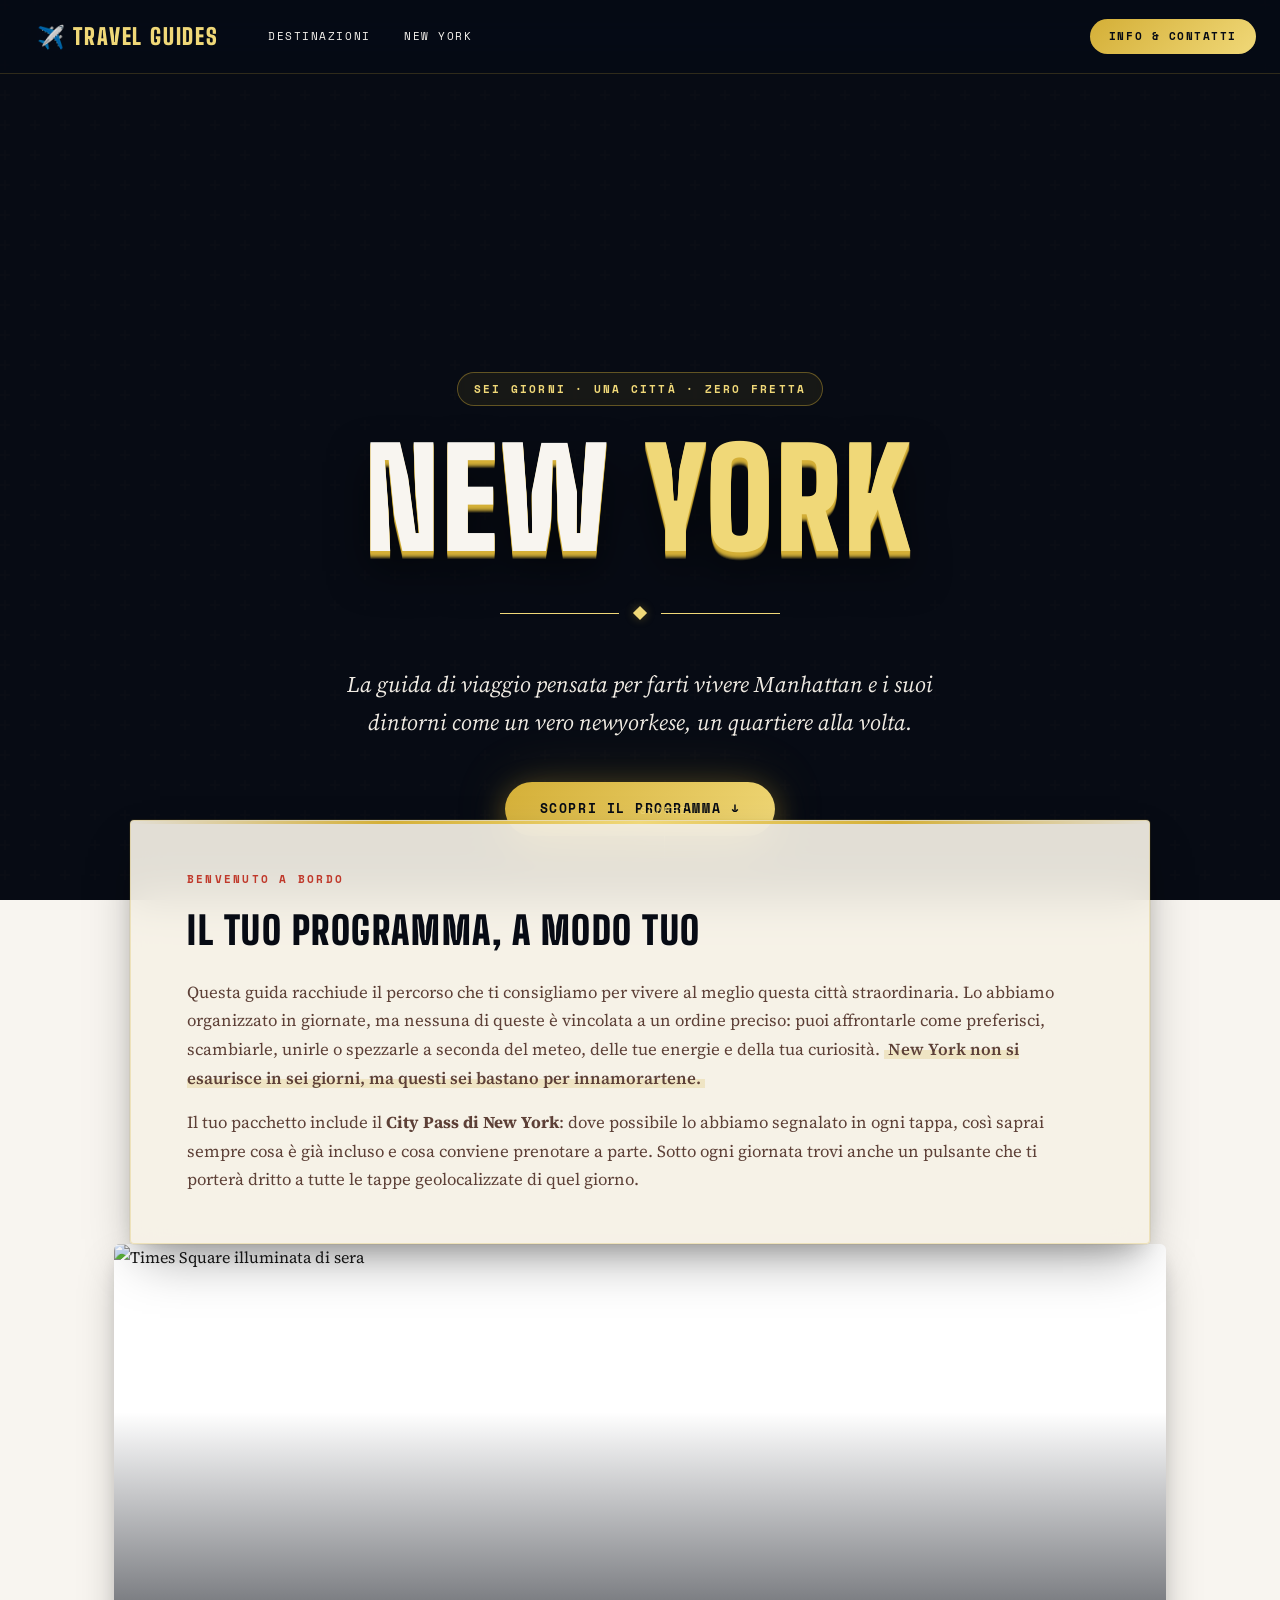
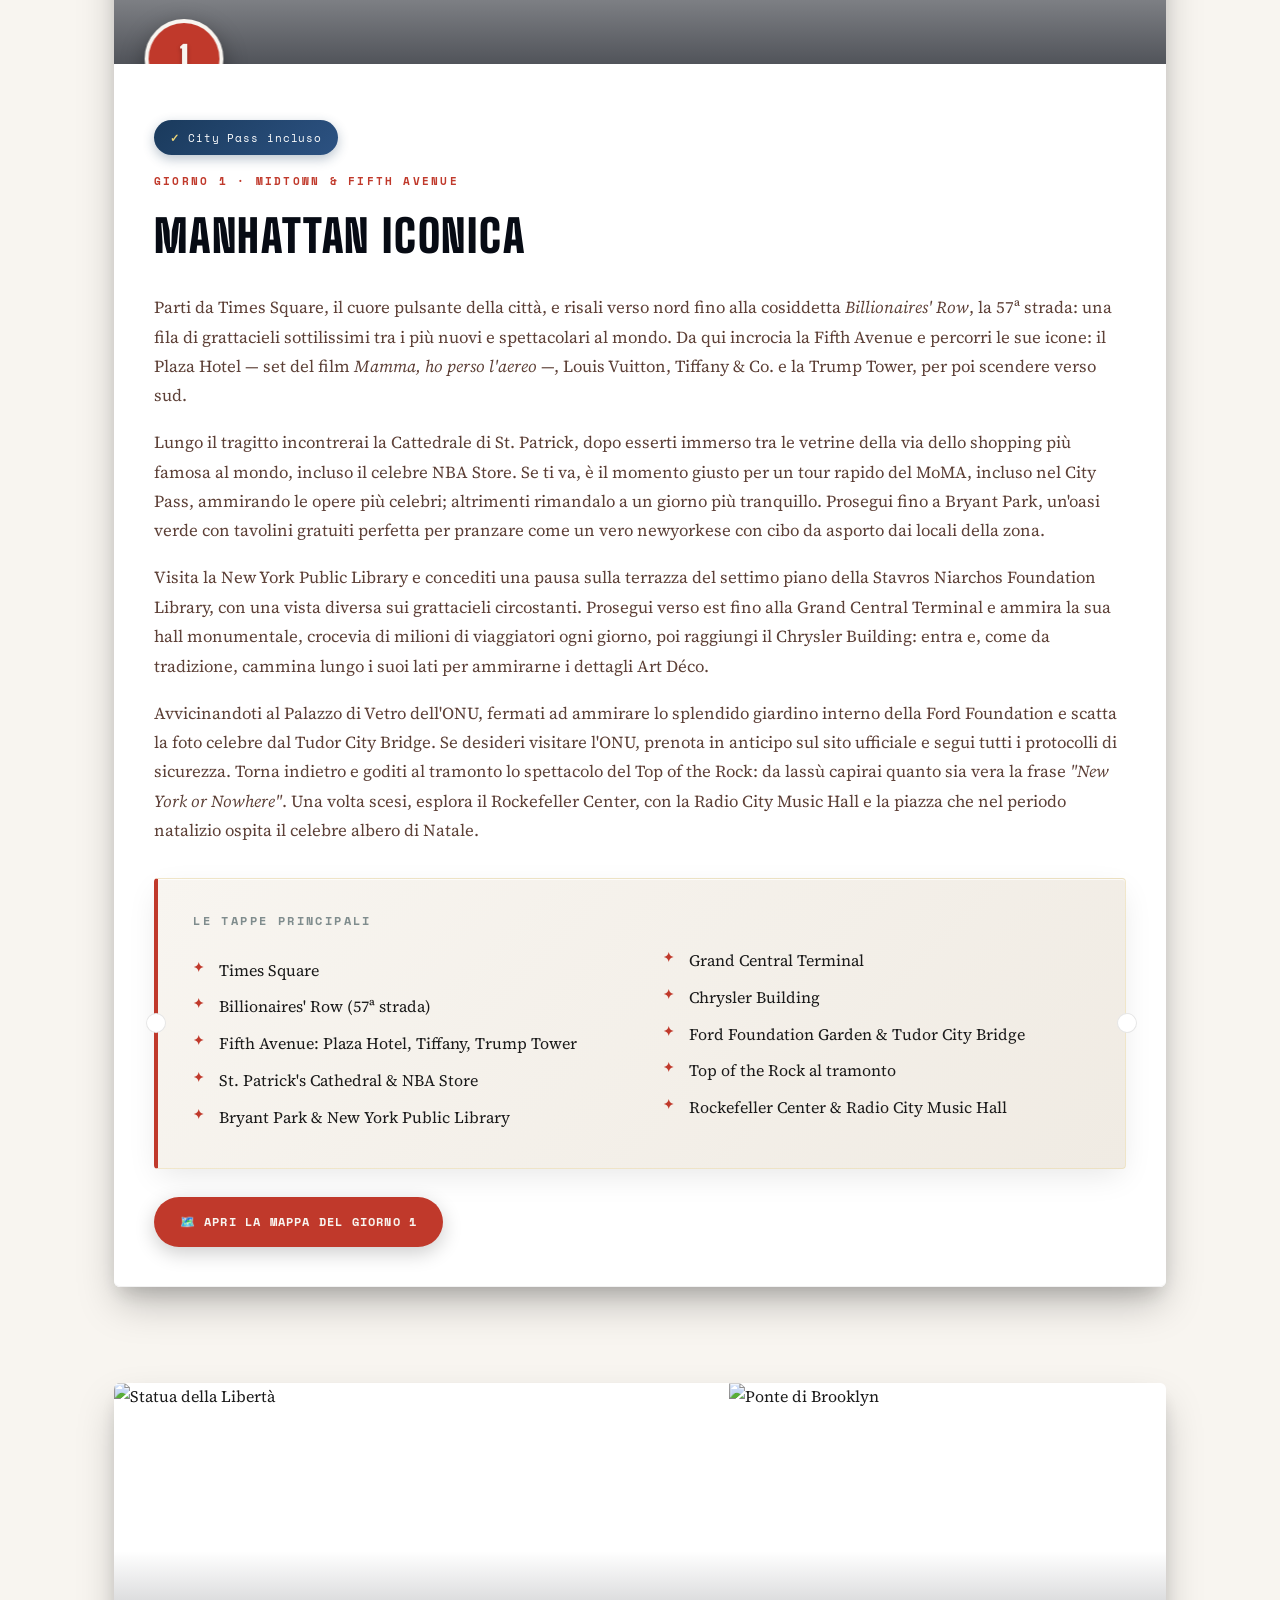
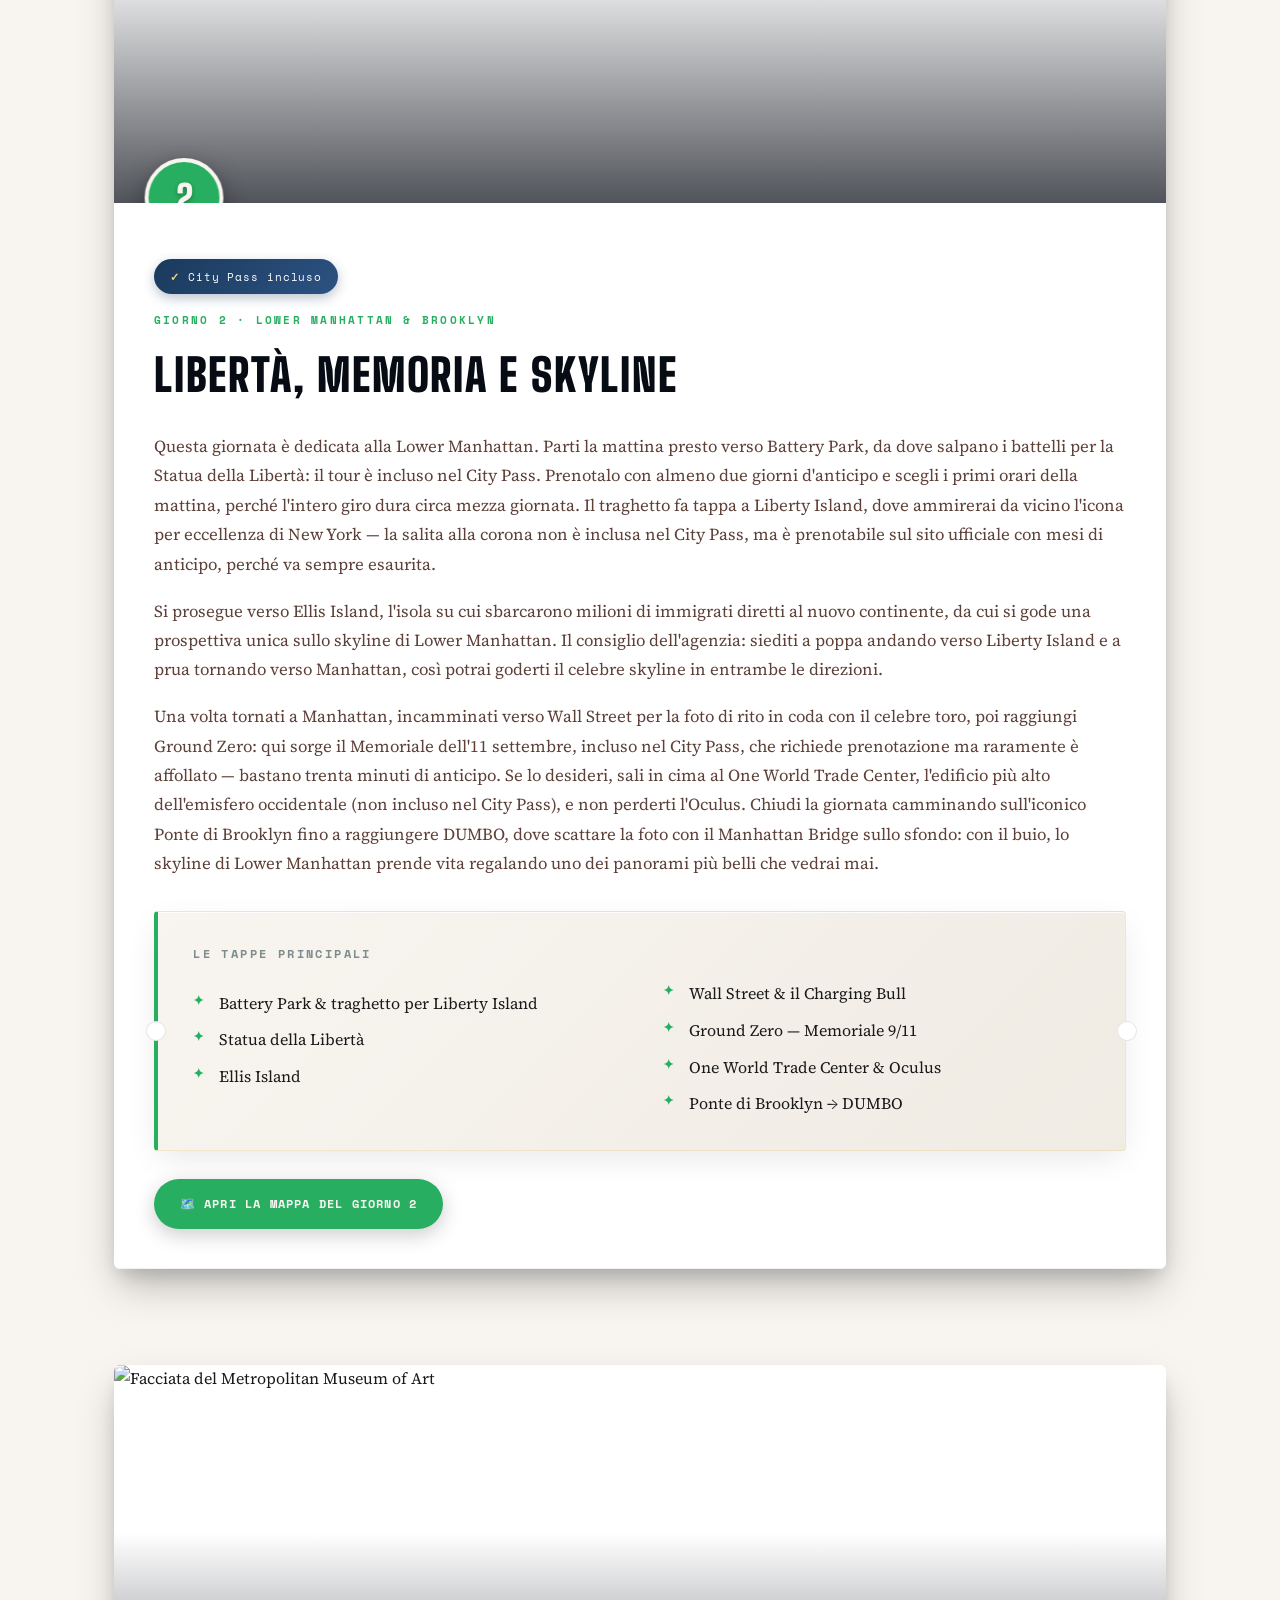
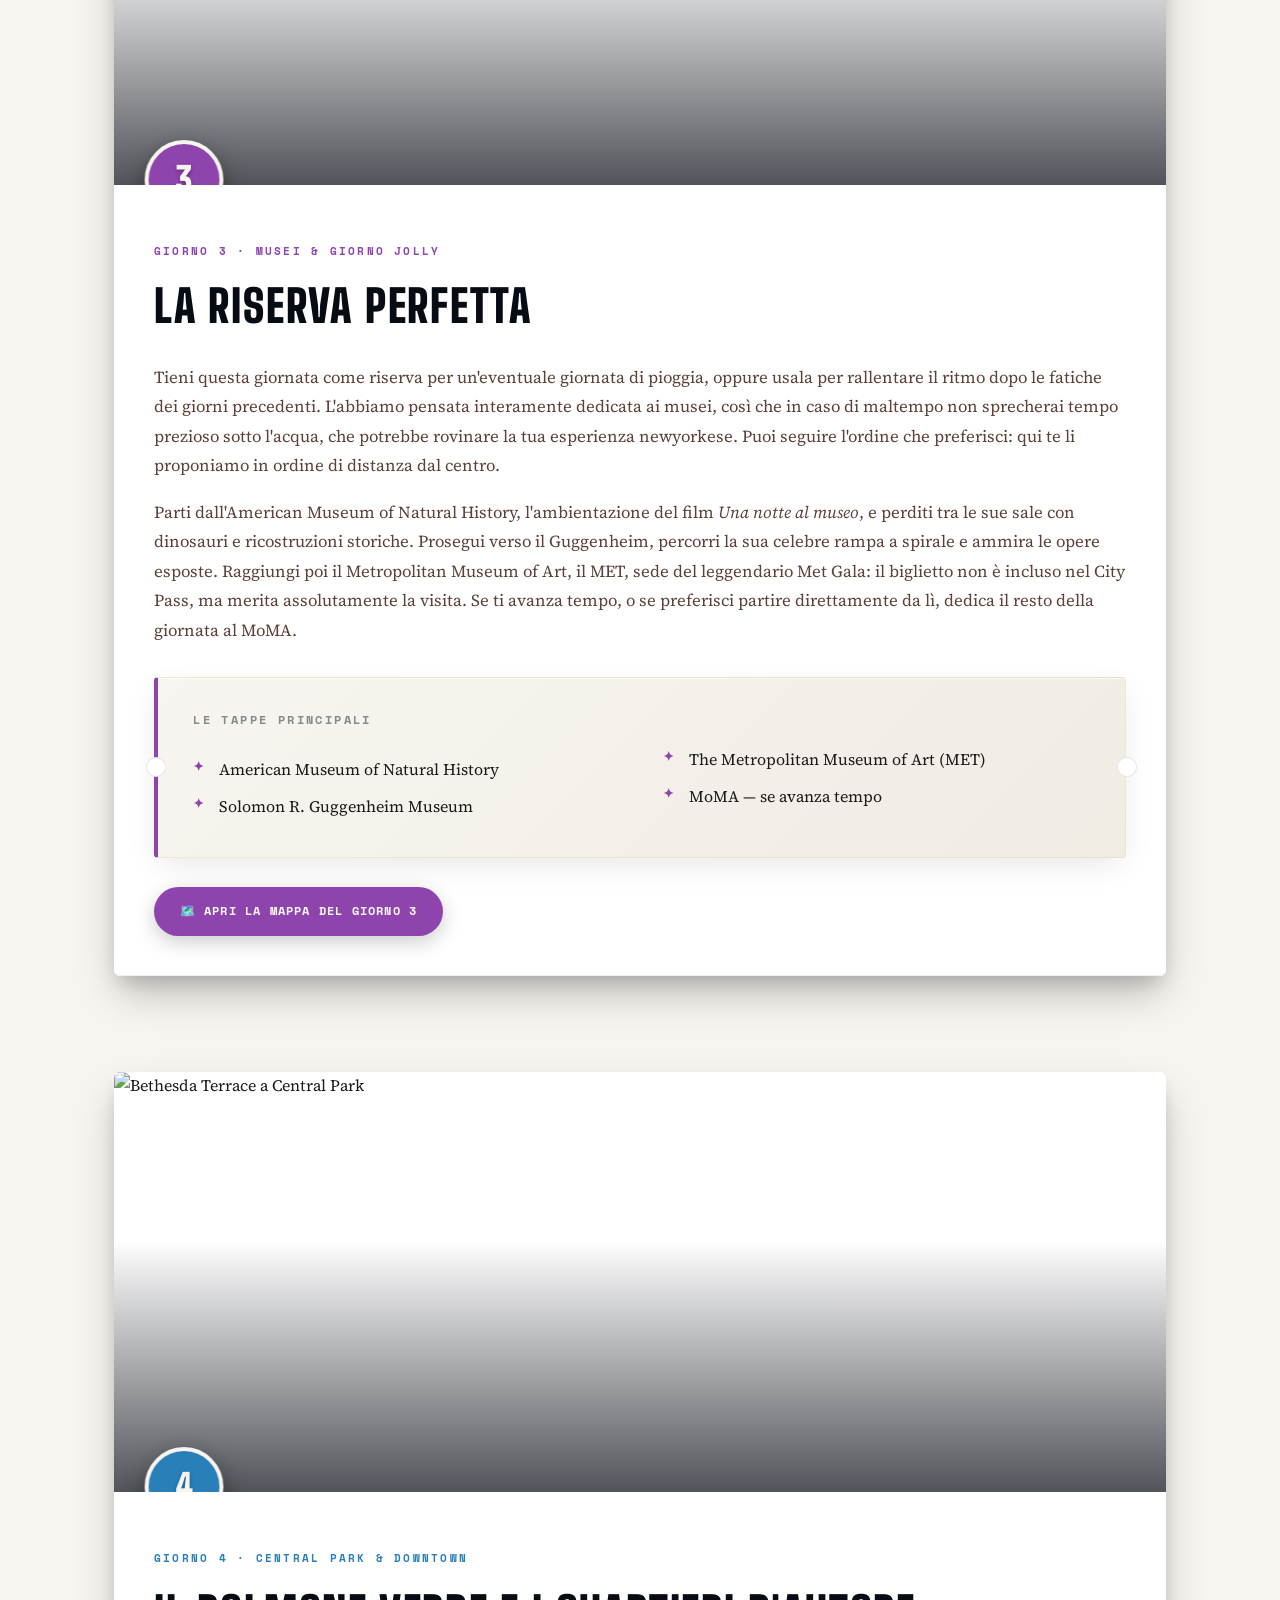
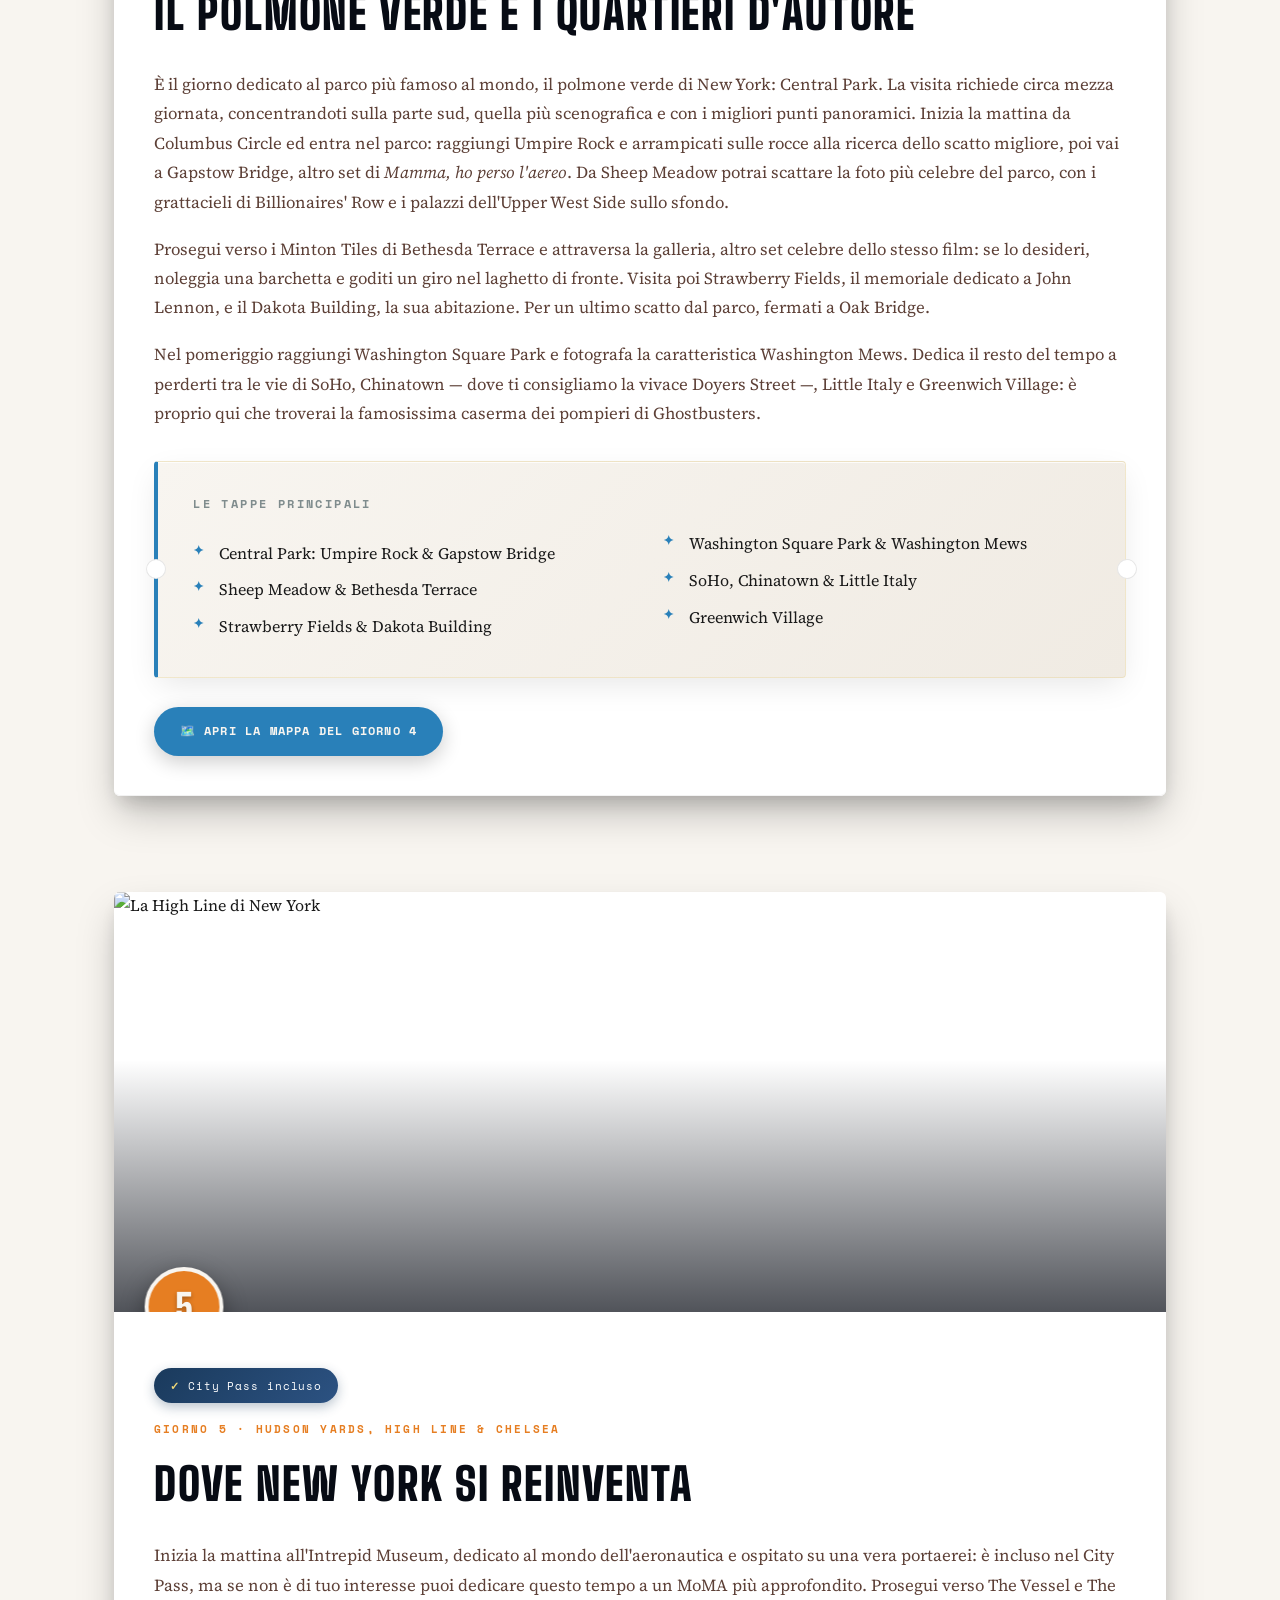
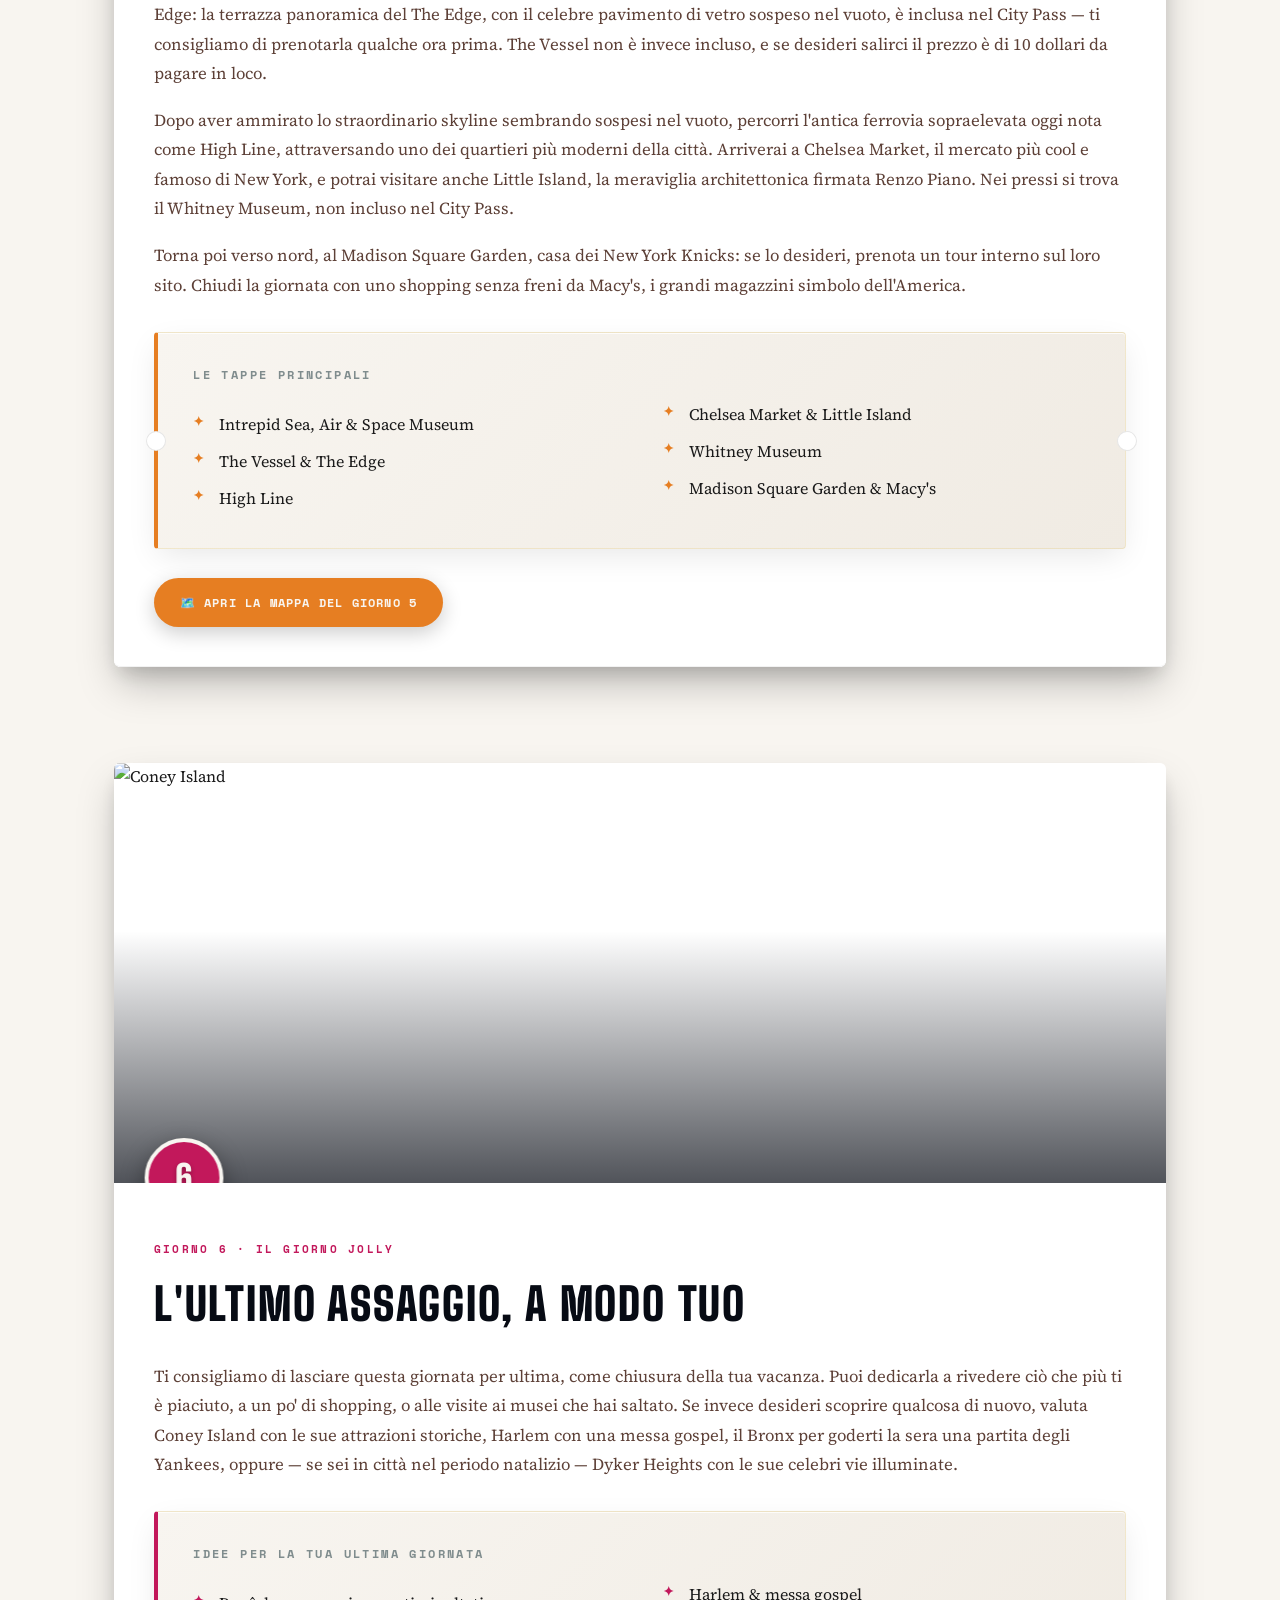
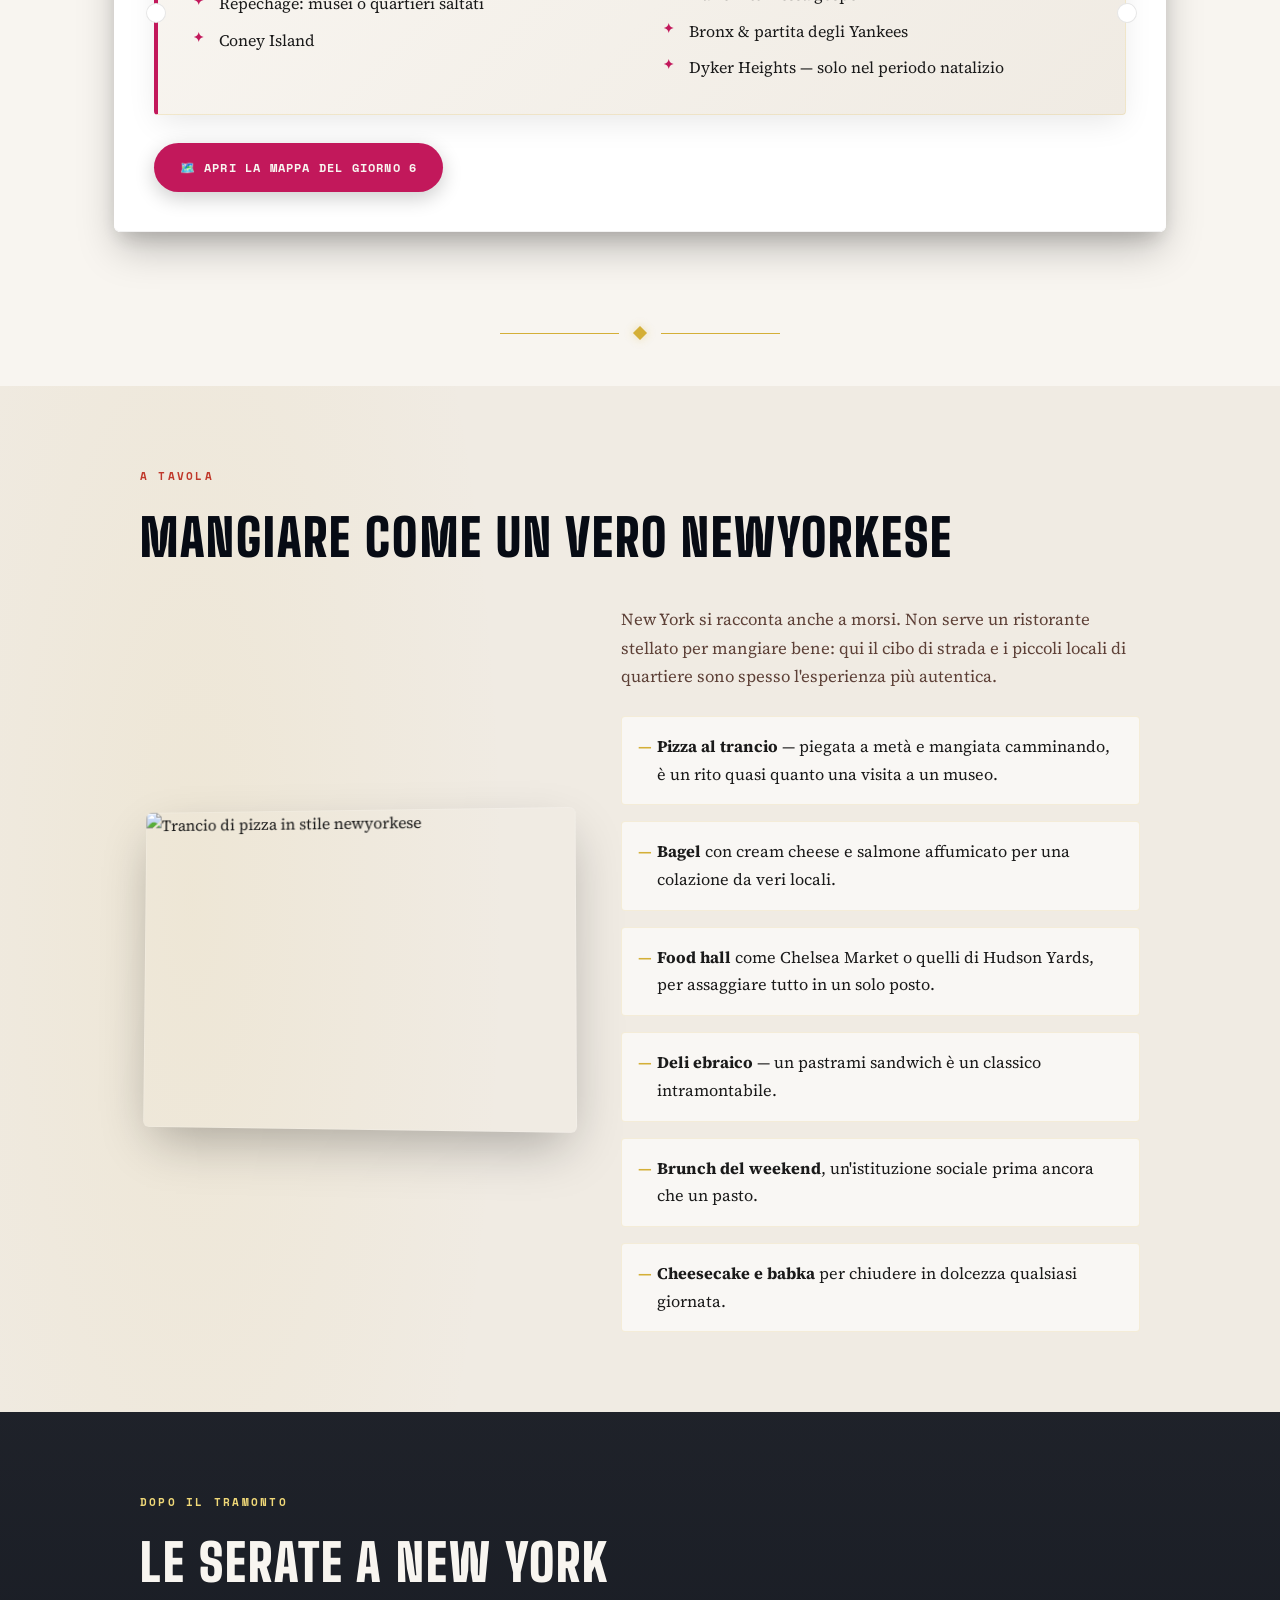
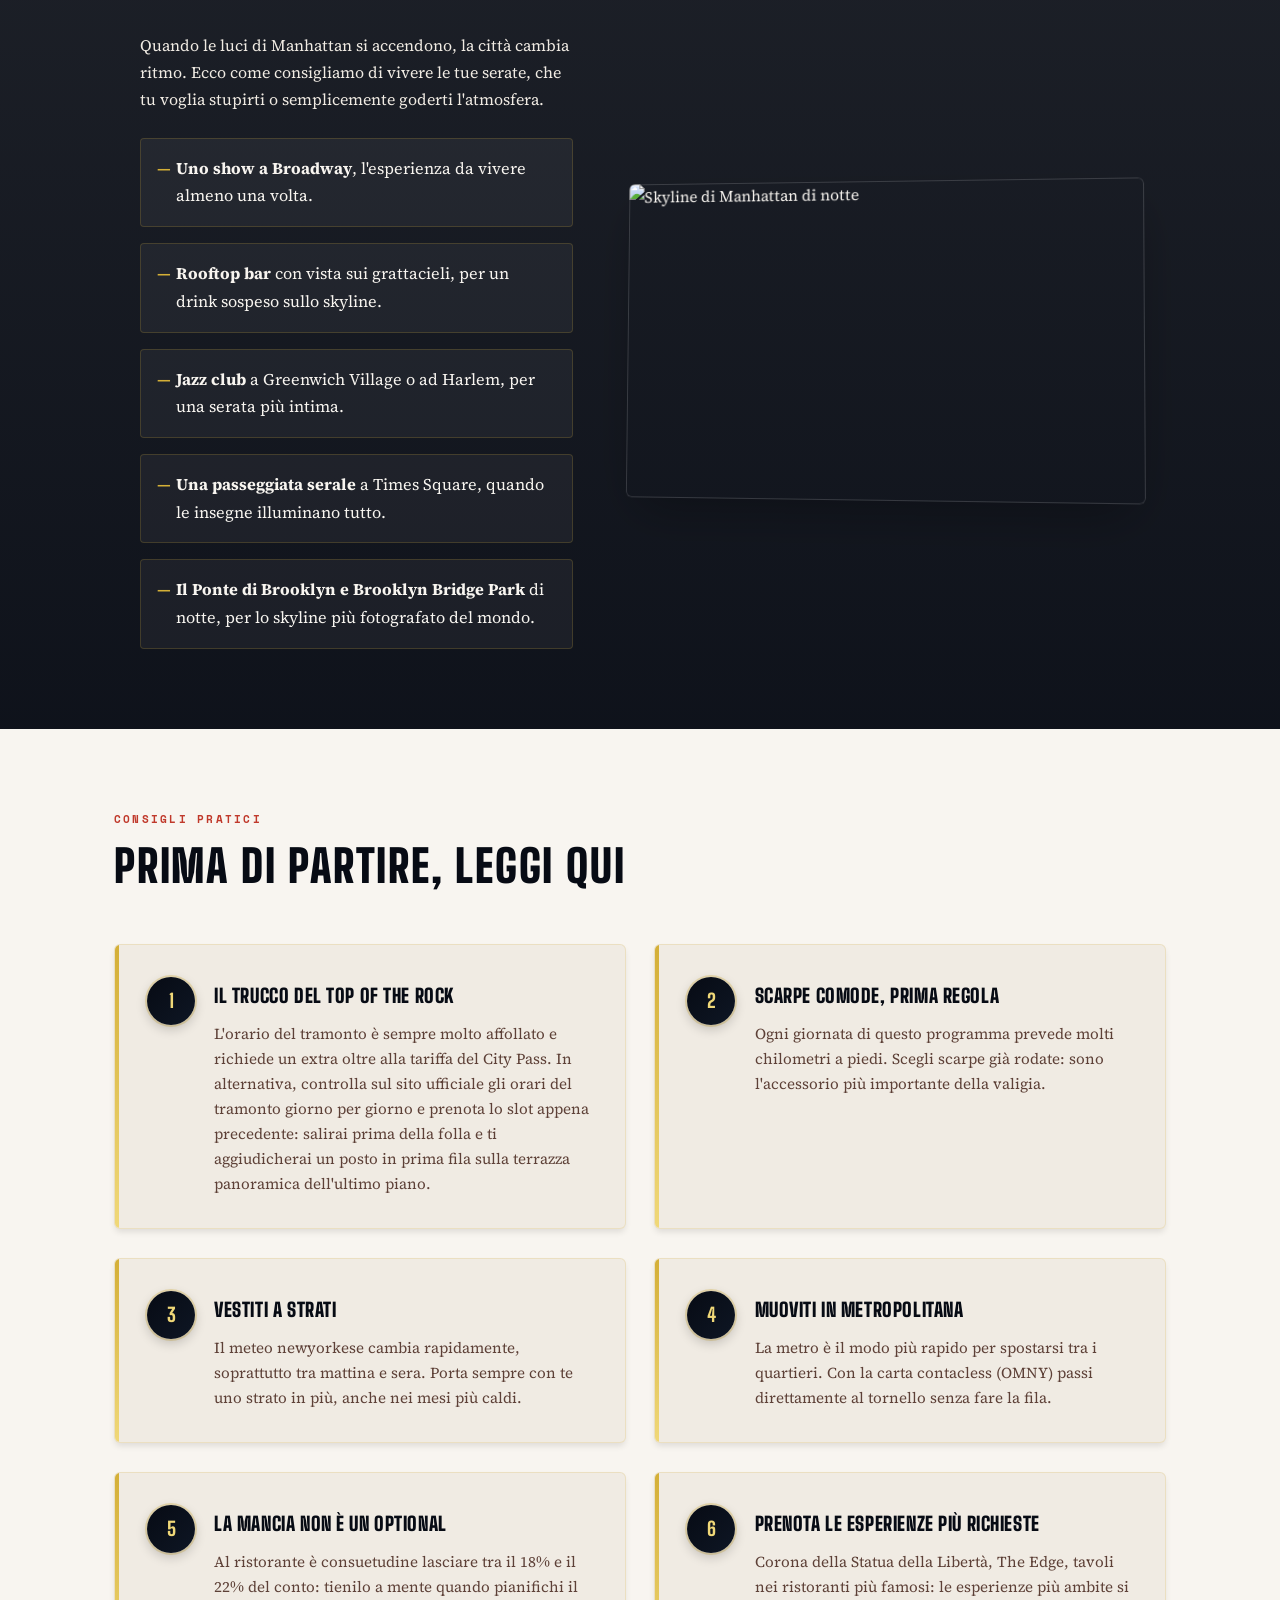
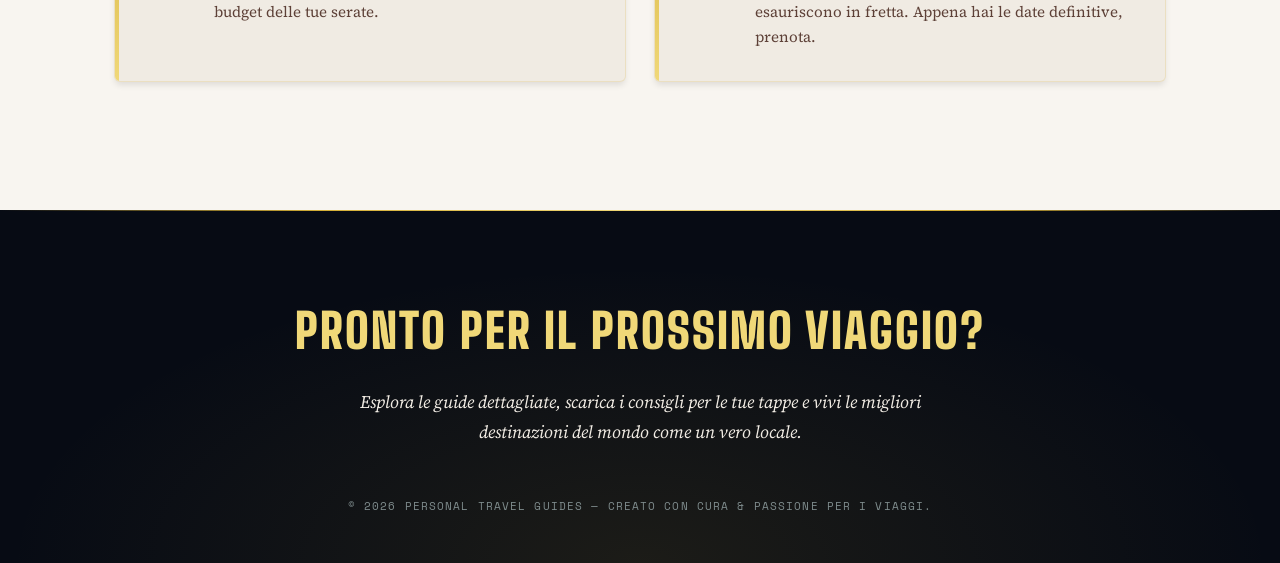
==== destinations/new-york/index.html @ 1209a273 "deploy: b35ab02e012159e35205c6f241eb476dadf1c8b4" ====
<!DOCTYPE html>
<html lang="it">
<head>
  <meta charset="UTF-8">
  <meta name="viewport" content="width=device-width, initial-scale=1.0">
  <title>New York — La tua guida di viaggio esclusiva</title>
  <link rel="stylesheet" href="../../styles/global.css">
  <link rel="stylesheet" href="../../styles/destination.css">
  <link rel="stylesheet" href="./new-york.css">
</head>
<body>

<div id="preloader">
  <div class="preloader-logo">NEW YORK</div>
  <div class="preloader-bar"></div>
</div>

<div id="progress-bar"></div>

<div id="nav-placeholder"></div>

<header class="hero" id="top" style="background-image: url('https://upload.wikimedia.org/wikipedia/commons/thumb/0/05/New_York_City_skyline.jpg/1600px-New_York_City_skyline.jpg');">
  <div class="hero-inner">
    <div class="eyebrow">Sei giorni · una città · zero fretta</div>
    <h1>NEW <span>YORK</span></h1>
    <div class="divider on-dark"><span class="diamond"></span></div>
    <p class="sub">La guida di viaggio pensata per farti vivere Manhattan e i suoi dintorni come un vero newyorkese, un quartiere alla volta.</p>
    <a href="#intro" class="hero-cta">Scopri il programma ↓</a>
  </div>
  <div class="scroll-indicator">SCORRI</div>
</header>

<main>
  <section class="intro-section" id="intro">
    <div class="intro reveal">
      <div class="eyebrow" style="color:var(--brick)">Benvenuto a bordo</div>
      <h2>Il tuo programma, a modo tuo</h2>
      <p>Questa guida racchiude il percorso che ti consigliamo per vivere al meglio questa città straordinaria. Lo abbiamo organizzato in giornate, ma nessuna di queste è vincolata a un ordine preciso: puoi affrontarle come preferisci, scambiarle, unirle o spezzarle a seconda del meteo, delle tue energie e della tua curiosità. <span class="highlight">New York non si esaurisce in sei giorni, ma questi sei bastano per innamorartene.</span></p>
      <p>Il tuo pacchetto include il <strong>City Pass di New York</strong>: dove possibile lo abbiamo segnalato in ogni tappa, così saprai sempre cosa è già incluso e cosa conviene prenotare a parte. Sotto ogni giornata trovi anche un pulsante che ti porterà dritto a tutte le tappe geolocalizzate di quel giorno.</p>
    </div>
  </section>

  <section class="day" id="giorno-1" style="--accent:var(--d1)">
    <div class="day-card reveal">
      <div class="day-banner">
        <img src="https://upload.wikimedia.org/wikipedia/commons/thumb/0/0e/Times_Square_at_Night_%287823232238%29.jpg/1400px-Times_Square_at_Night_%287823232238%29.jpg" alt="Times Square illuminata di sera" loading="lazy">
        <div class="overlay"></div>
        <div class="day-badge">1</div>
      </div>
      <div class="day-body">
        <div class="citypass-badge">City Pass incluso</div>
        <div class="eyebrow">Giorno 1 · Midtown &amp; Fifth Avenue</div>
        <h3>Manhattan iconica</h3>
        <p>Parti da Times Square, il cuore pulsante della città, e risali verso nord fino alla cosiddetta <em>Billionaires' Row</em>, la 57ª strada: una fila di grattacieli sottilissimi tra i più nuovi e spettacolari al mondo. Da qui incrocia la Fifth Avenue e percorri le sue icone: il Plaza Hotel — set del film <em>Mamma, ho perso l'aereo</em> —, Louis Vuitton, Tiffany &amp; Co. e la Trump Tower, per poi scendere verso sud.</p>
        <p>Lungo il tragitto incontrerai la Cattedrale di St. Patrick, dopo esserti immerso tra le vetrine della via dello shopping più famosa al mondo, incluso il celebre NBA Store. Se ti va, è il momento giusto per un tour rapido del MoMA, incluso nel City Pass, ammirando le opere più celebri; altrimenti rimandalo a un giorno più tranquillo. Prosegui fino a Bryant Park, un'oasi verde con tavolini gratuiti perfetta per pranzare come un vero newyorkese con cibo da asporto dai locali della zona.</p>
        <p>Visita la New York Public Library e concediti una pausa sulla terrazza del settimo piano della Stavros Niarchos Foundation Library, con una vista diversa sui grattacieli circostanti. Prosegui verso est fino alla Grand Central Terminal e ammira la sua hall monumentale, crocevia di milioni di viaggiatori ogni giorno, poi raggiungi il Chrysler Building: entra e, come da tradizione, cammina lungo i suoi lati per ammirarne i dettagli Art Déco.</p>
        <p>Avvicinandoti al Palazzo di Vetro dell'ONU, fermati ad ammirare lo splendido giardino interno della Ford Foundation e scatta la foto celebre dal Tudor City Bridge. Se desideri visitare l'ONU, prenota in anticipo sul sito ufficiale e segui tutti i protocolli di sicurezza. Torna indietro e goditi al tramonto lo spettacolo del Top of the Rock: da lassù capirai quanto sia vera la frase <em>"New York or Nowhere"</em>. Una volta scesi, esplora il Rockefeller Center, con la Radio City Music Hall e la piazza che nel periodo natalizio ospita il celebre albero di Natale.</p>
        <div class="ticket">
          <span class="eyebrow">Le tappe principali</span>
          <ul>
            <li>Times Square</li>
            <li>Billionaires' Row (57ª strada)</li>
            <li>Fifth Avenue: Plaza Hotel, Tiffany, Trump Tower</li>
            <li>St. Patrick's Cathedral &amp; NBA Store</li>
            <li>Bryant Park &amp; New York Public Library</li>
            <li>Grand Central Terminal</li>
            <li>Chrysler Building</li>
            <li>Ford Foundation Garden &amp; Tudor City Bridge</li>
            <li>Top of the Rock al tramonto</li>
            <li>Rockefeller Center &amp; Radio City Music Hall</li>
          </ul>
        </div>
        <div class="map-btn-wrap">
          <a class="map-btn" href="https://maps.app.goo.gl/5F8i1NhK4m8S1Rcc9?g_st=ac" target="_blank" rel="noopener noreferrer">🗺️ Apri la mappa del Giorno 1</a>
        </div>
      </div>
    </div>
  </section>

  <section class="day" id="giorno-2" style="--accent:var(--d2)">
    <div class="day-card reveal">
      <div class="day-banner duo">
        <img src="https://upload.wikimedia.org/wikipedia/commons/thumb/7/7e/Statue_of_Liberty_7.jpg/1200px-Statue_of_Liberty_7.jpg" alt="Statua della Libertà" loading="lazy">
        <img src="https://upload.wikimedia.org/wikipedia/commons/thumb/0/00/Brooklyn_Bridge_NY.jpg/900px-Brooklyn_Bridge_NY.jpg" alt="Ponte di Brooklyn" loading="lazy">
        <div class="overlay"></div>
        <div class="day-badge">2</div>
      </div>
      <div class="day-body">
        <div class="citypass-badge">City Pass incluso</div>
        <div class="eyebrow">Giorno 2 · Lower Manhattan &amp; Brooklyn</div>
        <h3>Libertà, memoria e skyline</h3>
        <p>Questa giornata è dedicata alla Lower Manhattan. Parti la mattina presto verso Battery Park, da dove salpano i battelli per la Statua della Libertà: il tour è incluso nel City Pass. Prenotalo con almeno due giorni d'anticipo e scegli i primi orari della mattina, perché l'intero giro dura circa mezza giornata. Il traghetto fa tappa a Liberty Island, dove ammirerai da vicino l'icona per eccellenza di New York — la salita alla corona non è inclusa nel City Pass, ma è prenotabile sul sito ufficiale con mesi di anticipo, perché va sempre esaurita.</p>
        <p>Si prosegue verso Ellis Island, l'isola su cui sbarcarono milioni di immigrati diretti al nuovo continente, da cui si gode una prospettiva unica sullo skyline di Lower Manhattan. Il consiglio dell'agenzia: siediti a poppa andando verso Liberty Island e a prua tornando verso Manhattan, così potrai goderti il celebre skyline in entrambe le direzioni.</p>
        <p>Una volta tornati a Manhattan, incamminati verso Wall Street per la foto di rito in coda con il celebre toro, poi raggiungi Ground Zero: qui sorge il Memoriale dell'11 settembre, incluso nel City Pass, che richiede prenotazione ma raramente è affollato — bastano trenta minuti di anticipo. Se lo desideri, sali in cima al One World Trade Center, l'edificio più alto dell'emisfero occidentale (non incluso nel City Pass), e non perderti l'Oculus. Chiudi la giornata camminando sull'iconico Ponte di Brooklyn fino a raggiungere DUMBO, dove scattare la foto con il Manhattan Bridge sullo sfondo: con il buio, lo skyline di Lower Manhattan prende vita regalando uno dei panorami più belli che vedrai mai.</p>
        <div class="ticket">
          <span class="eyebrow">Le tappe principali</span>
          <ul>
            <li>Battery Park &amp; traghetto per Liberty Island</li>
            <li>Statua della Libertà</li>
            <li>Ellis Island</li>
            <li>Wall Street &amp; il Charging Bull</li>
            <li>Ground Zero — Memoriale 9/11</li>
            <li>One World Trade Center &amp; Oculus</li>
            <li>Ponte di Brooklyn → DUMBO</li>
          </ul>
        </div>
        <div class="map-btn-wrap">
          <a class="map-btn" href="https://maps.app.goo.gl/RGLw5dBqruQaKkF7A?g_st=ac" target="_blank" rel="noopener noreferrer">🗺️ Apri la mappa del Giorno 2</a>
        </div>
      </div>
    </div>
  </section>

  <section class="day" id="giorno-3" style="--accent:var(--d3)">
    <div class="day-card reveal">
      <div class="day-banner">
        <img src="https://upload.wikimedia.org/wikipedia/commons/thumb/7/7e/The_MET.jpg/1400px-The_MET.jpg" alt="Facciata del Metropolitan Museum of Art" loading="lazy">
        <div class="overlay"></div>
        <div class="day-badge">3</div>
      </div>
      <div class="day-body">
        <div class="eyebrow">Giorno 3 · Musei &amp; giorno jolly</div>
        <h3>La riserva perfetta</h3>
        <p>Tieni questa giornata come riserva per un'eventuale giornata di pioggia, oppure usala per rallentare il ritmo dopo le fatiche dei giorni precedenti. L'abbiamo pensata interamente dedicata ai musei, così che in caso di maltempo non sprecherai tempo prezioso sotto l'acqua, che potrebbe rovinare la tua esperienza newyorkese. Puoi seguire l'ordine che preferisci: qui te li proponiamo in ordine di distanza dal centro.</p>
        <p>Parti dall'American Museum of Natural History, l'ambientazione del film <em>Una notte al museo</em>, e perditi tra le sue sale con dinosauri e ricostruzioni storiche. Prosegui verso il Guggenheim, percorri la sua celebre rampa a spirale e ammira le opere esposte. Raggiungi poi il Metropolitan Museum of Art, il MET, sede del leggendario Met Gala: il biglietto non è incluso nel City Pass, ma merita assolutamente la visita. Se ti avanza tempo, o se preferisci partire direttamente da lì, dedica il resto della giornata al MoMA.</p>
        <div class="ticket">
          <span class="eyebrow">Le tappe principali</span>
          <ul>
            <li>American Museum of Natural History</li>
            <li>Solomon R. Guggenheim Museum</li>
            <li>The Metropolitan Museum of Art (MET)</li>
            <li>MoMA — se avanza tempo</li>
          </ul>
        </div>
        <div class="map-btn-wrap">
          <a class="map-btn" href="https://maps.app.goo.gl/7NZ9ZXjbSTgQSUA39" target="_blank" rel="noopener noreferrer">🗺️ Apri la mappa del Giorno 3</a>
        </div>
      </div>
    </div>
  </section>

  <section class="day" id="giorno-4" style="--accent:var(--d4)">
    <div class="day-card reveal">
      <div class="day-banner">
        <img src="https://upload.wikimedia.org/wikipedia/commons/thumb/8/8f/Angel_of_the_Waters_Fountain_and_Bethesda_Terrace%2C_Central_Park.jpg/1400px-Angel_of_the_Waters_Fountain_and_Bethesda_Terrace%2C_Central_Park.jpg" alt="Bethesda Terrace a Central Park" loading="lazy">
        <div class="overlay"></div>
        <div class="day-badge">4</div>
      </div>
      <div class="day-body">
        <div class="eyebrow">Giorno 4 · Central Park &amp; Downtown</div>
        <h3>Il polmone verde e i quartieri d'autore</h3>
        <p>È il giorno dedicato al parco più famoso al mondo, il polmone verde di New York: Central Park. La visita richiede circa mezza giornata, concentrandoti sulla parte sud, quella più scenografica e con i migliori punti panoramici. Inizia la mattina da Columbus Circle ed entra nel parco: raggiungi Umpire Rock e arrampicati sulle rocce alla ricerca dello scatto migliore, poi vai a Gapstow Bridge, altro set di <em>Mamma, ho perso l'aereo</em>. Da Sheep Meadow potrai scattare la foto più celebre del parco, con i grattacieli di Billionaires' Row e i palazzi dell'Upper West Side sullo sfondo.</p>
        <p>Prosegui verso i Minton Tiles di Bethesda Terrace e attraversa la galleria, altro set celebre dello stesso film: se lo desideri, noleggia una barchetta e goditi un giro nel laghetto di fronte. Visita poi Strawberry Fields, il memoriale dedicato a John Lennon, e il Dakota Building, la sua abitazione. Per un ultimo scatto dal parco, fermati a Oak Bridge.</p>
        <p>Nel pomeriggio raggiungi Washington Square Park e fotografa la caratteristica Washington Mews. Dedica il resto del tempo a perderti tra le vie di SoHo, Chinatown — dove ti consigliamo la vivace Doyers Street —, Little Italy e Greenwich Village: è proprio qui che troverai la famosissima caserma dei pompieri di Ghostbusters.</p>
        <div class="ticket">
          <span class="eyebrow">Le tappe principali</span>
          <ul>
            <li>Central Park: Umpire Rock &amp; Gapstow Bridge</li>
            <li>Sheep Meadow &amp; Bethesda Terrace</li>
            <li>Strawberry Fields &amp; Dakota Building</li>
            <li>Washington Square Park &amp; Washington Mews</li>
            <li>SoHo, Chinatown &amp; Little Italy</li>
            <li>Greenwich Village</li>
          </ul>
        </div>
        <div class="map-btn-wrap">
          <a class="map-btn" href="https://maps.app.goo.gl/MPg5o2oZNNFfmggK9?g_st=aw" target="_blank" rel="noopener noreferrer">🗺️ Apri la mappa del Giorno 4</a>
        </div>
      </div>
    </div>
  </section>

  <section class="day" id="giorno-5" style="--accent:var(--d5)">
    <div class="day-card reveal">
      <div class="day-banner">
        <img src="https://upload.wikimedia.org/wikipedia/commons/thumb/2/2a/The_High_Line_New_York_%2811600722744%29.jpg/1400px-The_High_Line_New_York_%2811600722744%29.jpg" alt="La High Line di New York" loading="lazy">
        <div class="overlay"></div>
        <div class="day-badge">5</div>
      </div>
      <div class="day-body">
        <div class="citypass-badge">City Pass incluso</div>
        <div class="eyebrow">Giorno 5 · Hudson Yards, High Line &amp; Chelsea</div>
        <h3>Dove New York si reinventa</h3>
        <p>Inizia la mattina all'Intrepid Museum, dedicato al mondo dell'aeronautica e ospitato su una vera portaerei: è incluso nel City Pass, ma se non è di tuo interesse puoi dedicare questo tempo a un MoMA più approfondito. Prosegui verso The Vessel e The Edge: la terrazza panoramica del The Edge, con il celebre pavimento di vetro sospeso nel vuoto, è inclusa nel City Pass — ti consigliamo di prenotarla qualche ora prima. The Vessel non è invece incluso, e se desideri salirci il prezzo è di 10 dollari da pagare in loco.</p>
        <p>Dopo aver ammirato lo straordinario skyline sembrando sospesi nel vuoto, percorri l'antica ferrovia sopraelevata oggi nota come High Line, attraversando uno dei quartieri più moderni della città. Arriverai a Chelsea Market, il mercato più cool e famoso di New York, e potrai visitare anche Little Island, la meraviglia architettonica firmata Renzo Piano. Nei pressi si trova il Whitney Museum, non incluso nel City Pass.</p>
        <p>Torna poi verso nord, al Madison Square Garden, casa dei New York Knicks: se lo desideri, prenota un tour interno sul loro sito. Chiudi la giornata con uno shopping senza freni da Macy's, i grandi magazzini simbolo dell'America.</p>
        <div class="ticket">
          <span class="eyebrow">Le tappe principali</span>
          <ul>
            <li>Intrepid Sea, Air &amp; Space Museum</li>
            <li>The Vessel &amp; The Edge</li>
            <li>High Line</li>
            <li>Chelsea Market &amp; Little Island</li>
            <li>Whitney Museum</li>
            <li>Madison Square Garden &amp; Macy's</li>
          </ul>
        </div>
        <div class="map-btn-wrap">
          <a class="map-btn" href="https://maps.app.goo.gl/m78WcBeErQ2DQpq86?g_st=aw" target="_blank" rel="noopener noreferrer">🗺️ Apri la mappa del Giorno 5</a>
        </div>
      </div>
    </div>
  </section>

  <section class="day" id="giorno-6" style="--accent:var(--d6)">
    <div class="day-card reveal">
      <div class="day-banner">
        <img src="https://upload.wikimedia.org/wikipedia/commons/thumb/8/8a/Coney_Island_beach_and_amusement_parks_%28June_2016%29.jpg/1400px-Coney_Island_beach_and_amusement_parks_%28June_2016%29.jpg" alt="Coney Island" loading="lazy">
        <div class="overlay"></div>
        <div class="day-badge">6</div>
      </div>
      <div class="day-body">
        <div class="eyebrow">Giorno 6 · Il giorno jolly</div>
        <h3>L'ultimo assaggio, a modo tuo</h3>
        <p>Ti consigliamo di lasciare questa giornata per ultima, come chiusura della tua vacanza. Puoi dedicarla a rivedere ciò che più ti è piaciuto, a un po' di shopping, o alle visite ai musei che hai saltato. Se invece desideri scoprire qualcosa di nuovo, valuta Coney Island con le sue attrazioni storiche, Harlem con una messa gospel, il Bronx per goderti la sera una partita degli Yankees, oppure — se sei in città nel periodo natalizio — Dyker Heights con le sue celebri vie illuminate.</p>
        <div class="ticket">
          <span class="eyebrow">Idee per la tua ultima giornata</span>
          <ul>
            <li>Repêchage: musei o quartieri saltati</li>
            <li>Coney Island</li>
            <li>Harlem &amp; messa gospel</li>
            <li>Bronx &amp; partita degli Yankees</li>
            <li>Dyker Heights — solo nel periodo natalizio</li>
          </ul>
        </div>
        <div class="map-btn-wrap">
          <a class="map-btn" href="https://maps.app.goo.gl/UrP3dkYVsajHdjmN7?g_st=aw" target="_blank" rel="noopener noreferrer">🗺️ Apri la mappa del Giorno 6</a>
        </div>
      </div>
    </div>
  </section>

  <div class="divider"><span class="diamond"></span></div>
</main>

<section class="feature light" id="cibo">
  <div class="feature-inner">
    <div class="eyebrow" style="color:var(--brick)">A tavola</div>
    <h2 class="reveal">Mangiare come un vero newyorkese</h2>
    <div class="feature-grid">
      <div class="img-wrap reveal">
        <img src="https://upload.wikimedia.org/wikipedia/commons/thumb/9/9e/Prince_Street_Pizza_Sicilian_slice.jpg/1000px-Prince_Street_Pizza_Sicilian_slice.jpg" alt="Trancio di pizza in stile newyorkese" loading="lazy">
      </div>
      <div class="reveal reveal-delay-1">
        <p style="color:var(--text-soft);margin:0 0 1.2rem;font-size:1.05rem">New York si racconta anche a morsi. Non serve un ristorante stellato per mangiare bene: qui il cibo di strada e i piccoli locali di quartiere sono spesso l'esperienza più autentica.</p>
        <ul class="chip-list">
          <li><b>Pizza al trancio</b> — piegata a metà e mangiata camminando, è un rito quasi quanto una visita a un museo.</li>
          <li><b>Bagel</b> con cream cheese e salmone affumicato per una colazione da veri locali.</li>
          <li><b>Food hall</b> come Chelsea Market o quelli di Hudson Yards, per assaggiare tutto in un solo posto.</li>
          <li><b>Deli ebraico</b> — un pastrami sandwich è un classico intramontabile.</li>
          <li><b>Brunch del weekend</b>, un'istituzione sociale prima ancora che un pasto.</li>
          <li><b>Cheesecake e babka</b> per chiudere in dolcezza qualsiasi giornata.</li>
        </ul>
      </div>
    </div>
  </div>
</section>

<section class="feature dark" id="serate">
  <div class="feature-inner">
    <div class="eyebrow">Dopo il tramonto</div>
    <h2 class="reveal">Le serate a New York</h2>
    <div class="feature-grid">
      <div class="reveal">
        <p>Quando le luci di Manhattan si accendono, la città cambia ritmo. Ecco come consigliamo di vivere le tue serate, che tu voglia stupirti o semplicemente goderti l'atmosfera.</p>
        <ul class="chip-list">
          <li><b>Uno show a Broadway</b>, l'esperienza da vivere almeno una volta.</li>
          <li><b>Rooftop bar</b> con vista sui grattacieli, per un drink sospeso sullo skyline.</li>
          <li><b>Jazz club</b> a Greenwich Village o ad Harlem, per una serata più intima.</li>
          <li><b>Una passeggiata serale</b> a Times Square, quando le insegne illuminano tutto.</li>
          <li><b>Il Ponte di Brooklyn e Brooklyn Bridge Park</b> di notte, per lo skyline più fotografato del mondo.</li>
        </ul>
      </div>
      <div class="img-wrap reveal reveal-delay-1">
        <img src="https://upload.wikimedia.org/wikipedia/commons/thumb/3/39/New_York_Midtown_Skyline_at_night_-_Jan_2006_edit1.jpg/1200px-New_York_Midtown_Skyline_at_night_-_Jan_2006_edit1.jpg" alt="Skyline di Manhattan di notte" loading="lazy">
      </div>
    </div>
  </div>
</section>

<div class="wrap">
  <section class="tips" id="consigli">
    <div class="eyebrow" style="color:var(--brick)">Consigli pratici</div>
    <h2 style="font-size:clamp(2rem,5vw,2.8rem)" class="reveal">Prima di partire, leggi qui</h2>
    <div class="tip-grid">
      <div class="tip-card reveal">
        <div class="tip-num">1</div>
        <div>
          <h4>Il trucco del Top of the Rock</h4>
          <p>L'orario del tramonto è sempre molto affollato e richiede un extra oltre alla tariffa del City Pass. In alternativa, controlla sul sito ufficiale gli orari del tramonto giorno per giorno e prenota lo slot appena precedente: salirai prima della folla e ti aggiudicherai un posto in prima fila sulla terrazza panoramica dell'ultimo piano.</p>
        </div>
      </div>
      <div class="tip-card reveal reveal-delay-1">
        <div class="tip-num">2</div>
        <div>
          <h4>Scarpe comode, prima regola</h4>
          <p>Ogni giornata di questo programma prevede molti chilometri a piedi. Scegli scarpe già rodate: sono l'accessorio più importante della valigia.</p>
        </div>
      </div>
      <div class="tip-card reveal">
        <div class="tip-num">3</div>
        <div>
          <h4>Vestiti a strati</h4>
          <p>Il meteo newyorkese cambia rapidamente, soprattutto tra mattina e sera. Porta sempre con te uno strato in più, anche nei mesi più caldi.</p>
        </div>
      </div>
      <div class="tip-card reveal reveal-delay-1">
        <div class="tip-num">4</div>
        <div>
          <h4>Muoviti in metropolitana</h4>
          <p>La metro è il modo più rapido per spostarsi tra i quartieri. Con la carta contacless (OMNY) passi direttamente al tornello senza fare la fila.</p>
        </div>
      </div>
      <div class="tip-card reveal">
        <div class="tip-num">5</div>
        <div>
          <h4>La mancia non è un optional</h4>
          <p>Al ristorante è consuetudine lasciare tra il 18% e il 22% del conto: tienilo a mente quando pianifichi il budget delle tue serate.</p>
        </div>
      </div>
      <div class="tip-card reveal reveal-delay-1">
        <div class="tip-num">6</div>
        <div>
          <h4>Prenota le esperienze più richieste</h4>
          <p>Corona della Statua della Libertà, The Edge, tavoli nei ristoranti più famosi: le esperienze più ambite si esauriscono in fretta. Appena hai le date definitive, prenota.</p>
        </div>
      </div>
    </div>
  </section>
</div>

<div id="footer-placeholder"></div>

<button id="back-to-top" onclick="window.scrollTo({top:0,behavior:'smooth'})">↑</button>

<script src="../../js/components.js"></script>
<script src="../../js/scroll-animations.js"></script>

<script>
  // 3D Tilt Effect on Day Cards
  document.querySelectorAll('.day-card').forEach(card => {
    card.addEventListener('mousemove', e => {
      const r = card.getBoundingClientRect();
      const x = e.clientX - r.left;
      const y = e.clientY - r.top;
      const cx = r.width / 2;
      const cy = r.height / 2;
      const rx = ((y - cy) / cy) * -3;
      const ry = ((x - cx) / cx) * 3;
      card.style.transform = `perspective(1500px) rotateX(${rx}deg) rotateY(${ry}deg) translateZ(10px)`;
    });
    card.addEventListener('mouseleave', () => {
      card.style.transform = 'perspective(1500px) rotateX(0) rotateY(0) translateZ(0)';
    });
  });
</script>
</body>
</html>
---- styles/global.css ----
@import url('https://fonts.googleapis.com/css2?family=Big+Shoulders+Display:wght@500;700;800;900&family=Source+Serif+4:ital,wght@0,400;0,500;0,600;1,400&family=Space+Mono:wght@400;700&display=swap');

:root {
  --ink: #070b14;
  --ink-2: #0e1624;
  --brass: #d4af37;
  --brass-light: #f0d878;
  --brass-glow: rgba(212, 175, 55, .35);
  --brick: #c0392b;
  --cream: #f8f5f0;
  --cream-2: #f0ebe3;
  --steel: #7f8c8d;
  --text: #1a1a1a;
  --text-soft: #5d4037;
  --white: #fff;

  --shadow-sm: 0 4px 6px -1px rgba(0,0,0,.1);
  --shadow-md: 0 10px 15px -3px rgba(0,0,0,.15), 0 4px 6px -2px rgba(0,0,0,.1);
  --shadow-lg: 0 20px 40px -5px rgba(0,0,0,.25), 0 10px 20px -5px rgba(0,0,0,.15);
  --shadow-3d: 0 25px 50px -12px rgba(0,0,0,.35), 0 12px 24px -8px rgba(0,0,0,.2);

  --ease-out-expo: cubic-bezier(.16,1,.3,1);
  --ease-spring: cubic-bezier(.34,1.56,.64,1);
}

* {
  box-sizing: border-box;
  margin: 0;
  padding: 0;
}

html {
  scroll-behavior: smooth;
}

@media (prefers-reduced-motion: reduce) {
  html { scroll-behavior: auto; }
  * { transition: none !important; animation: none !important; }
}

body {
  margin: 0;
  background: var(--cream);
  color: var(--text);
  font-family: 'Source Serif 4', Georgia, serif;
  line-height: 1.7;
  -webkit-font-smoothing: antialiased;
  overflow-x: hidden;
}

h1, h2, h3, h4, .display {
  font-family: 'Big Shoulders Display', sans-serif;
  text-transform: uppercase;
  letter-spacing: .04em;
  color: var(--ink);
  font-weight: 900;
  margin: 0;
}

a {
  color: inherit;
  text-decoration: none;
}

img {
  max-width: 100%;
  display: block;
}

.eyebrow {
  font-family: 'Space Mono', monospace;
  text-transform: uppercase;
  letter-spacing: .2em;
  font-size: .7rem;
  font-weight: 700;
}

:focus-visible {
  outline: 3px solid var(--brass);
  outline-offset: 4px;
}

/* Nav Bar */
.topnav {
  position: fixed;
  top: 0;
  left: 0;
  right: 0;
  z-index: 50;
  background: rgba(7,11,20,.85);
  backdrop-filter: blur(20px) saturate(1.8);
  -webkit-backdrop-filter: blur(20px) saturate(1.8);
  border-bottom: 1px solid rgba(212,175,55,.2);
  display: flex;
  align-items: center;
  gap: .5rem;
  overflow-x: auto;
  padding: 0 1.5rem;
  transition: transform .4s var(--ease-out-expo), background .4s, box-shadow .4s;
}

.topnav .brand-link {
  font-family: 'Big Shoulders Display', sans-serif;
  font-size: 1.4rem;
  font-weight: 900;
  color: var(--brass-light);
  letter-spacing: .08em;
  margin-right: 1rem;
}

.topnav a {
  display: inline-block;
  white-space: nowrap;
  color: var(--cream);
  font-family: 'Space Mono', monospace;
  font-size: .68rem;
  letter-spacing: .14em;
  text-transform: uppercase;
  padding: 1.1rem .8rem;
  position: relative;
  transition: color .3s, transform .3s var(--ease-spring);
}

.topnav a::after {
  content: '';
  position: absolute;
  bottom: 0;
  left: 50%;
  width: 0;
  height: 2px;
  background: var(--brass);
  transition: width .3s var(--ease-out-expo), left .3s var(--ease-out-expo);
}

.topnav a:hover {
  color: var(--brass-light);
  transform: translateY(-2px);
}

.topnav a:hover::after {
  width: 100%;
  left: 0;
}

.topnav .nav-right {
  margin-left: auto;
  display: flex;
  align-items: center;
  gap: .5rem;
}

/* Footer */
footer {
  background: var(--ink);
  color: var(--cream-2);
  margin-top: 4rem;
  padding: 5rem 1.5rem 3rem;
  text-align: center;
  position: relative;
  overflow: hidden;
}

footer::before {
  content: '';
  position: absolute;
  top: 0;
  left: 0;
  right: 0;
  height: 1px;
  background: linear-gradient(90deg, transparent, var(--brass), var(--brass-light), var(--brass), transparent);
}

footer::after {
  content: '';
  position: absolute;
  bottom: 0;
  left: 0;
  right: 0;
  height: 300px;
  background: radial-gradient(ellipse at center bottom, rgba(212,175,55,.1) 0%, transparent 70%);
  pointer-events: none;
}

footer .display {
  color: var(--brass-light);
  font-size: clamp(2rem,5vw,3rem);
  margin-bottom: 1rem;
  position: relative;
  z-index: 2;
}

footer p {
  max-width: 600px;
  margin: 0 auto;
  font-family: 'Source Serif 4', serif;
  font-style: italic;
  color: var(--cream-2);
  font-size: 1.1rem;
  position: relative;
  z-index: 2;
}

footer .fine {
  margin-top: 3rem;
  font-family: 'Space Mono', monospace;
  font-size: .7rem;
  letter-spacing: .1em;
  color: var(--steel);
  text-transform: uppercase;
  position: relative;
  z-index: 2;
}

/* Section Dividers */
.divider {
  display: flex;
  align-items: center;
  justify-content: center;
  gap: 16px;
  width: 100%;
  max-width: 280px;
  margin: 3rem auto;
  opacity: 0;
  transform: scale(.8);
  transition: opacity .8s var(--ease-out-expo), transform .8s var(--ease-out-expo);
}

.divider.visible {
  opacity: 1;
  transform: scale(1);
}

.divider::before, .divider::after {
  content: "";
  height: 1px;
  flex: 1;
  background: var(--brass);
}

.divider .diamond {
  width: 10px;
  height: 10px;
  background: var(--brass);
  transform: rotate(45deg);
  flex: none;
  box-shadow: 0 0 10px var(--brass-glow);
  animation: diamondPulse 3s ease-in-out infinite;
}

@keyframes diamondPulse {
  0%, 100% { box-shadow: 0 0 10px var(--brass-glow); }
  50% { box-shadow: 0 0 20px var(--brass-glow), 0 0 40px rgba(212,175,55,.2); }
}

.divider.on-dark::before, .divider.on-dark::after, .divider.on-dark .diamond {
  background: var(--brass-light);
}

/* Animations */
.reveal {
  opacity: 0;
  transform: translateY(50px) rotateX(10deg);
  transition: opacity .9s var(--ease-out-expo), transform .9s var(--ease-out-expo);
}

.reveal.visible {
  opacity: 1;
  transform: translateY(0) rotateX(0);
}

.reveal-delay-1 { transition-delay: .1s; }
.reveal-delay-2 { transition-delay: .2s; }

/* Scrollbar */
::-webkit-scrollbar { width: 8px; }
::-webkit-scrollbar-track { background: var(--cream); }
::-webkit-scrollbar-thumb { background: var(--brass); border-radius: 4px; }
::-webkit-scrollbar-thumb:hover { background: var(--brass-light); }
---- styles/destination.css ----
/* Destination Pages Layout & Components */

/* Preloader */
#preloader {
  position: fixed;
  inset: 0;
  z-index: 9999;
  background: var(--ink);
  display: flex;
  align-items: center;
  justify-content: center;
  flex-direction: column;
  gap: 2rem;
  transition: opacity .8s var(--ease-out-expo), visibility .8s;
}

#preloader.hidden {
  opacity: 0;
  visibility: hidden;
  pointer-events: none;
}

.preloader-logo {
  font-family: 'Big Shoulders Display', sans-serif;
  font-size: 4rem;
  font-weight: 900;
  color: var(--cream);
  letter-spacing: .1em;
  text-transform: uppercase;
  transform: perspective(500px) rotateX(15deg);
  text-shadow: 0 1px 0 rgba(212,175,55,.8), 0 2px 0 rgba(212,175,55,.7), 0 3px 0 rgba(212,175,55,.6), 0 4px 0 rgba(212,175,55,.5), 0 5px 0 rgba(212,175,55,.4), 0 6px 0 rgba(212,175,55,.3), 0 12px 20px rgba(0,0,0,.4);
  animation: preloaderPulse 2s ease-in-out infinite;
}

@keyframes preloaderPulse {
  0%, 100% { transform: perspective(500px) rotateX(15deg) scale(1); }
  50% { transform: perspective(500px) rotateX(15deg) scale(1.05); }
}

.preloader-bar {
  width: 200px;
  height: 2px;
  background: rgba(255,255,255,.1);
  border-radius: 2px;
  overflow: hidden;
}

.preloader-bar::after {
  content: '';
  display: block;
  width: 0%;
  height: 100%;
  background: var(--brass);
  animation: preloaderLoad 1.5s var(--ease-out-expo) forwards;
}

@keyframes preloaderLoad { to { width: 100%; } }

/* Progress bar */
#progress-bar {
  position: fixed;
  top: 0;
  left: 0;
  height: 3px;
  width: 0%;
  z-index: 10000;
  background: linear-gradient(90deg, var(--brass), var(--brass-light), var(--brass));
  box-shadow: 0 0 10px var(--brass-glow);
  transition: width .1s linear;
}

/* Hero */
.hero {
  position: relative;
  min-height: 100vh;
  display: flex;
  align-items: flex-end;
  background-color: var(--ink);
  background-position: center 62%;
  background-size: cover;
  background-repeat: no-repeat;
  perspective: 1000px;
  overflow: hidden;
}

.hero::before {
  content: "";
  position: absolute;
  inset: 0;
  background: linear-gradient(180deg, rgba(7,11,20,.3) 0%, rgba(7,11,20,.6) 50%, var(--ink) 100%), radial-gradient(ellipse at center top, transparent 0%, rgba(7,11,20,.4) 100%);
  z-index: 1;
}

.hero::after {
  content: '';
  position: absolute;
  inset: 0;
  background: url("data:image/svg+xml,%3Csvg width='60' height='60' viewBox='0 0 60 60' xmlns='http://www.w3.org/2000/svg'%3E%3Cg fill='none' fill-rule='evenodd'%3E%3Cg fill='%23d4af37' fill-opacity='0.03'%3E%3Cpath d='M36 34v-4h-2v4h-4v2h4v4h2v-4h4v-2h-4zm0-30V0h-2v4h-4v2h4v4h2V6h4V4h-4zM6 34v-4H4v4H0v2h4v4h2v-4h4v-2H6zM6 4V0H4v4H0v2h4v4h2V6h4V4H6z'/%3E%3C/g%3E%3C/g%3E%3C/svg%3E");
  opacity: .5;
  z-index: 1;
  pointer-events: none;
}

.hero-inner {
  position: relative;
  z-index: 2;
  padding: 5rem 1.5rem 4rem;
  width: 100%;
  max-width: 1000px;
  margin: 0 auto;
  text-align: center;
  color: var(--cream);
  transform-style: preserve-3d;
}

.hero .eyebrow {
  color: var(--brass-light);
  display: inline-block;
  padding: .4rem 1rem;
  border: 1px solid rgba(212,175,55,.4);
  border-radius: 999px;
  background: rgba(212,175,55,.08);
  backdrop-filter: blur(4px);
  margin-bottom: 1.5rem;
  opacity: 0;
  animation: fadeUp 1s var(--ease-out-expo) .5s forwards;
}

.hero h1 {
  color: var(--cream);
  font-size: clamp(3.5rem, 12vw, 8.5rem);
  font-weight: 900;
  line-height: .9;
  margin: .5rem 0 0;
  letter-spacing: .02em;
  transform-style: preserve-3d;
  text-shadow: 0 1px 0 rgba(212,175,55,.9), 0 2px 0 rgba(212,175,55,.8), 0 3px 0 rgba(212,175,55,.7), 0 4px 0 rgba(212,175,55,.6), 0 5px 0 rgba(212,175,55,.5), 0 6px 0 rgba(212,175,55,.4), 0 7px 0 rgba(212,175,55,.3), 0 8px 0 rgba(212,175,55,.2), 0 20px 40px rgba(0,0,0,.6);
  opacity: 0;
  animation: fadeUp 1.2s var(--ease-out-expo) .7s forwards;
}

.hero h1 span {
  color: var(--brass-light);
  display: inline-block;
  animation: float 6s ease-in-out infinite;
}

@keyframes float {
  0%, 100% { transform: translateY(0) translateZ(30px); }
  50% { transform: translateY(-10px) translateZ(50px); }
}

.hero .sub {
  font-family: 'Source Serif 4', serif;
  font-style: italic;
  color: var(--cream-2);
  font-size: clamp(1.1rem, 2.5vw, 1.4rem);
  max-width: 600px;
  margin: 1.5rem auto 0;
  opacity: 0;
  animation: fadeUp 1s var(--ease-out-expo) 1s forwards;
}

.hero-cta {
  margin-top: 2.5rem;
  display: inline-flex;
  align-items: center;
  gap: .75rem;
  background: linear-gradient(135deg, var(--brass), var(--brass-light));
  color: var(--ink);
  font-family: 'Space Mono', monospace;
  font-size: .8rem;
  letter-spacing: .12em;
  text-transform: uppercase;
  font-weight: 700;
  padding: 1rem 2.2rem;
  border-radius: 999px;
  box-shadow: 0 8px 30px rgba(212,175,55,.4), 0 0 60px rgba(212,175,55,.15);
  transform: translateZ(40px);
  opacity: 0;
  animation: fadeUp 1s var(--ease-out-expo) 1.3s forwards;
  transition: transform .3s var(--ease-spring), box-shadow .3s;
  position: relative;
  overflow: hidden;
}

.hero-cta::before {
  content: '';
  position: absolute;
  inset: 0;
  background: linear-gradient(90deg, transparent, rgba(255,255,255,.4), transparent);
  transform: translateX(-100%);
  transition: transform .6s;
}

.hero-cta:hover {
  transform: translateZ(60px) scale(1.05);
  box-shadow: 0 12px 40px rgba(212,175,55,.5), 0 0 80px rgba(212,175,55,.2);
}

.hero-cta:hover::before { transform: translateX(100%); }

@keyframes fadeUp {
  from { opacity: 0; transform: translateY(40px) translateZ(-20px); }
  to { opacity: 1; transform: translateY(0) translateZ(0); }
}

.scroll-indicator {
  position: absolute;
  bottom: 2rem;
  left: 50%;
  transform: translateX(-50%);
  z-index: 3;
  display: flex;
  flex-direction: column;
  align-items: center;
  gap: .5rem;
  color: var(--brass-light);
  font-family: 'Space Mono', monospace;
  font-size: .65rem;
  letter-spacing: .2em;
  opacity: 0;
  animation: fadeUp 1s var(--ease-out-expo) 1.8s forwards;
}

.scroll-indicator::after {
  content: '';
  width: 1px;
  height: 40px;
  background: linear-gradient(to bottom, var(--brass-light), transparent);
  animation: scrollPulse 2s ease-in-out infinite;
}

@keyframes scrollPulse {
  0%, 100% { opacity: .5; transform: scaleY(1); }
  50% { opacity: 1; transform: scaleY(1.3); }
}

/* Layout */
main, .wrap {
  max-width: 1100px;
  margin: 0 auto;
  padding: 0 1.5rem;
}

/* Intro */
.intro-section {
  position: relative;
  margin-top: -5rem;
  z-index: 10;
  padding: 0 1rem;
}

.intro {
  background: rgba(246,241,230,.92);
  backdrop-filter: blur(20px) saturate(1.5);
  -webkit-backdrop-filter: blur(20px) saturate(1.5);
  border: 1px solid rgba(212,175,55,.25);
  border-radius: 4px;
  padding: 3rem clamp(1.5rem, 5vw, 3.5rem);
  box-shadow: var(--shadow-3d), 0 0 0 1px rgba(212,175,55,.1);
  position: relative;
  overflow: hidden;
  transform: translateY(60px);
  opacity: 0;
  transition: transform 1s var(--ease-out-expo), opacity 1s var(--ease-out-expo);
}

.intro.visible {
  transform: translateY(0);
  opacity: 1;
}

.intro::before {
  content: '';
  position: absolute;
  top: 0;
  left: 0;
  right: 0;
  height: 3px;
  background: linear-gradient(90deg, transparent, var(--brass), var(--brass-light), var(--brass), transparent);
}

.intro h2 {
  font-size: clamp(1.8rem, 3.8vw, 2.4rem);
  margin-top: .6rem;
}

.intro p {
  color: var(--text-soft);
  margin: 1rem 0 0;
  font-size: 1.05rem;
}

.intro .highlight {
  background: linear-gradient(120deg, rgba(212,175,55,.2) 0%, rgba(212,175,55,.2) 100%);
  background-repeat: no-repeat;
  background-size: 100% 40%;
  background-position: 0 88%;
  padding: 0 4px;
  font-weight: 600;
}

/* Day sections */
.day {
  margin: 0 0 6rem;
  perspective: 1500px;
}

.day-card {
  background: var(--white);
  border-radius: 6px;
  overflow: hidden;
  box-shadow: var(--shadow-lg);
  transform-style: preserve-3d;
  transition: transform .4s var(--ease-out-expo), box-shadow .4s;
  position: relative;
}

.day-card::before {
  content: '';
  position: absolute;
  inset: 0;
  z-index: 10;
  pointer-events: none;
  border-radius: 6px;
  box-shadow: inset 0 1px 0 rgba(255,255,255,.5), inset 0 -1px 0 rgba(0,0,0,.05);
}

.day-banner {
  position: relative;
  overflow: hidden;
  height: 420px;
}

.day-banner img {
  width: 100%;
  height: 100%;
  object-fit: cover;
  transition: transform 8s var(--ease-out-expo);
}

.day-card:hover .day-banner img { transform: scale(1.08); }

.day-banner .overlay {
  position: absolute;
  inset: 0;
  background: linear-gradient(to top, rgba(7,11,20,.7) 0%, transparent 60%);
  z-index: 2;
}

.day-banner.duo {
  display: grid;
  grid-template-columns: 1.4fr 1fr;
  gap: 4px;
  height: 420px;
}

.day-banner.duo img { height: 100%; }

@media (max-width: 640px) {
  .day-banner, .day-banner.duo { height: 280px; }
  .day-banner.duo { grid-template-columns: 1fr; }
}

.day-badge {
  position: absolute;
  left: 30px;
  bottom: -35px;
  z-index: 5;
  width: 80px;
  height: 80px;
  border-radius: 50%;
  background: var(--accent, var(--brick));
  border: 4px solid var(--cream);
  box-shadow: 0 8px 25px rgba(0,0,0,.4);
  display: flex;
  align-items: center;
  justify-content: center;
  font-family: 'Big Shoulders Display', sans-serif;
  font-weight: 900;
  color: var(--cream);
  font-size: 2.2rem;
  transform: translateZ(60px) rotateY(-10deg);
  transition: transform .5s var(--ease-spring), box-shadow .5s;
  text-shadow: 0 2px 4px rgba(0,0,0,.3);
}

.day-card:hover .day-badge {
  transform: translateZ(80px) rotateY(0deg) scale(1.1);
  box-shadow: 0 12px 35px rgba(0,0,0,.5), 0 0 0 4px rgba(255,255,255,.1);
}

.day-body {
  padding: 3.5rem 2.5rem 2.5rem;
  position: relative;
  z-index: 3;
  background: var(--white);
}

.day-body .eyebrow {
  color: var(--accent, var(--brick));
  margin-bottom: .5rem;
}

.day-body h3 {
  font-size: clamp(1.9rem, 4.5vw, 2.8rem);
  margin: .5rem 0 1.2rem;
  color: var(--ink);
}

.day-body p {
  color: var(--text-soft);
  font-size: 1.05rem;
  margin: 0 0 1.1rem;
  line-height: 1.75;
}

/* Ticket */
.ticket {
  margin-top: 2rem;
  background: linear-gradient(135deg, var(--cream) 0%, var(--cream-2) 100%);
  border: 1px solid rgba(212,175,55,.2);
  border-left: 4px solid var(--accent, var(--brick));
  border-radius: 4px;
  padding: 2rem 2rem 2rem 2.2rem;
  position: relative;
  transform: translateZ(20px);
  box-shadow: 0 10px 30px -5px rgba(0,0,0,.1), inset 0 1px 0 rgba(255,255,255,.8);
  transition: transform .4s var(--ease-out-expo), box-shadow .4s;
}

.ticket::before {
  content: '';
  position: absolute;
  left: -12px;
  top: 50%;
  transform: translateY(-50%);
  width: 20px;
  height: 20px;
  background: var(--white);
  border-radius: 50%;
  box-shadow: inset 0 0 0 1px rgba(0,0,0,.1);
}

.ticket::after {
  content: '';
  position: absolute;
  right: -12px;
  top: 50%;
  transform: translateY(-50%);
  width: 20px;
  height: 20px;
  background: var(--white);
  border-radius: 50%;
  box-shadow: inset 0 0 0 1px rgba(0,0,0,.1);
}

.ticket:hover {
  transform: translateZ(40px) translateY(-5px);
  box-shadow: var(--shadow-lg);
}

.ticket .eyebrow {
  color: var(--steel);
  display: block;
  margin-bottom: 1rem;
  font-size: .75rem;
}

.ticket ul {
  list-style: none;
  margin: 0;
  padding: 0;
  columns: 1;
}

.ticket li {
  position: relative;
  padding-left: 1.6rem;
  margin: .6rem 0;
  font-family: 'Source Serif 4', serif;
  font-size: 1rem;
  color: var(--text);
  transition: transform .3s;
}

.ticket li:hover { transform: translateX(5px); }

.ticket li::before {
  content: "✦";
  position: absolute;
  left: 0;
  color: var(--accent, var(--brick));
  font-weight: 700;
  font-size: .8rem;
}

@media (min-width: 640px) {
  .ticket ul { columns: 2; column-gap: 2.5rem; }
  .ticket li { break-inside: avoid; }
}

/* Buttons & Badges */
.map-btn-wrap {
  margin-top: 1.8rem;
  display: flex;
  gap: 1rem;
  flex-wrap: wrap;
}

.map-btn {
  display: inline-flex;
  align-items: center;
  gap: .6rem;
  background: var(--accent, var(--brick));
  color: var(--cream);
  text-decoration: none;
  font-family: 'Space Mono', monospace;
  font-size: .75rem;
  letter-spacing: .1em;
  text-transform: uppercase;
  padding: .9rem 1.6rem;
  border-radius: 999px;
  font-weight: 700;
  box-shadow: 0 6px 20px rgba(0,0,0,.2);
  transition: transform .3s var(--ease-spring), box-shadow .3s, filter .3s;
  position: relative;
  overflow: hidden;
  border: none;
  cursor: pointer;
}

.map-btn::after {
  content: '';
  position: absolute;
  inset: 0;
  background: linear-gradient(90deg, transparent, rgba(255,255,255,.25), transparent);
  transform: translateX(-100%);
  transition: transform .5s;
}

.map-btn:hover {
  transform: translateY(-3px) scale(1.03);
  box-shadow: 0 10px 30px rgba(0,0,0,.3);
  filter: brightness(1.15);
}

.map-btn:hover::after { transform: translateX(100%); }

.citypass-badge {
  display: inline-flex;
  align-items: center;
  gap: .5rem;
  background: linear-gradient(135deg, #1a3a5c, #2c5282);
  color: #fff;
  font-family: 'Space Mono', monospace;
  font-size: .7rem;
  letter-spacing: .08em;
  padding: .5rem 1rem;
  border-radius: 999px;
  box-shadow: 0 4px 12px rgba(26,58,92,.3);
  margin-bottom: 1rem;
}

.citypass-badge::before {
  content: '✓';
  color: var(--brass-light);
  font-weight: 700;
}

/* Features */
.feature {
  margin: 0;
  padding: 5rem 1.5rem;
  position: relative;
  overflow: hidden;
}

.feature.light {
  background: var(--cream-2);
  position: relative;
}

.feature.light::before {
  content: '';
  position: absolute;
  top: -50%;
  left: -10%;
  width: 50%;
  height: 200%;
  background: radial-gradient(ellipse, rgba(212,175,55,.08) 0%, transparent 70%);
  pointer-events: none;
}

.feature.dark {
  background: linear-gradient(180deg, rgba(7,11,20,.9), rgba(7,11,20,.97));
  color: var(--cream);
  position: relative;
}

.feature.dark h2, .feature.dark h3 { color: var(--cream); }
.feature.dark .eyebrow { color: var(--brass-light); }
.feature.dark p { color: var(--cream-2); }

.feature-inner {
  max-width: 1000px;
  margin: 0 auto;
  position: relative;
  z-index: 2;
}

.feature h2 {
  font-size: clamp(2.2rem, 5.5vw, 3.2rem);
  margin: .5rem 0 1.6rem;
}

.feature-grid {
  display: grid;
  grid-template-columns: 1fr 1.2fr;
  gap: 3rem;
  align-items: center;
}

@media (max-width: 720px) {
  .feature-grid { grid-template-columns: 1fr; }
}

.feature-grid .img-wrap {
  position: relative;
  border-radius: 6px;
  overflow: hidden;
  box-shadow: 0 20px 50px -10px rgba(0,0,0,.3);
  transform: perspective(1000px) rotateY(-5deg) rotateX(2deg);
  transition: transform .6s var(--ease-out-expo);
}

.feature-grid .img-wrap:hover {
  transform: perspective(1000px) rotateY(0deg) rotateX(0deg) scale(1.02);
}

.feature-grid .img-wrap::after {
  content: '';
  position: absolute;
  inset: 0;
  box-shadow: inset 0 0 0 1px rgba(255,255,255,.15);
  border-radius: 6px;
  pointer-events: none;
}

.feature-grid img {
  width: 100%;
  height: 320px;
  object-fit: cover;
  transition: transform 6s var(--ease-out-expo);
}

.feature-grid .img-wrap:hover img { transform: scale(1.1); }

.chip-list {
  list-style: none;
  margin: 1.5rem 0 0;
  padding: 0;
  display: grid;
  gap: 1rem;
}

.chip-list li {
  padding: 1rem 1.2rem 1rem 2.2rem;
  position: relative;
  font-size: 1.02rem;
  background: rgba(255,255,255,.6);
  border-radius: 4px;
  border: 1px solid rgba(212,175,55,.15);
  transition: transform .3s var(--ease-spring), box-shadow .3s, background .3s;
}

.chip-list li:hover {
  transform: translateX(8px) translateZ(10px);
  box-shadow: var(--shadow-md);
  background: rgba(255,255,255,.9);
}

.feature.dark .chip-list li {
  background: rgba(255,255,255,.05);
  border-color: rgba(212,175,55,.2);
  color: var(--cream);
}

.feature.dark .chip-list li:hover { background: rgba(255,255,255,.1); }

.chip-list li::before {
  content: "—";
  position: absolute;
  left: 1rem;
  top: 1rem;
  color: var(--brass);
  font-weight: 700;
}

.chip-list b { color: inherit; }

/* Tips */
.tips { padding: 5rem 0 4rem; }

.tip-grid {
  display: grid;
  grid-template-columns: repeat(2, 1fr);
  gap: 1.8rem;
  margin-top: 2.5rem;
}

@media (max-width: 680px) {
  .tip-grid { grid-template-columns: 1fr; }
}

.tip-card {
  background: var(--cream-2);
  border: 1px solid rgba(212,175,55,.2);
  border-radius: 6px;
  padding: 2rem;
  display: flex;
  gap: 1.2rem;
  position: relative;
  overflow: hidden;
  transform-style: preserve-3d;
  transform: perspective(800px) rotateX(2deg);
  transition: transform .5s var(--ease-out-expo), box-shadow .5s;
  box-shadow: var(--shadow-sm);
}

.tip-card::before {
  content: '';
  position: absolute;
  top: 0;
  left: 0;
  width: 4px;
  height: 100%;
  background: linear-gradient(to bottom, var(--brass), var(--brass-light));
}

.tip-card:hover {
  transform: perspective(800px) rotateX(0deg) translateY(-8px) translateZ(20px);
  box-shadow: var(--shadow-lg);
}

.tip-num {
  flex: none;
  width: 48px;
  height: 48px;
  border-radius: 50%;
  background: linear-gradient(135deg, var(--ink), var(--ink-2));
  color: var(--brass-light);
  display: flex;
  align-items: center;
  justify-content: center;
  font-family: 'Big Shoulders Display';
  font-weight: 800;
  font-size: 1.2rem;
  box-shadow: 0 4px 12px rgba(0,0,0,.2), 0 0 0 2px rgba(212,175,55,.3);
  transform: translateZ(30px);
}

.tip-card h4 {
  margin: .2rem 0 .5rem;
  font-family: 'Big Shoulders Display';
  text-transform: uppercase;
  letter-spacing: .03em;
  color: var(--ink);
  font-size: 1.2rem;
}

.tip-card p {
  margin: 0;
  color: var(--text-soft);
  font-size: .95rem;
  line-height: 1.65;
}

/* Back to Top button */
#back-to-top {
  position: fixed;
  bottom: 2rem;
  right: 2rem;
  z-index: 40;
  width: 50px;
  height: 50px;
  border-radius: 50%;
  background: linear-gradient(135deg, var(--brass), var(--brass-light));
  color: var(--ink);
  border: none;
  cursor: pointer;
  display: flex;
  align-items: center;
  justify-content: center;
  font-size: 1.2rem;
  font-weight: 700;
  box-shadow: 0 6px 20px rgba(212,175,55,.4);
  transform: translateY(100px);
  opacity: 0;
  transition: transform .4s var(--ease-spring), opacity .4s, box-shadow .3s;
}

#back-to-top.visible {
  transform: translateY(0);
  opacity: 1;
}

#back-to-top:hover {
  transform: translateY(-4px);
  box-shadow: 0 10px 30px rgba(212,175,55,.5);
}

/* Print */
@media print {
  .topnav, #preloader, #progress-bar, #back-to-top, .scroll-indicator { display: none !important; }
  .hero { min-height: 60vh; }
  .intro { box-shadow: none; margin-top: -3rem; background: var(--cream); }
  .day { page-break-inside: avoid; break-inside: avoid; margin-bottom: 3rem; }
  .feature { margin: 0; }
  * { -webkit-print-color-adjust: exact; print-color-adjust: exact; }
  @page { margin: 14mm; }
}
---- destinations/new-york/new-york.css ----
/* New York Specific Accent Colors */
:root {
  --d1: #c0392b;
  --d2: #27ae60;
  --d3: #8e44ad;
  --d4: #2980b9;
  --d5: #e67e22;
  --d6: #c2185b;
}
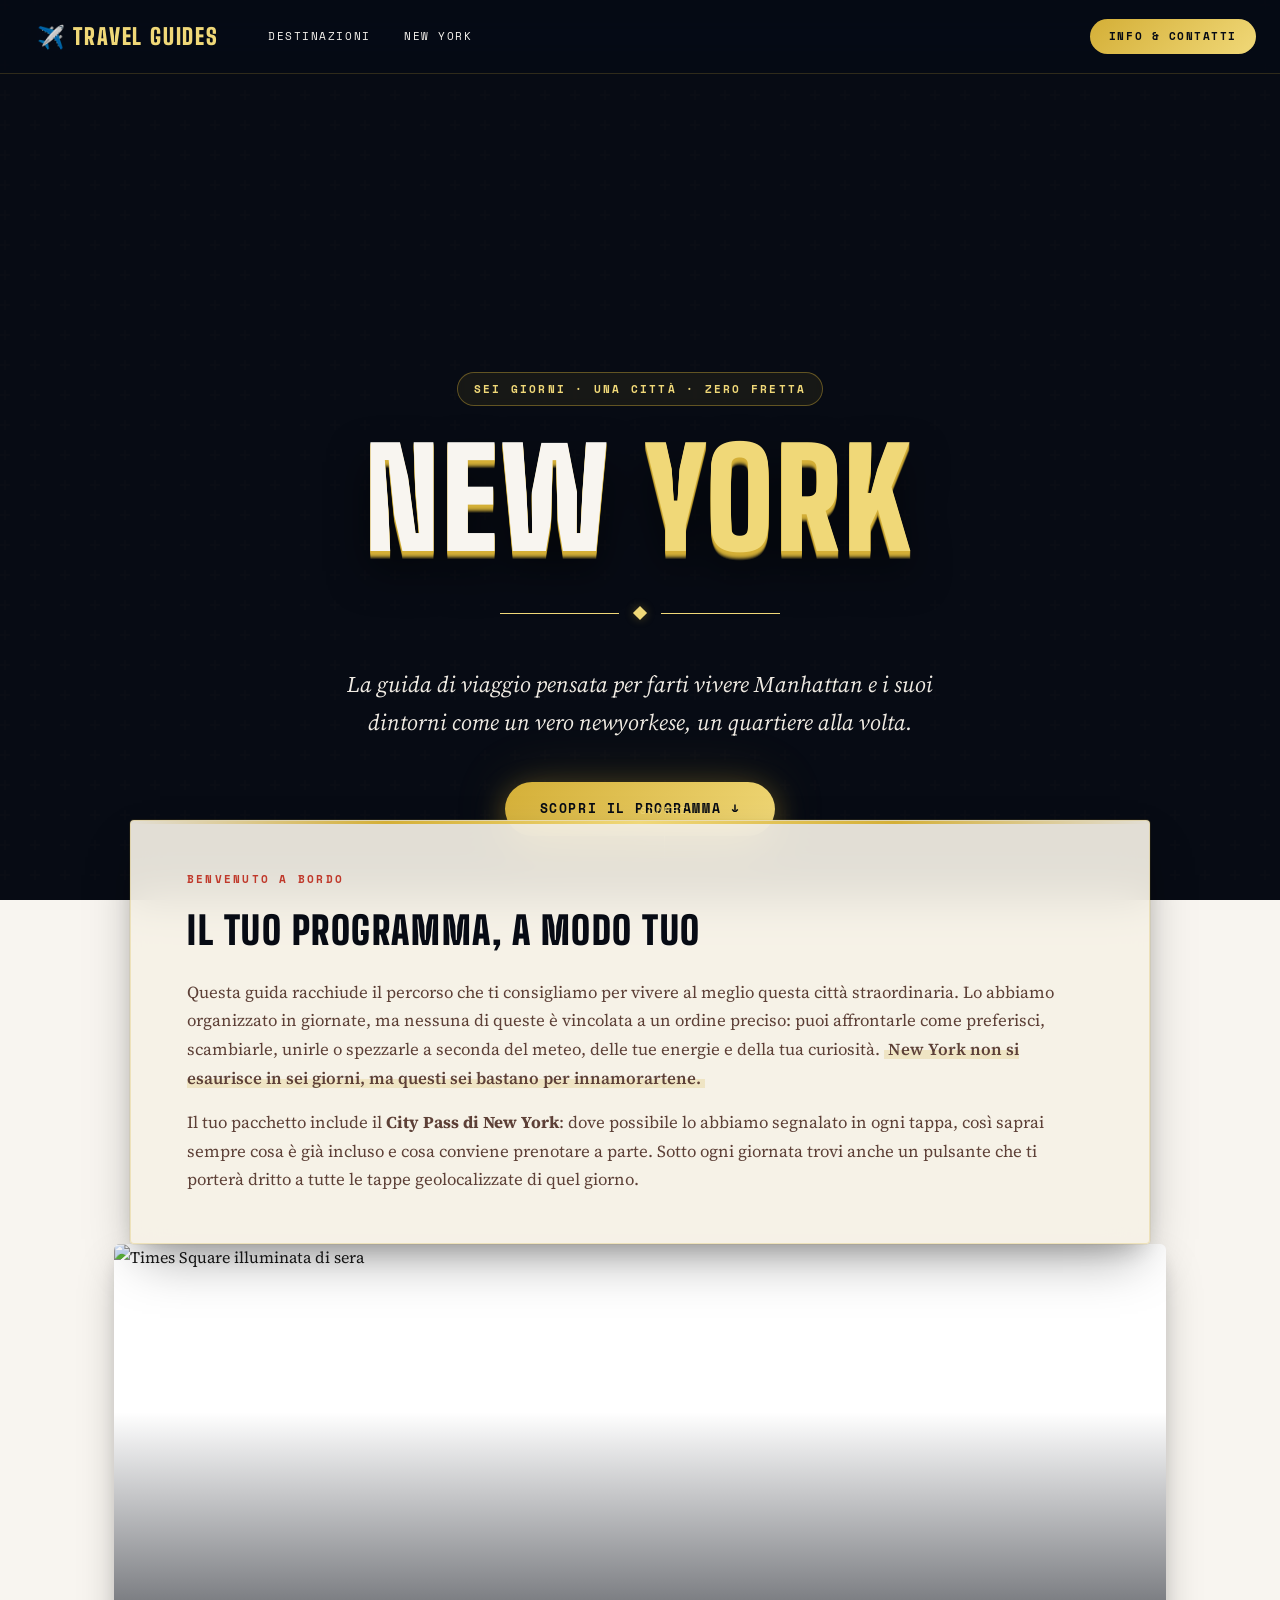
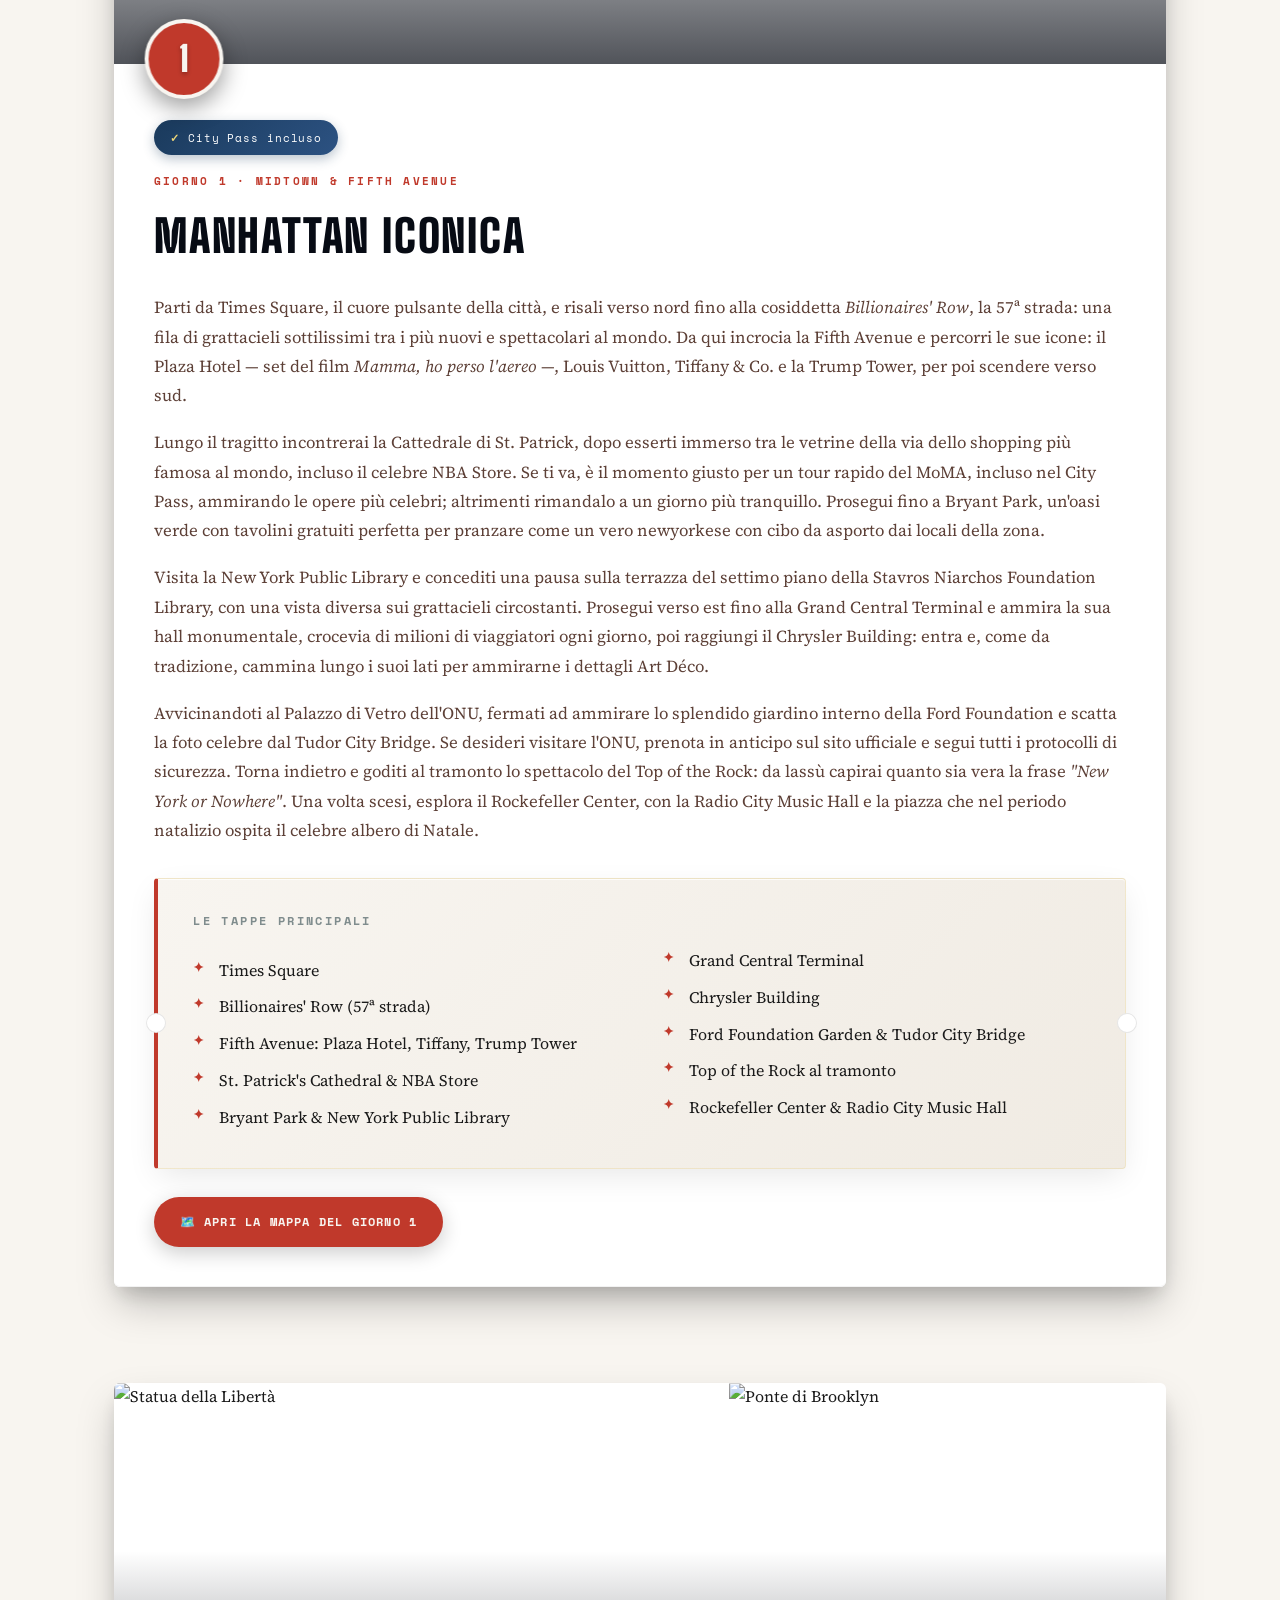
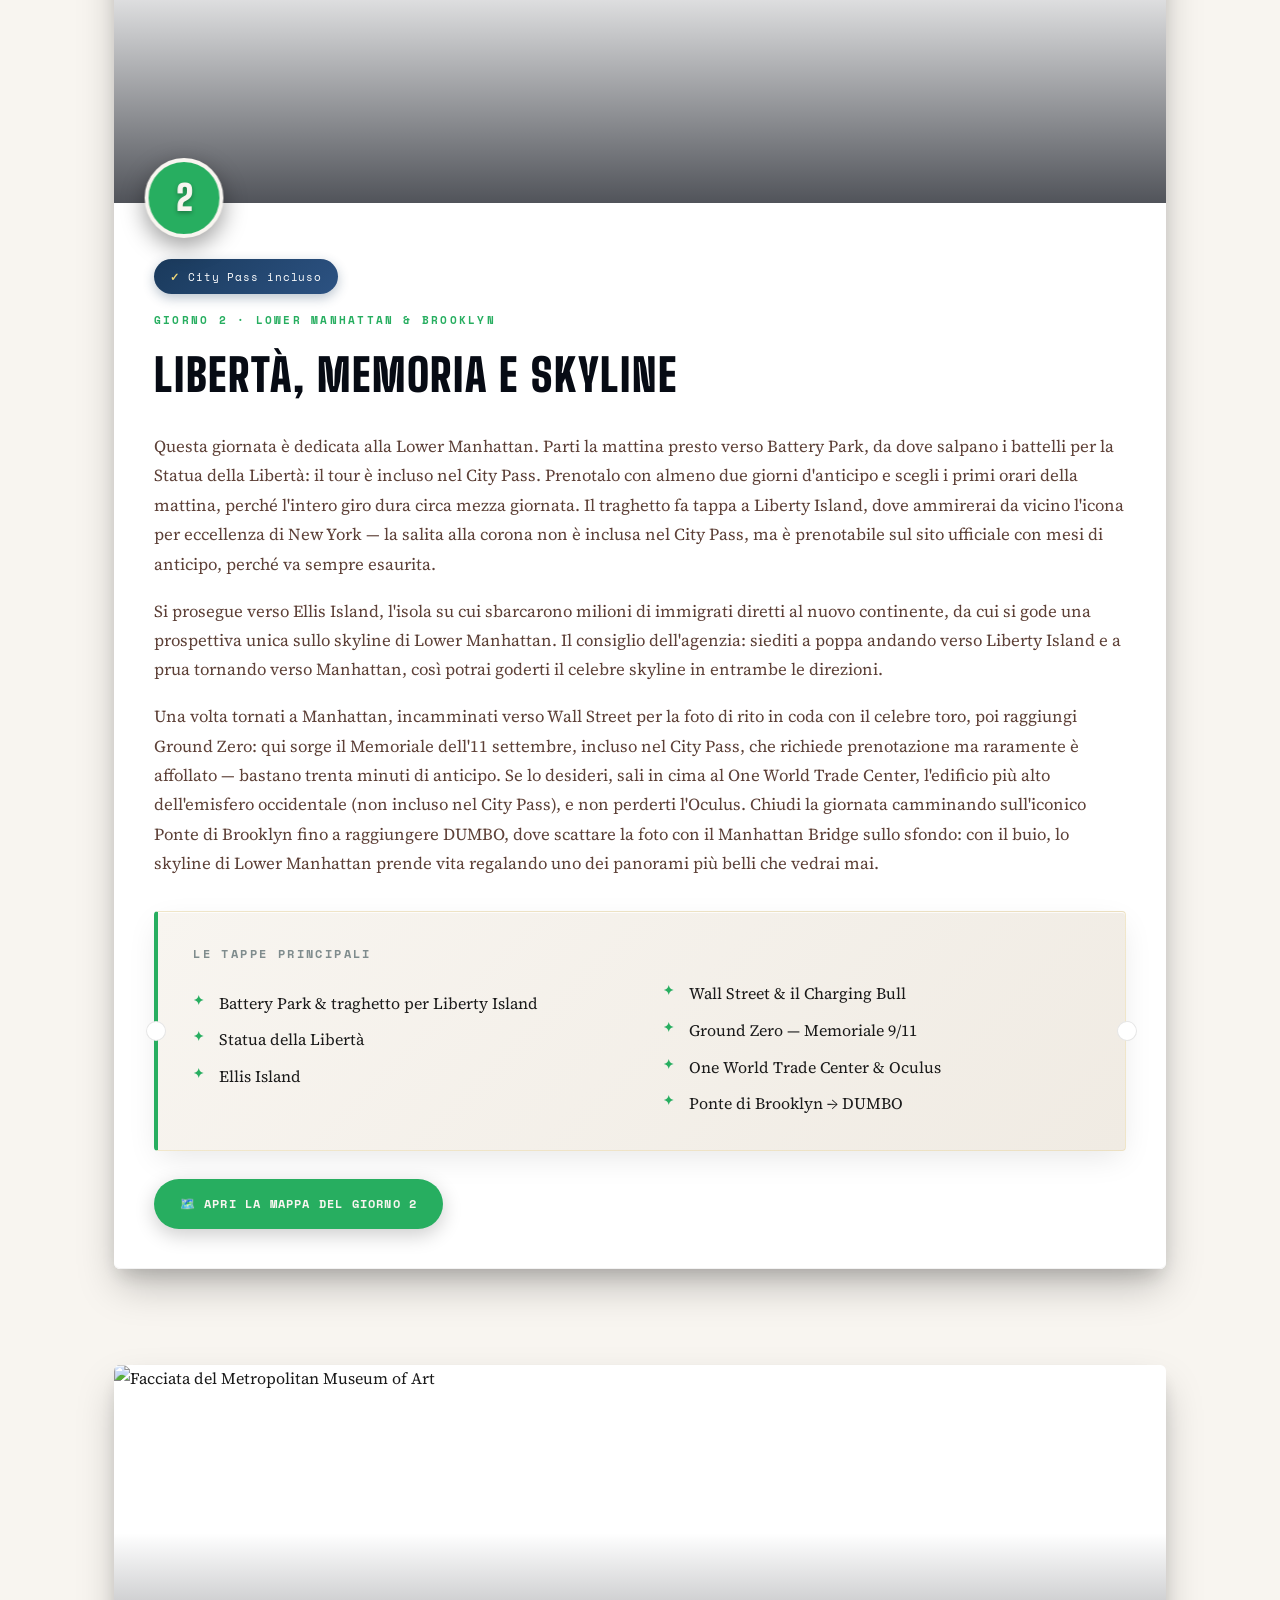
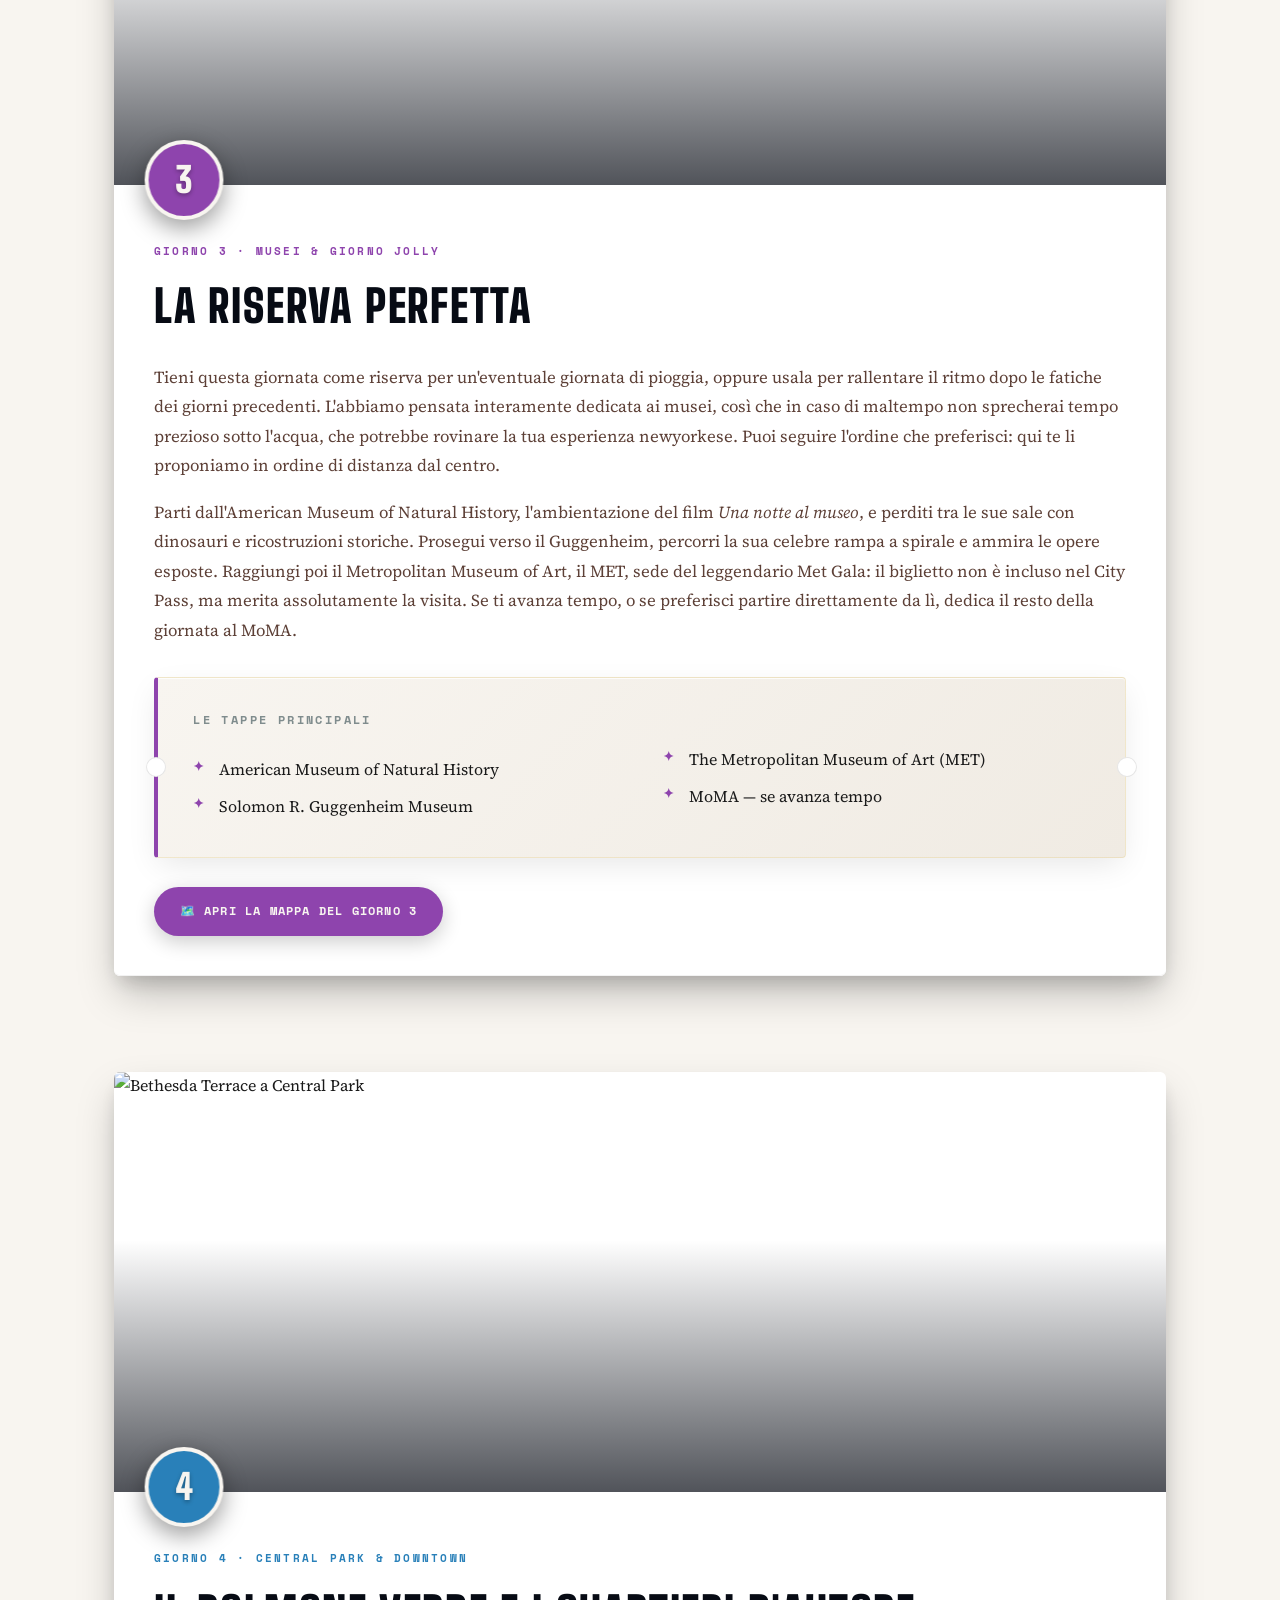
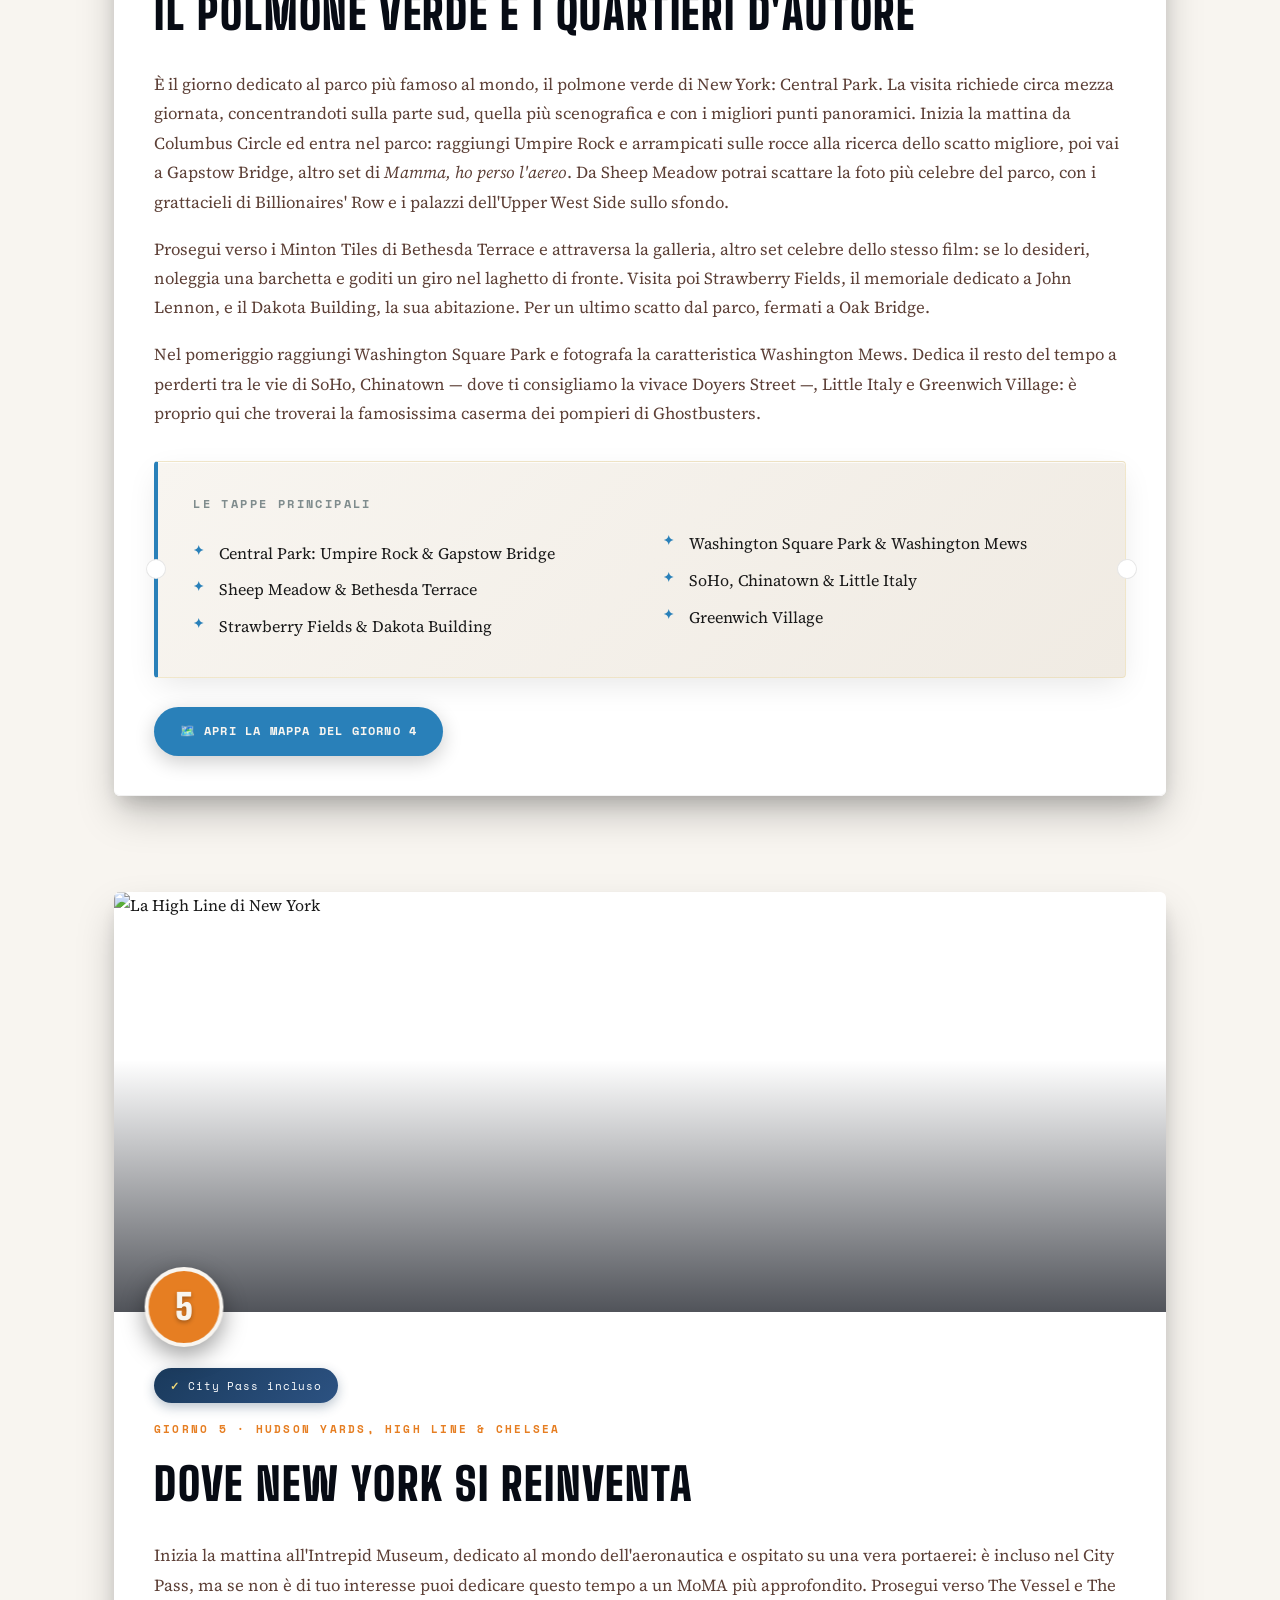
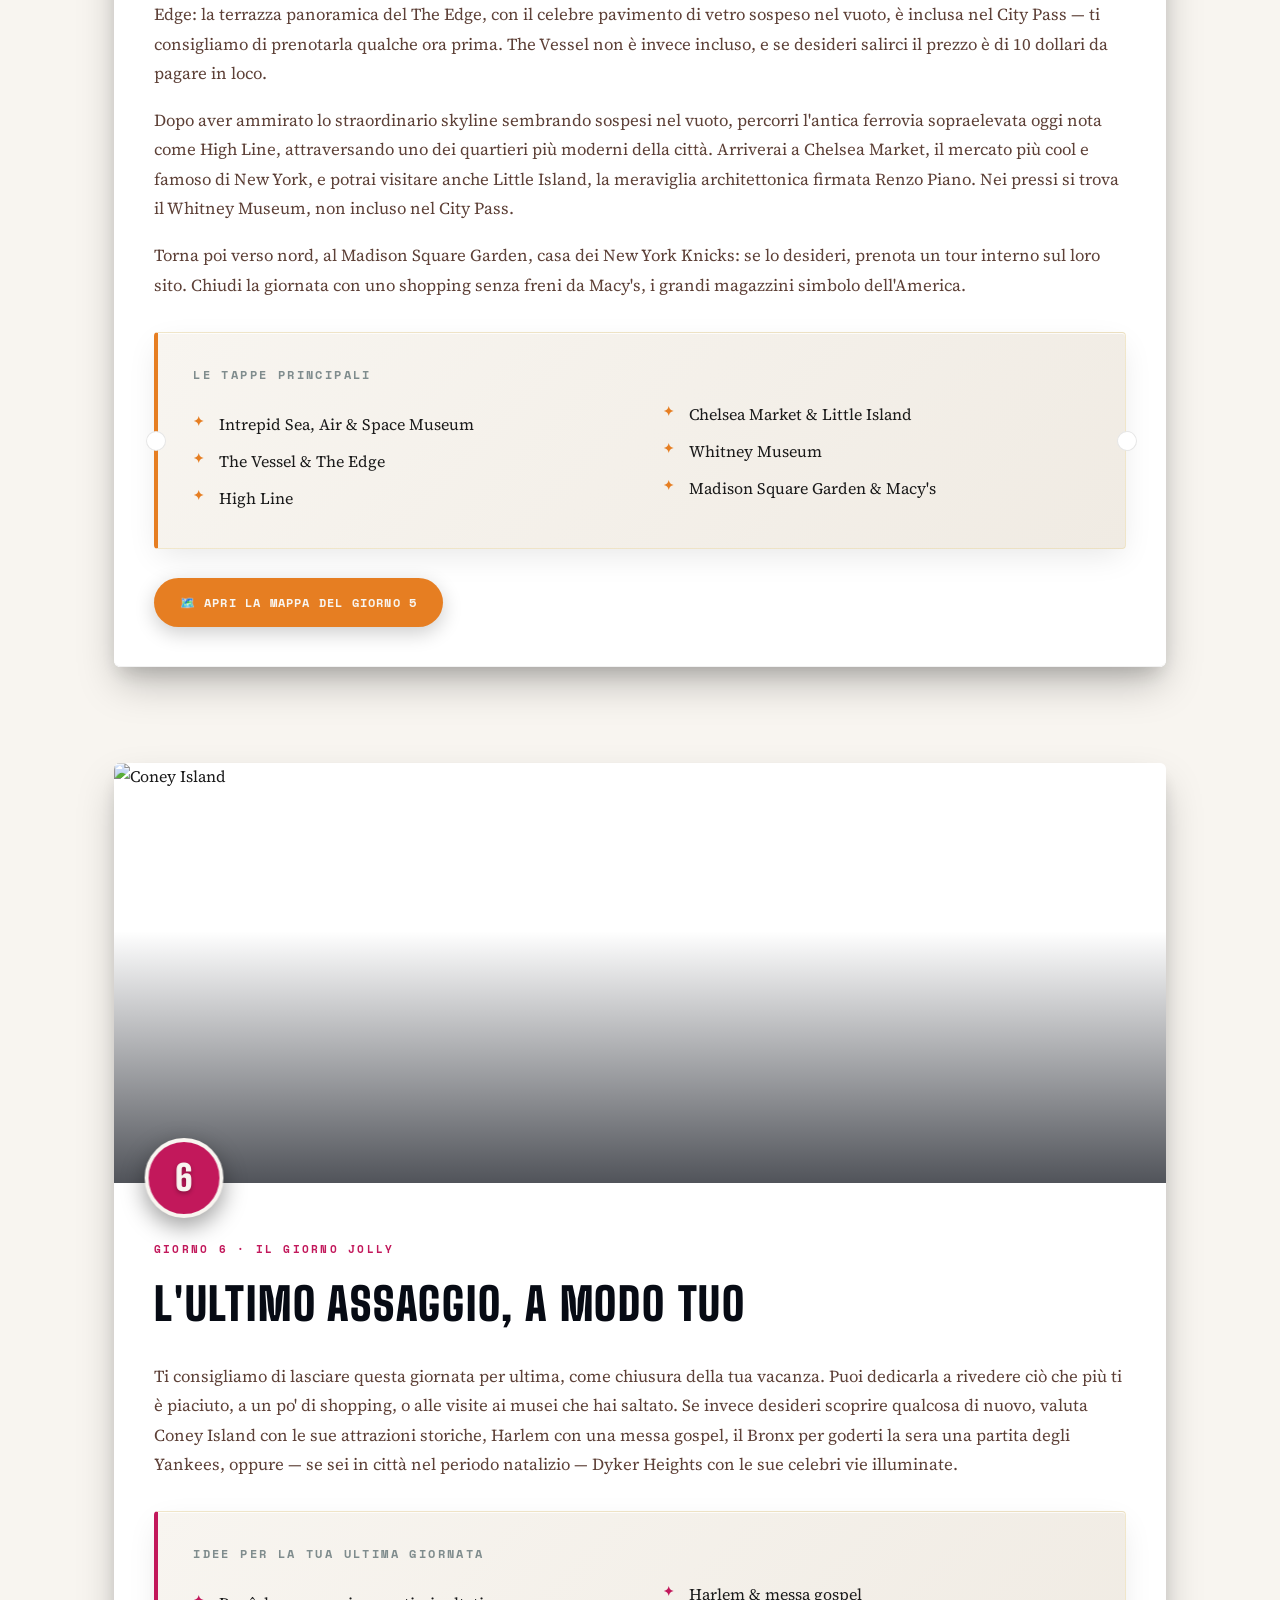
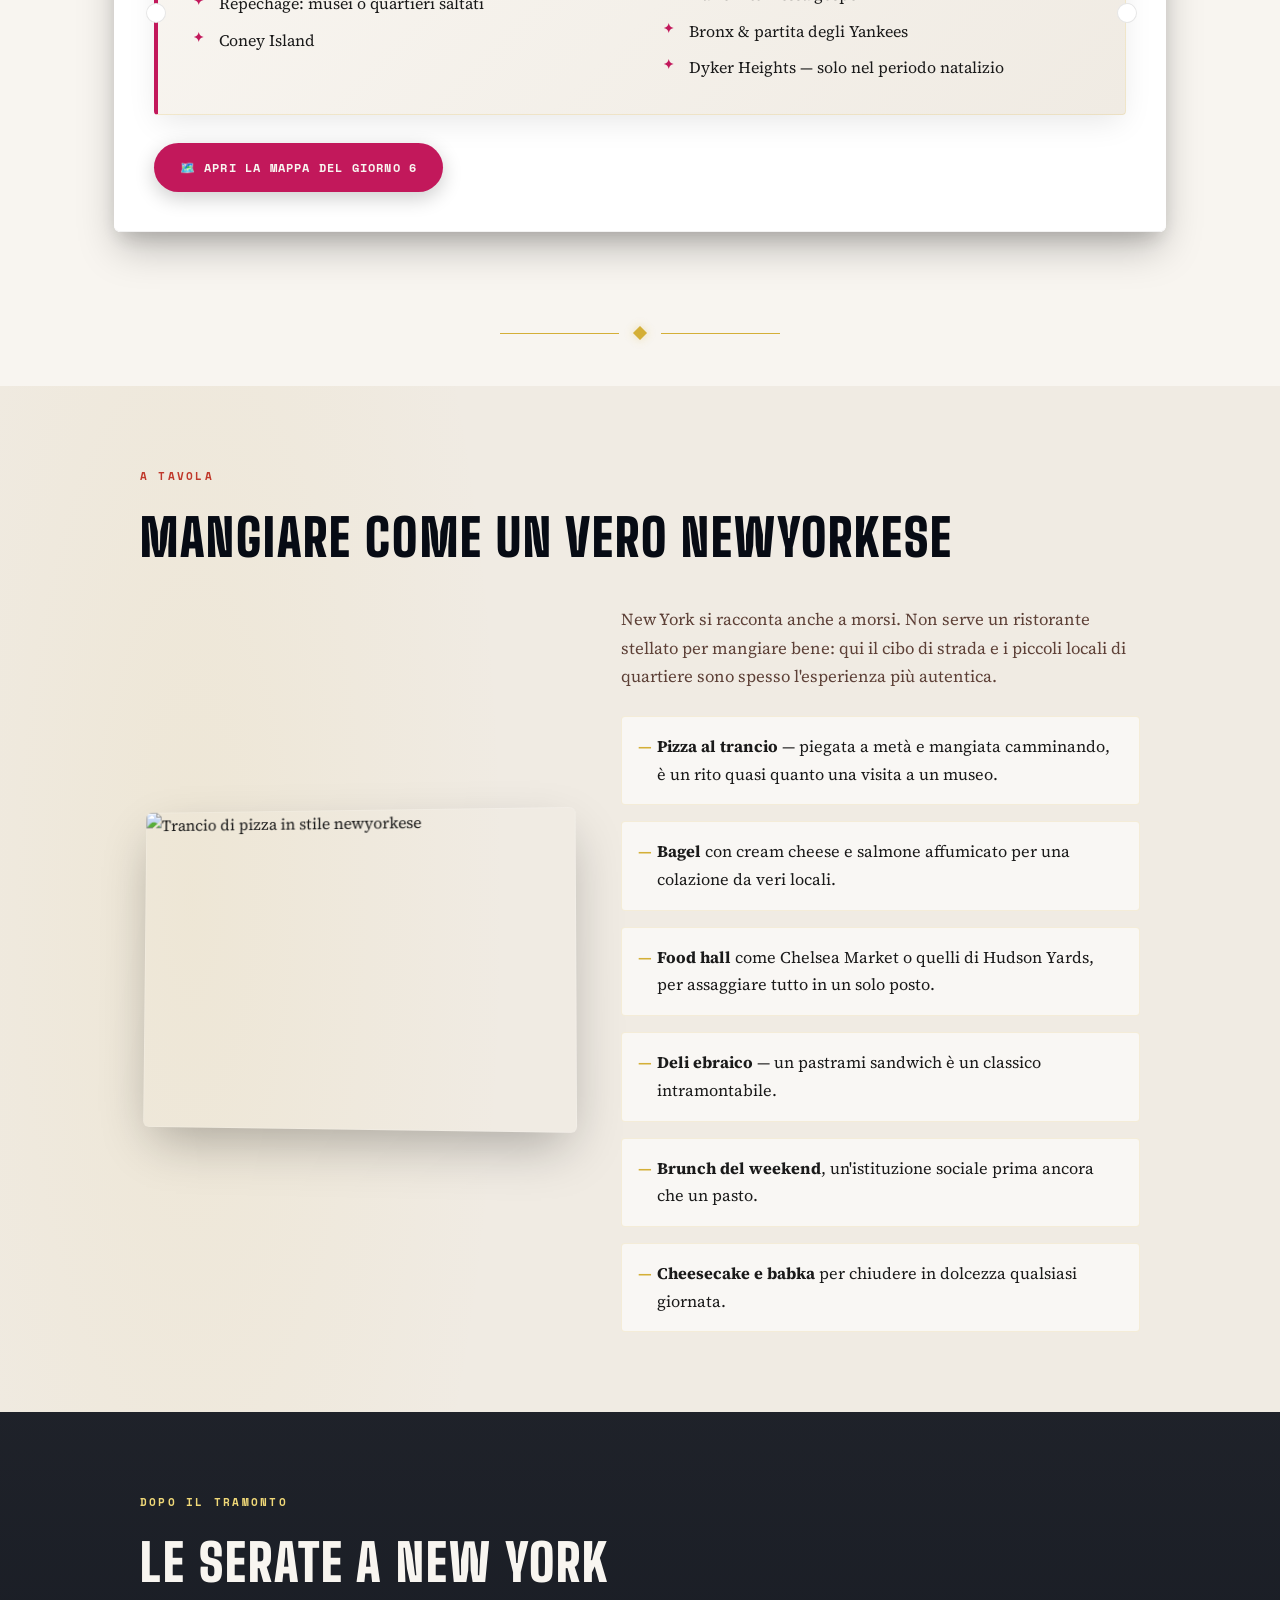
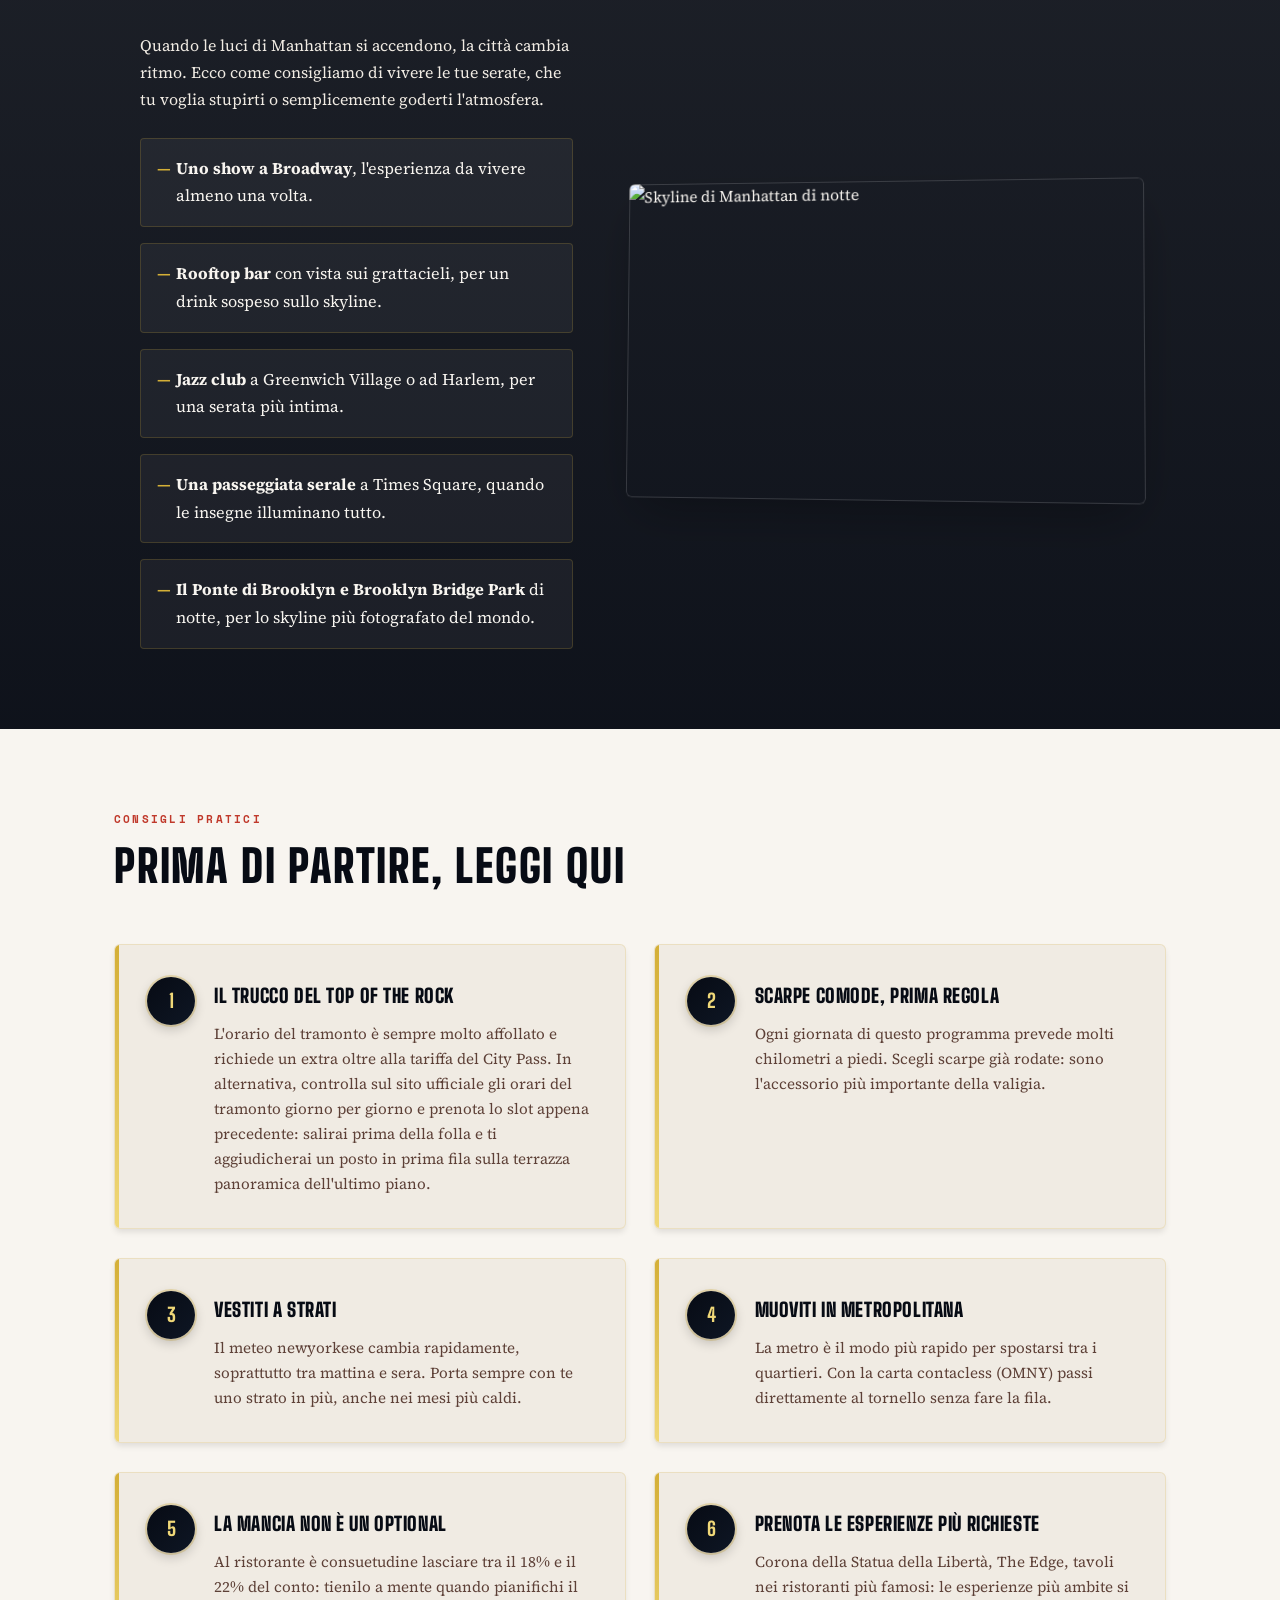
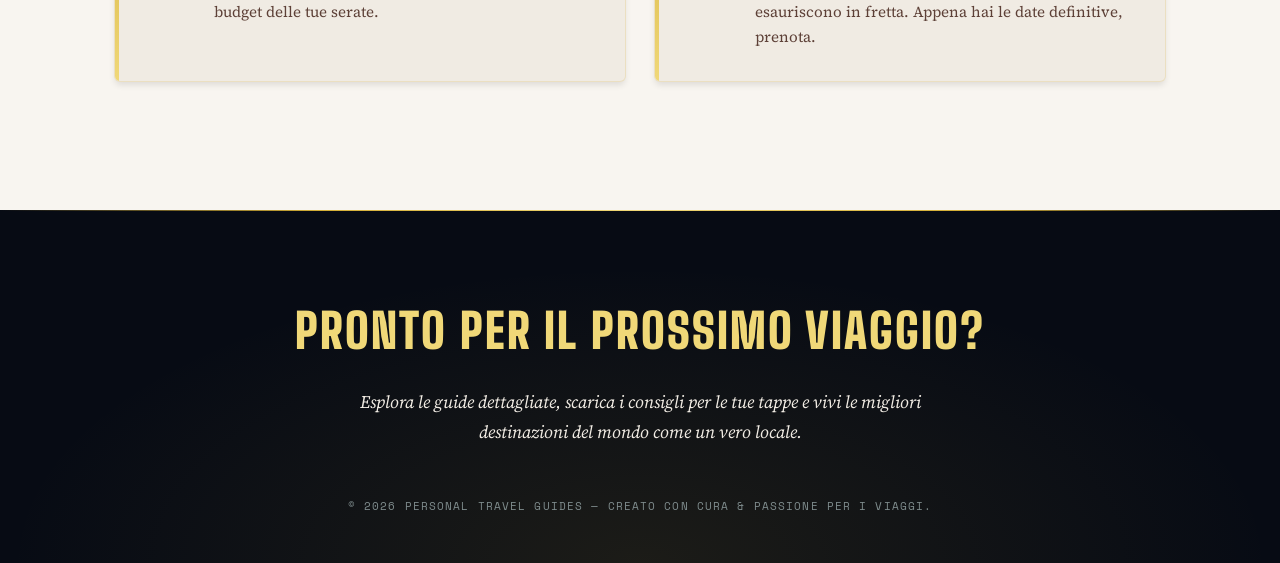
==== commit 5c995d1c: "deploy: 413a3dfb5f8ead9e6c97db30fccfaf90de213ce8" ====
--- a/destinations/new-york/index.html
+++ b/destinations/new-york/index.html
@@ -19,7 +19,7 @@
 
 <div id="nav-placeholder"></div>
 
-<header class="hero" id="top" style="background-image: url('https://upload.wikimedia.org/wikipedia/commons/thumb/0/05/New_York_City_skyline.jpg/1600px-New_York_City_skyline.jpg');">
+<header class="hero" id="top" style="background-image: url('https://upload.wikimedia.org/wikipedia/commons/thumb/0/05/New_York_City_skyline.jpg/1920px-New_York_City_skyline.jpg');">
   <div class="hero-inner">
     <div class="eyebrow">Sei giorni · una città · zero fretta</div>
     <h1>NEW <span>YORK</span></h1>
@@ -43,8 +43,10 @@
   <section class="day" id="giorno-1" style="--accent:var(--d1)">
     <div class="day-card reveal">
       <div class="day-banner">
-        <img src="https://upload.wikimedia.org/wikipedia/commons/thumb/0/0e/Times_Square_at_Night_%287823232238%29.jpg/1400px-Times_Square_at_Night_%287823232238%29.jpg" alt="Times Square illuminata di sera" loading="lazy">
-        <div class="overlay"></div>
+        <div class="banner-img-clip">
+          <img src="https://upload.wikimedia.org/wikipedia/commons/thumb/0/0e/Times_Square_at_Night_%287823232238%29.jpg/1280px-Times_Square_at_Night_%287823232238%29.jpg" alt="Times Square illuminata di sera" loading="lazy">
+          <div class="overlay"></div>
+        </div>
         <div class="day-badge">1</div>
       </div>
       <div class="day-body">
@@ -80,8 +82,12 @@
   <section class="day" id="giorno-2" style="--accent:var(--d2)">
     <div class="day-card reveal">
       <div class="day-banner duo">
-        <img src="https://upload.wikimedia.org/wikipedia/commons/thumb/7/7e/Statue_of_Liberty_7.jpg/1200px-Statue_of_Liberty_7.jpg" alt="Statua della Libertà" loading="lazy">
-        <img src="https://upload.wikimedia.org/wikipedia/commons/thumb/0/00/Brooklyn_Bridge_NY.jpg/900px-Brooklyn_Bridge_NY.jpg" alt="Ponte di Brooklyn" loading="lazy">
+        <div class="banner-img-clip">
+          <img src="https://upload.wikimedia.org/wikipedia/commons/thumb/7/7e/Statue_of_Liberty_7.jpg/1024px-Statue_of_Liberty_7.jpg" alt="Statua della Libertà" loading="lazy">
+        </div>
+        <div class="banner-img-clip">
+          <img src="https://upload.wikimedia.org/wikipedia/commons/thumb/0/00/Brooklyn_Bridge_NY.jpg/800px-Brooklyn_Bridge_NY.jpg" alt="Ponte di Brooklyn" loading="lazy">
+        </div>
         <div class="overlay"></div>
         <div class="day-badge">2</div>
       </div>
@@ -114,8 +120,10 @@
   <section class="day" id="giorno-3" style="--accent:var(--d3)">
     <div class="day-card reveal">
       <div class="day-banner">
-        <img src="https://upload.wikimedia.org/wikipedia/commons/thumb/7/7e/The_MET.jpg/1400px-The_MET.jpg" alt="Facciata del Metropolitan Museum of Art" loading="lazy">
-        <div class="overlay"></div>
+        <div class="banner-img-clip">
+          <img src="https://upload.wikimedia.org/wikipedia/commons/thumb/7/7e/The_MET.jpg/1280px-The_MET.jpg" alt="Facciata del Metropolitan Museum of Art" loading="lazy">
+          <div class="overlay"></div>
+        </div>
         <div class="day-badge">3</div>
       </div>
       <div class="day-body">
@@ -142,8 +150,10 @@
   <section class="day" id="giorno-4" style="--accent:var(--d4)">
     <div class="day-card reveal">
       <div class="day-banner">
-        <img src="https://upload.wikimedia.org/wikipedia/commons/thumb/8/8f/Angel_of_the_Waters_Fountain_and_Bethesda_Terrace%2C_Central_Park.jpg/1400px-Angel_of_the_Waters_Fountain_and_Bethesda_Terrace%2C_Central_Park.jpg" alt="Bethesda Terrace a Central Park" loading="lazy">
-        <div class="overlay"></div>
+        <div class="banner-img-clip">
+          <img src="https://upload.wikimedia.org/wikipedia/commons/thumb/8/8f/Angel_of_the_Waters_Fountain_and_Bethesda_Terrace%2C_Central_Park.jpg/1280px-Angel_of_the_Waters_Fountain_and_Bethesda_Terrace%2C_Central_Park.jpg" alt="Bethesda Terrace a Central Park" loading="lazy">
+          <div class="overlay"></div>
+        </div>
         <div class="day-badge">4</div>
       </div>
       <div class="day-body">
@@ -173,8 +183,10 @@
   <section class="day" id="giorno-5" style="--accent:var(--d5)">
     <div class="day-card reveal">
       <div class="day-banner">
-        <img src="https://upload.wikimedia.org/wikipedia/commons/thumb/2/2a/The_High_Line_New_York_%2811600722744%29.jpg/1400px-The_High_Line_New_York_%2811600722744%29.jpg" alt="La High Line di New York" loading="lazy">
-        <div class="overlay"></div>
+        <div class="banner-img-clip">
+          <img src="https://upload.wikimedia.org/wikipedia/commons/thumb/2/2a/The_High_Line_New_York_%2811600722744%29.jpg/1280px-The_High_Line_New_York_%2811600722744%29.jpg" alt="La High Line di New York" loading="lazy">
+          <div class="overlay"></div>
+        </div>
         <div class="day-badge">5</div>
       </div>
       <div class="day-body">
@@ -205,8 +217,10 @@
   <section class="day" id="giorno-6" style="--accent:var(--d6)">
     <div class="day-card reveal">
       <div class="day-banner">
-        <img src="https://upload.wikimedia.org/wikipedia/commons/thumb/8/8a/Coney_Island_beach_and_amusement_parks_%28June_2016%29.jpg/1400px-Coney_Island_beach_and_amusement_parks_%28June_2016%29.jpg" alt="Coney Island" loading="lazy">
-        <div class="overlay"></div>
+        <div class="banner-img-clip">
+          <img src="https://upload.wikimedia.org/wikipedia/commons/thumb/8/8a/Coney_Island_beach_and_amusement_parks_%28June_2016%29.jpg/1280px-Coney_Island_beach_and_amusement_parks_%28June_2016%29.jpg" alt="Coney Island" loading="lazy">
+          <div class="overlay"></div>
+        </div>
         <div class="day-badge">6</div>
       </div>
       <div class="day-body">
@@ -239,7 +253,7 @@
     <h2 class="reveal">Mangiare come un vero newyorkese</h2>
     <div class="feature-grid">
       <div class="img-wrap reveal">
-        <img src="https://upload.wikimedia.org/wikipedia/commons/thumb/9/9e/Prince_Street_Pizza_Sicilian_slice.jpg/1000px-Prince_Street_Pizza_Sicilian_slice.jpg" alt="Trancio di pizza in stile newyorkese" loading="lazy">
+        <img src="https://upload.wikimedia.org/wikipedia/commons/thumb/9/9e/Prince_Street_Pizza_Sicilian_slice.jpg/800px-Prince_Street_Pizza_Sicilian_slice.jpg" alt="Trancio di pizza in stile newyorkese" loading="lazy">
       </div>
       <div class="reveal reveal-delay-1">
         <p style="color:var(--text-soft);margin:0 0 1.2rem;font-size:1.05rem">New York si racconta anche a morsi. Non serve un ristorante stellato per mangiare bene: qui il cibo di strada e i piccoli locali di quartiere sono spesso l'esperienza più autentica.</p>
@@ -272,7 +286,7 @@
         </ul>
       </div>
       <div class="img-wrap reveal reveal-delay-1">
-        <img src="https://upload.wikimedia.org/wikipedia/commons/thumb/3/39/New_York_Midtown_Skyline_at_night_-_Jan_2006_edit1.jpg/1200px-New_York_Midtown_Skyline_at_night_-_Jan_2006_edit1.jpg" alt="Skyline di Manhattan di notte" loading="lazy">
+        <img src="https://upload.wikimedia.org/wikipedia/commons/thumb/3/39/New_York_Midtown_Skyline_at_night_-_Jan_2006_edit1.jpg/1024px-New_York_Midtown_Skyline_at_night_-_Jan_2006_edit1.jpg" alt="Skyline di Manhattan di notte" loading="lazy">
       </div>
     </div>
   </div>
@@ -336,23 +350,6 @@
 <script src="../../js/components.js"></script>
 <script src="../../js/scroll-animations.js"></script>
 
-<script>
-  // 3D Tilt Effect on Day Cards
-  document.querySelectorAll('.day-card').forEach(card => {
-    card.addEventListener('mousemove', e => {
-      const r = card.getBoundingClientRect();
-      const x = e.clientX - r.left;
-      const y = e.clientY - r.top;
-      const cx = r.width / 2;
-      const cy = r.height / 2;
-      const rx = ((y - cy) / cy) * -3;
-      const ry = ((x - cx) / cx) * 3;
-      card.style.transform = `perspective(1500px) rotateX(${rx}deg) rotateY(${ry}deg) translateZ(10px)`;
-    });
-    card.addEventListener('mouseleave', () => {
-      card.style.transform = 'perspective(1500px) rotateX(0) rotateY(0) translateZ(0)';
-    });
-  });
-</script>
+
 </body>
 </html>
--- a/styles/destination.css
+++ b/styles/destination.css
@@ -329,8 +329,15 @@
 
 .day-banner {
   position: relative;
-  overflow: hidden;
   height: 420px;
+}
+
+/* Inner clip wrapper — keeps the image zoomed within bounds
+   while allowing .day-badge to overflow below the banner */
+.banner-img-clip {
+  position: absolute;
+  inset: 0;
+  overflow: hidden;
 }
 
 .day-banner img {
@@ -354,6 +361,12 @@
   grid-template-columns: 1.4fr 1fr;
   gap: 4px;
   height: 420px;
+}
+
+/* In duo banners the clip wrappers are the grid children */
+.day-banner.duo .banner-img-clip {
+  position: relative;
+  inset: unset;
 }
 
 .day-banner.duo img { height: 100%; }
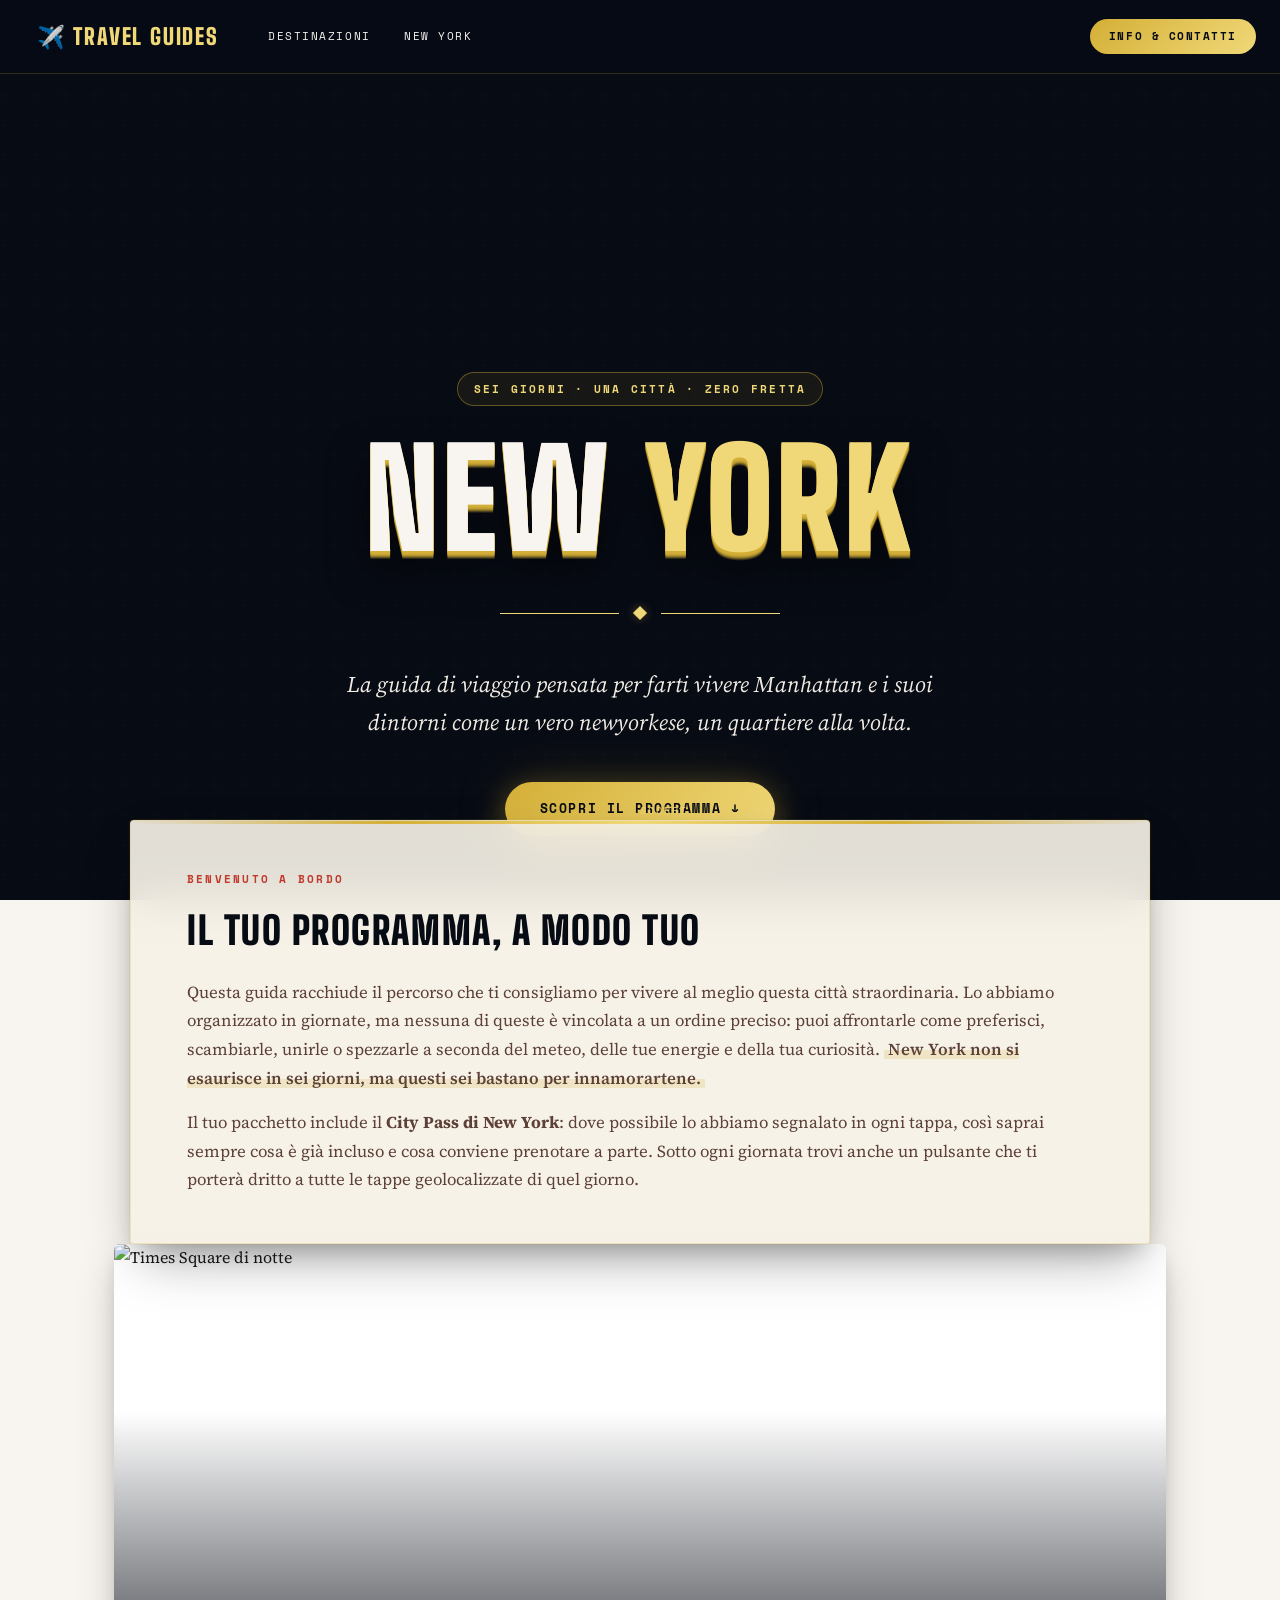
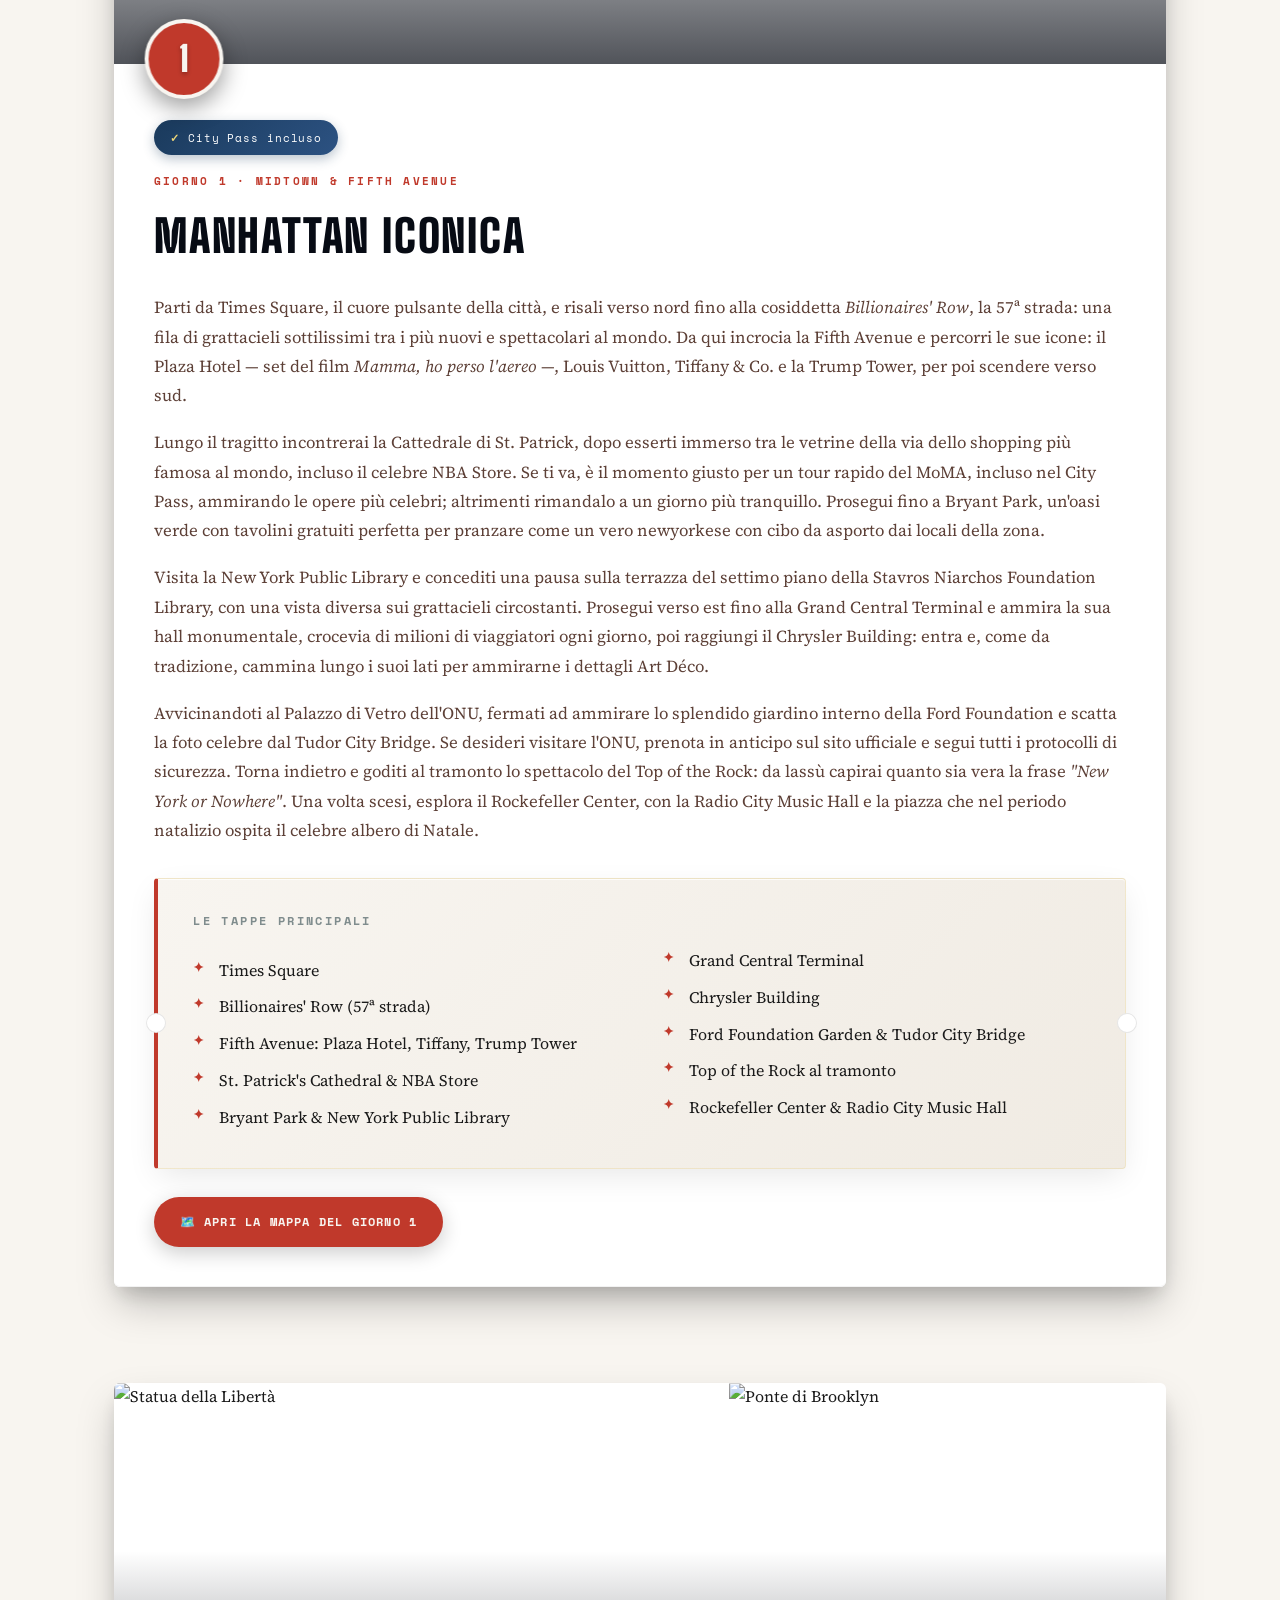
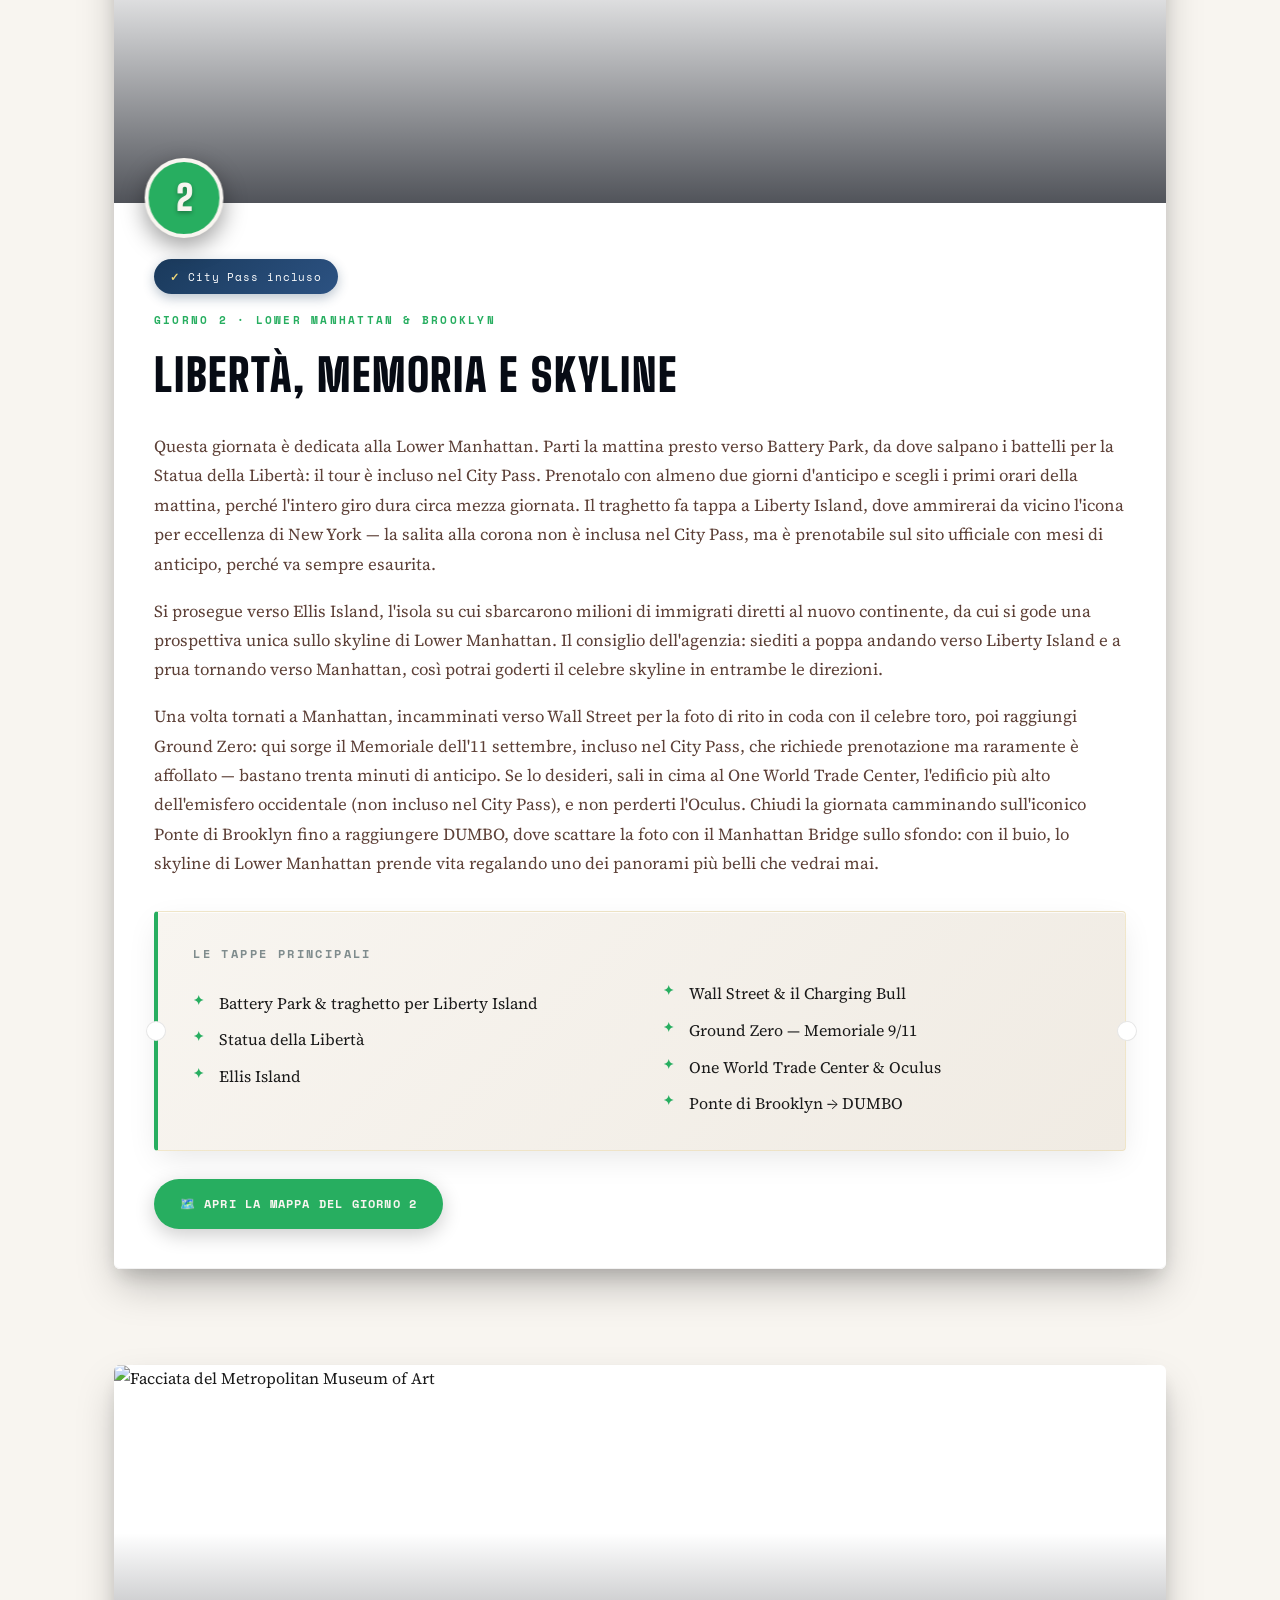
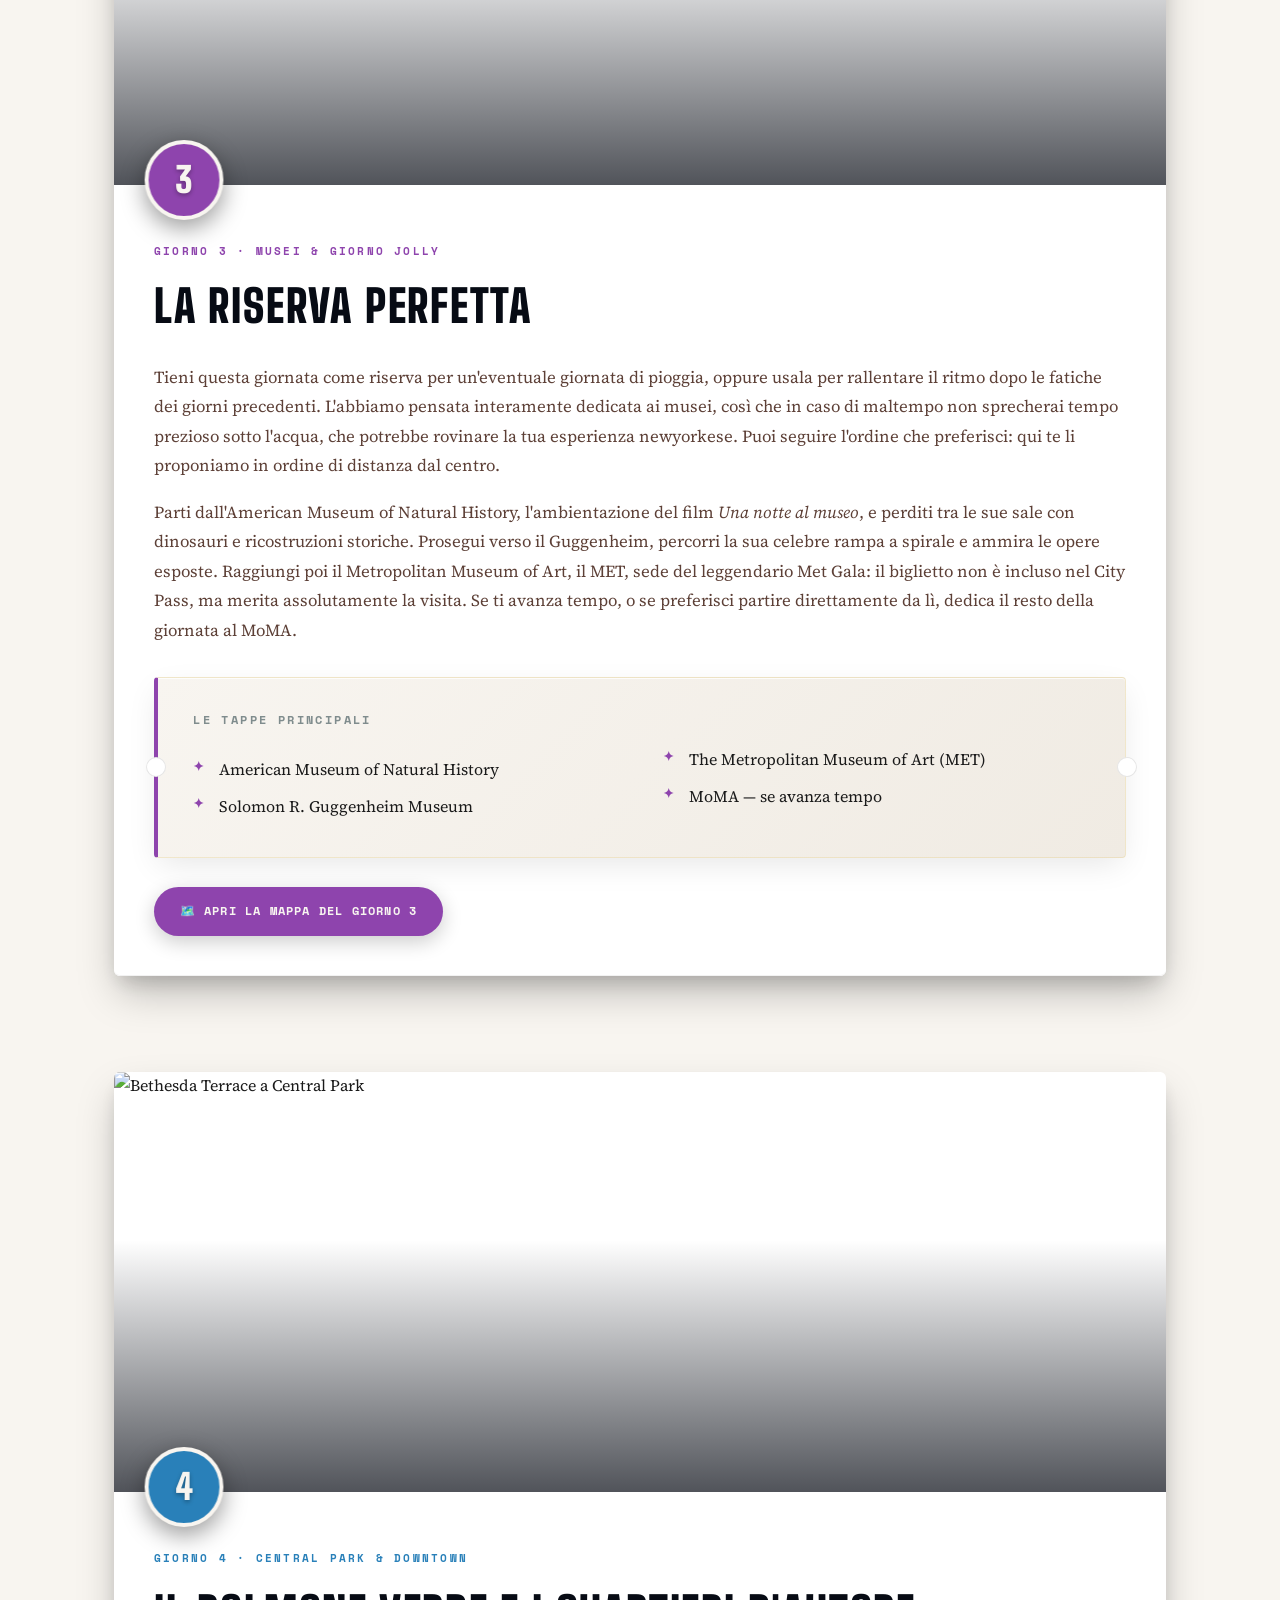
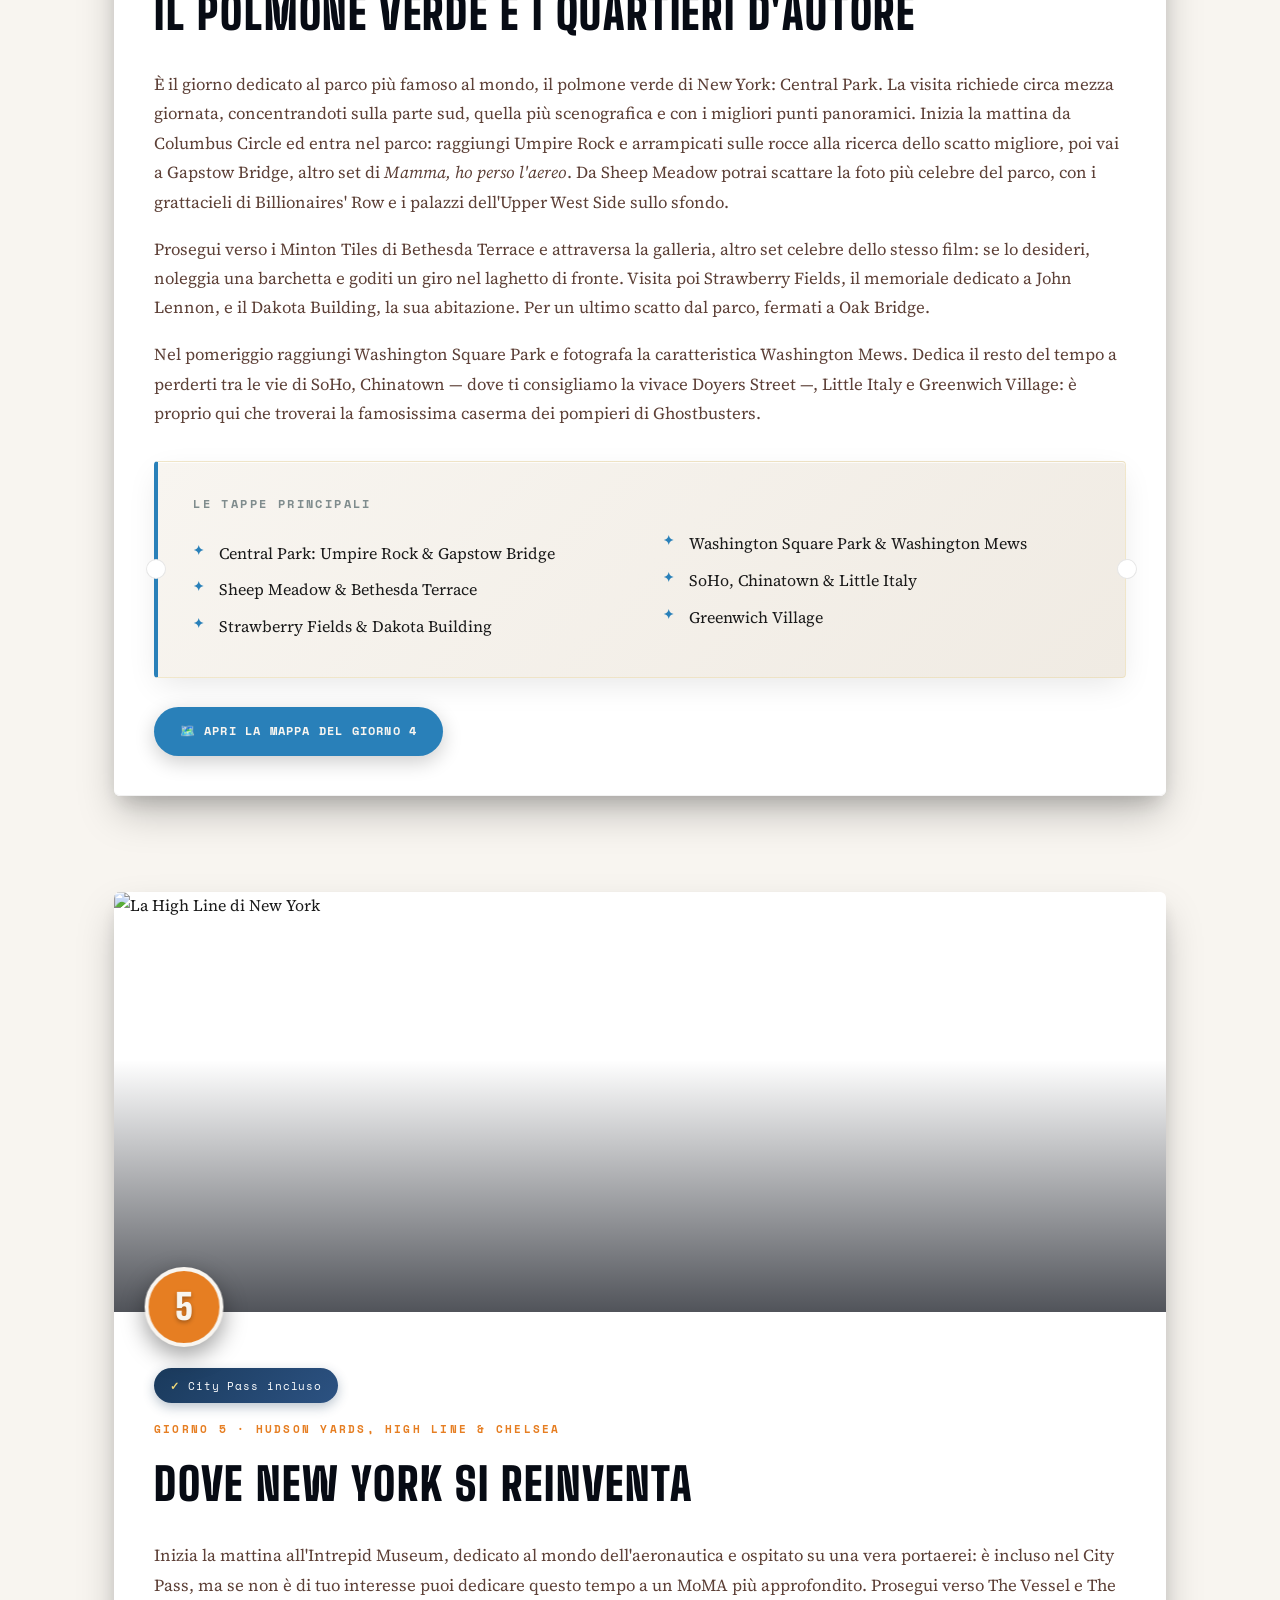
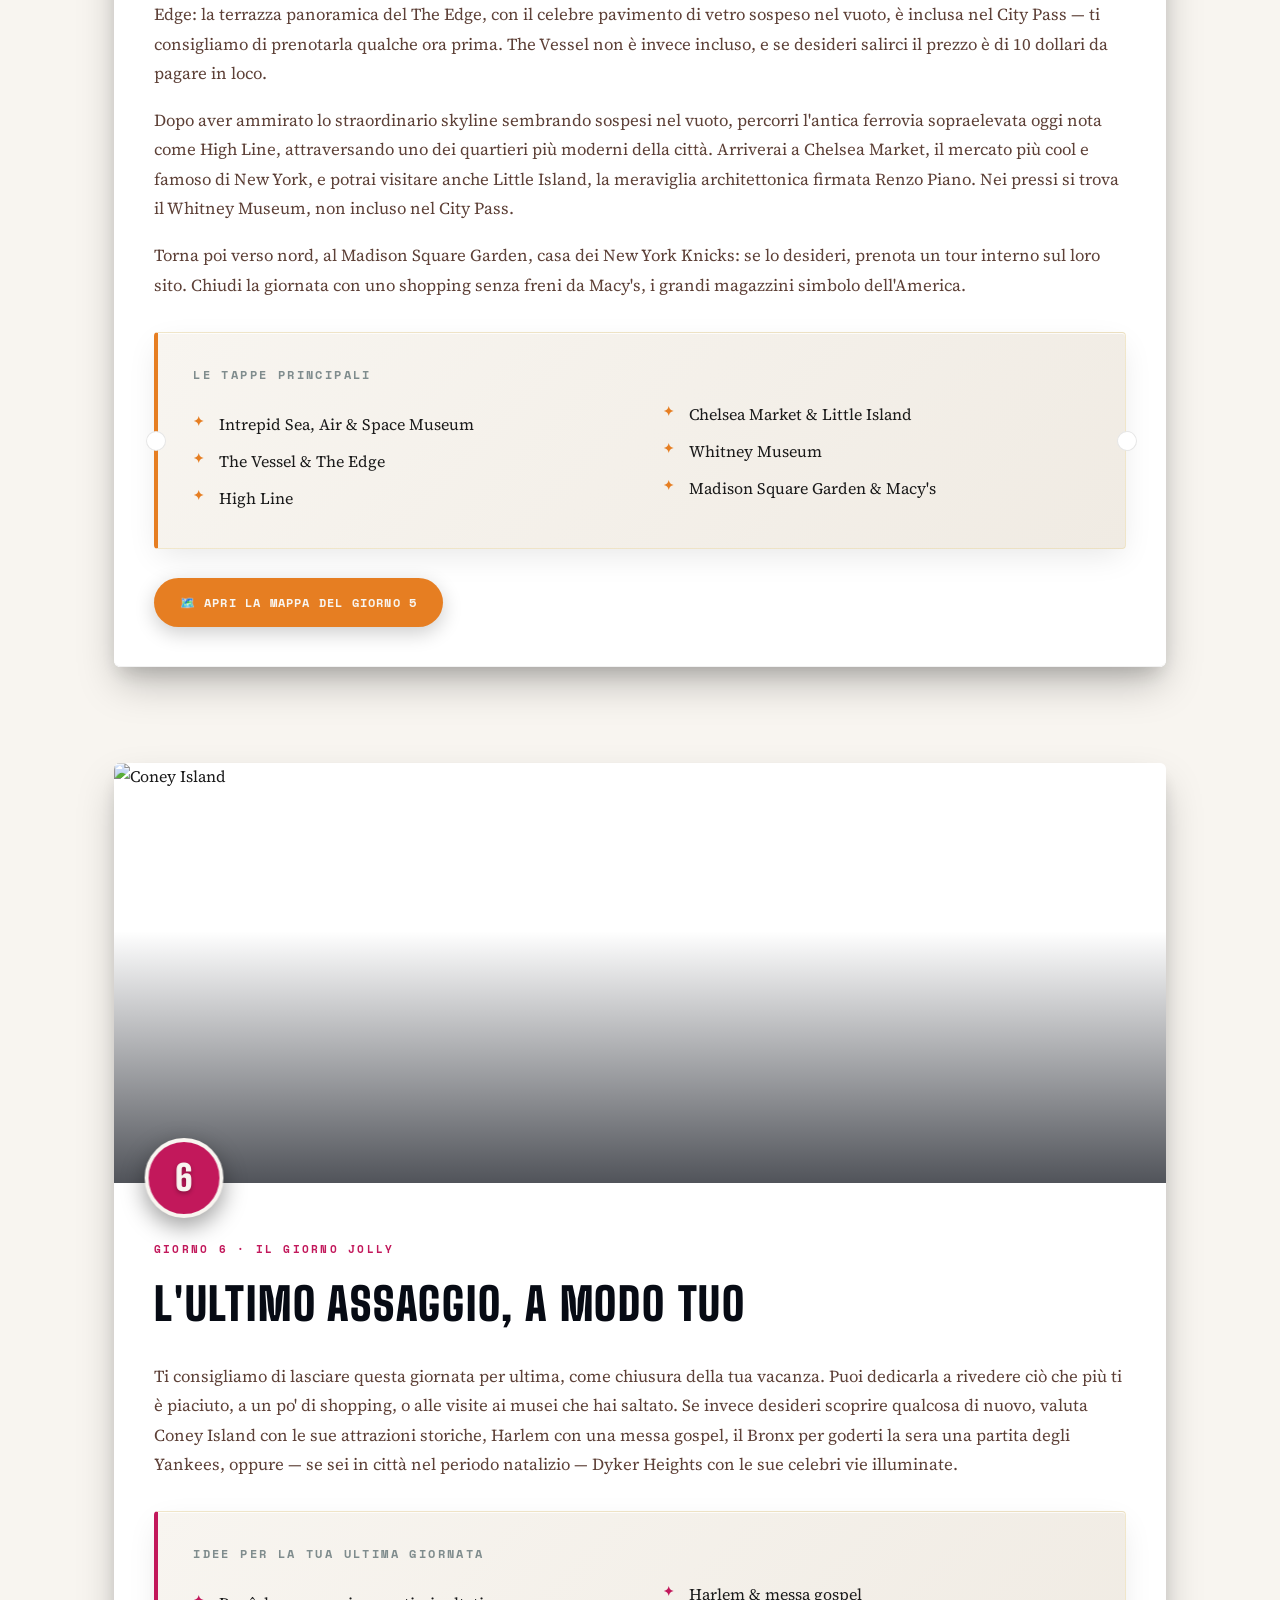
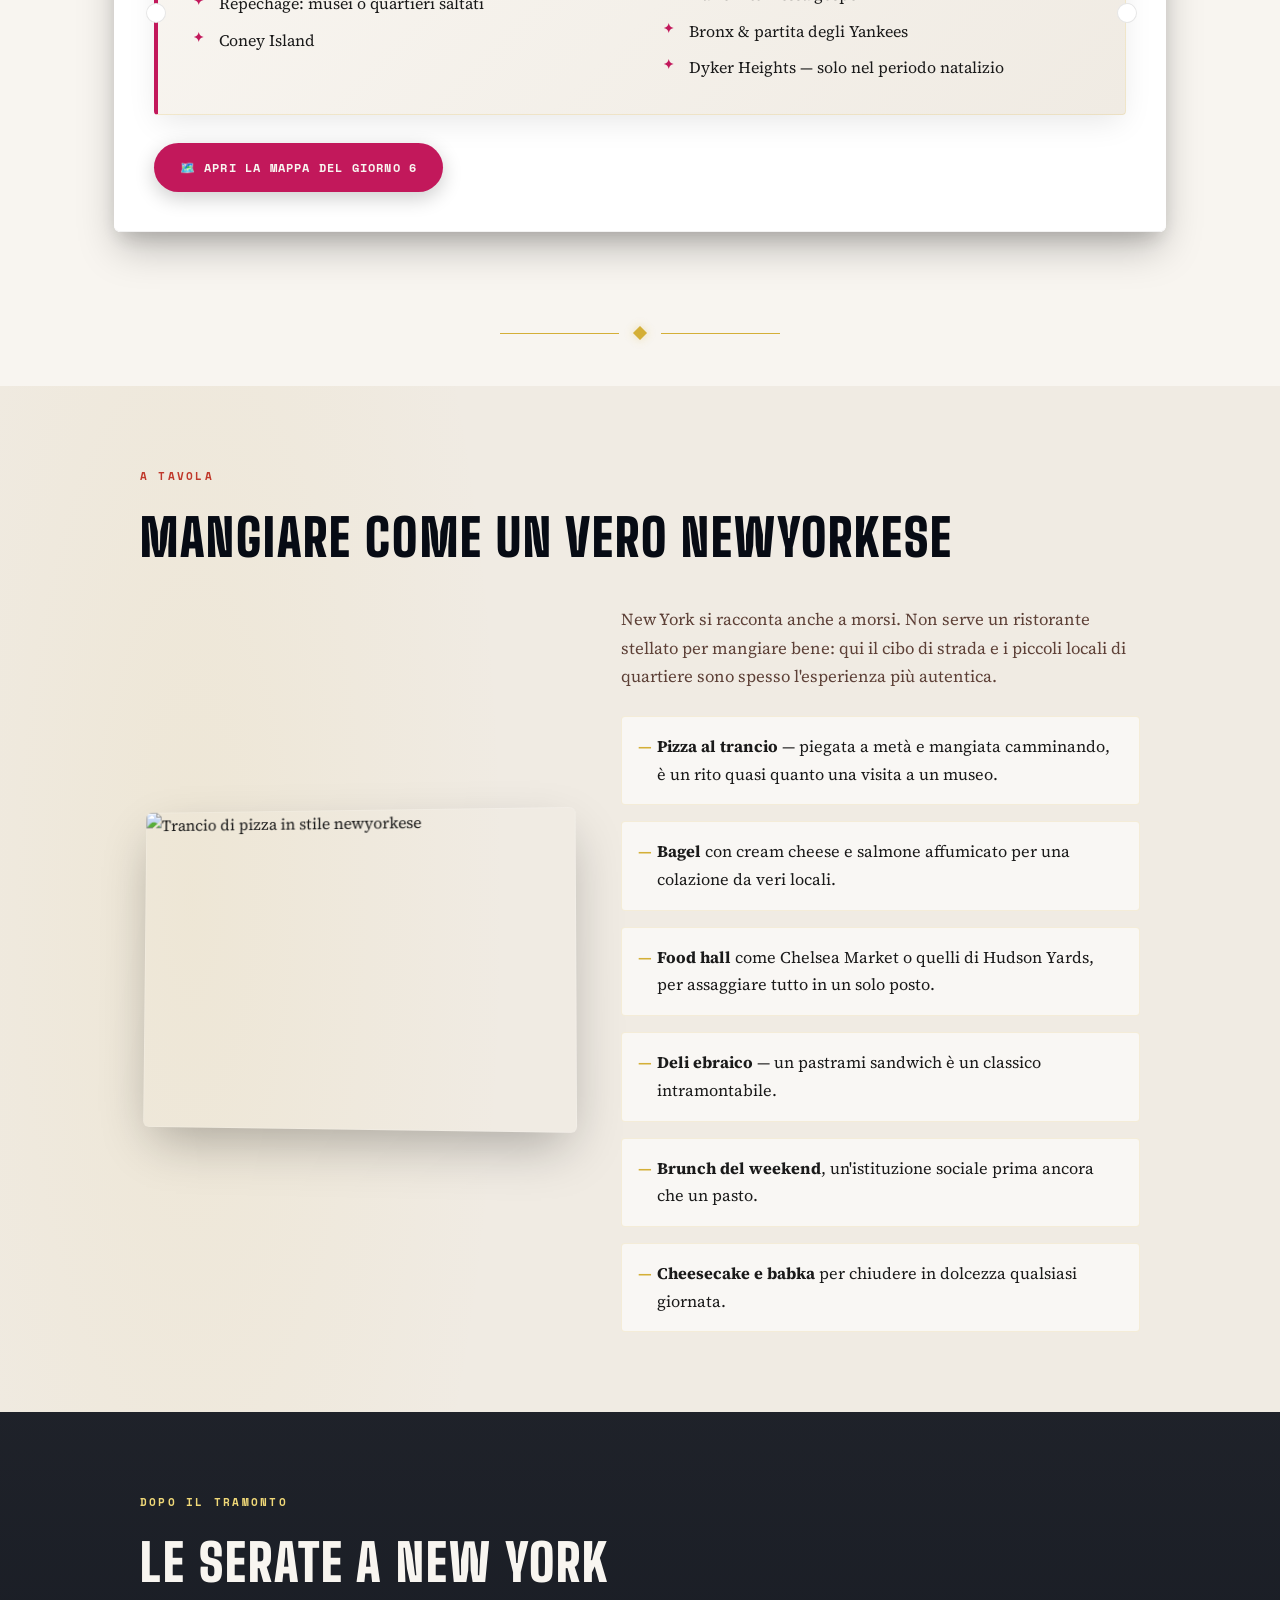
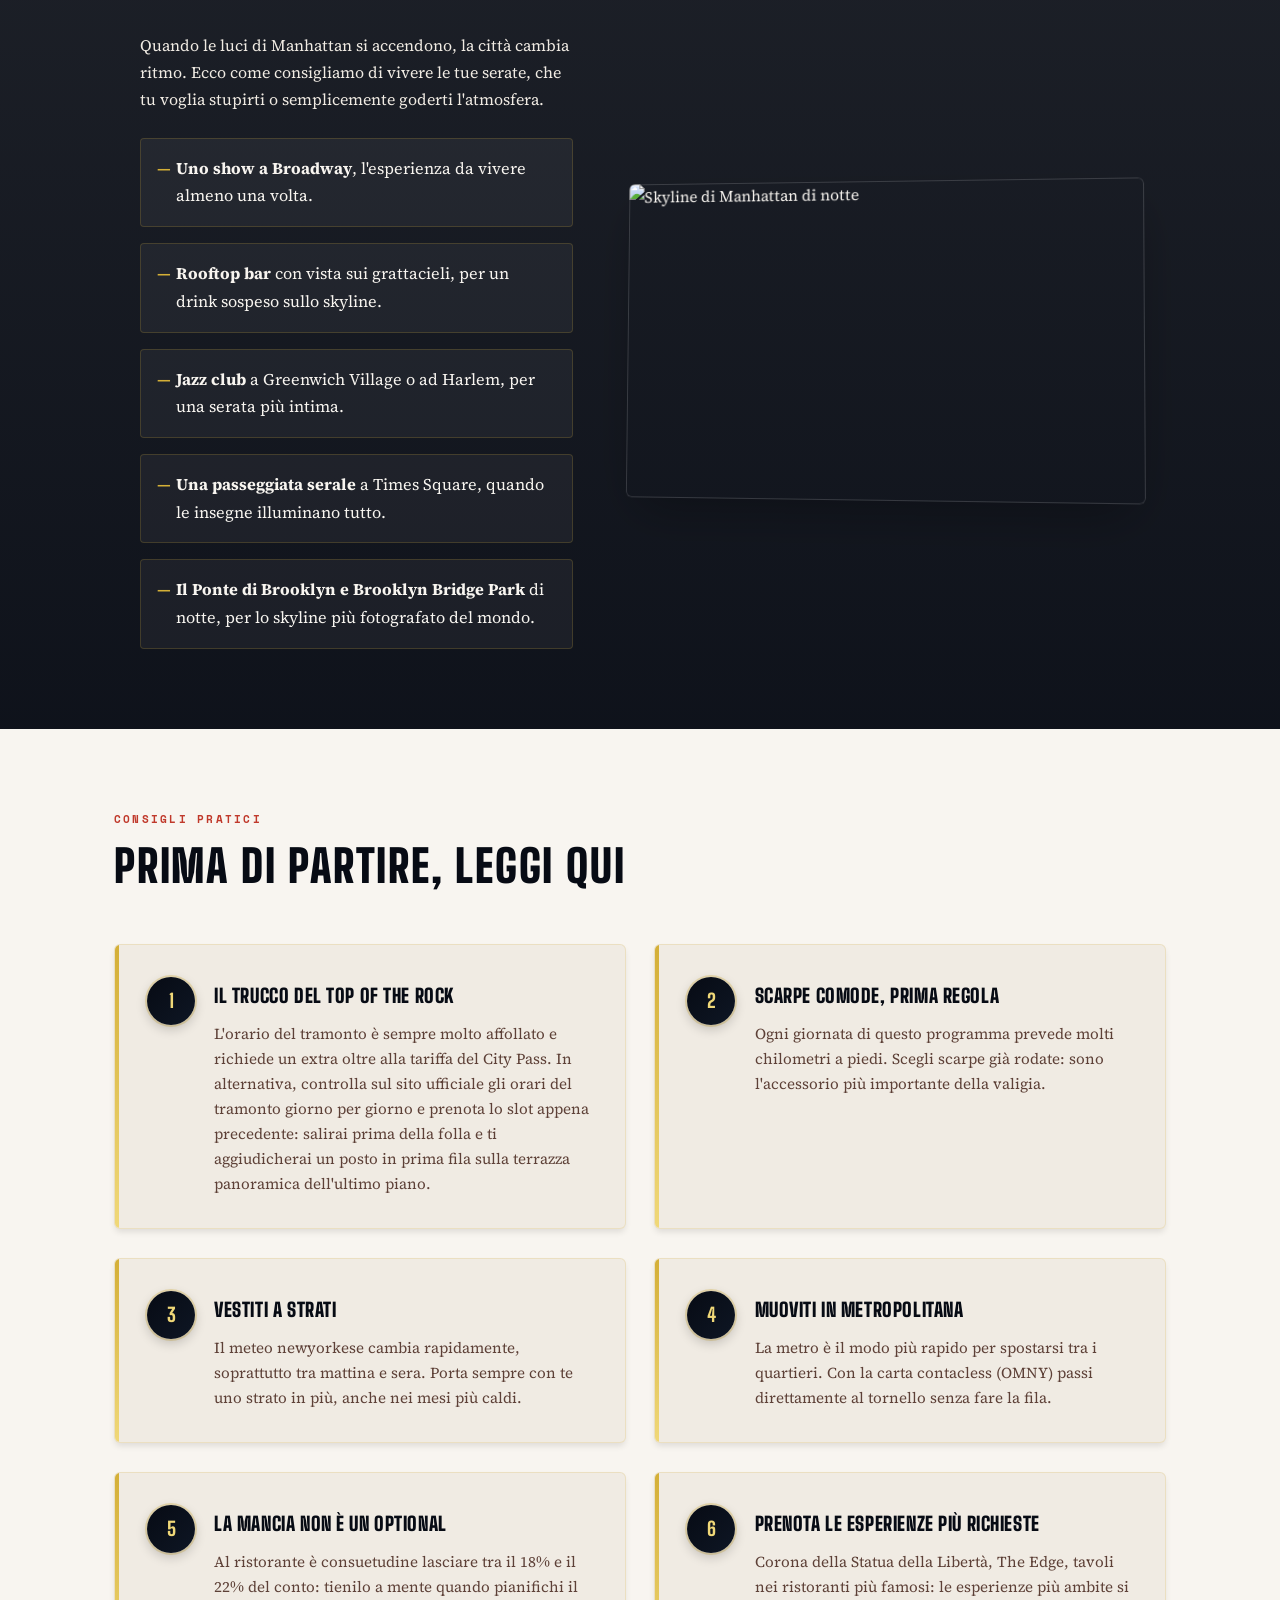
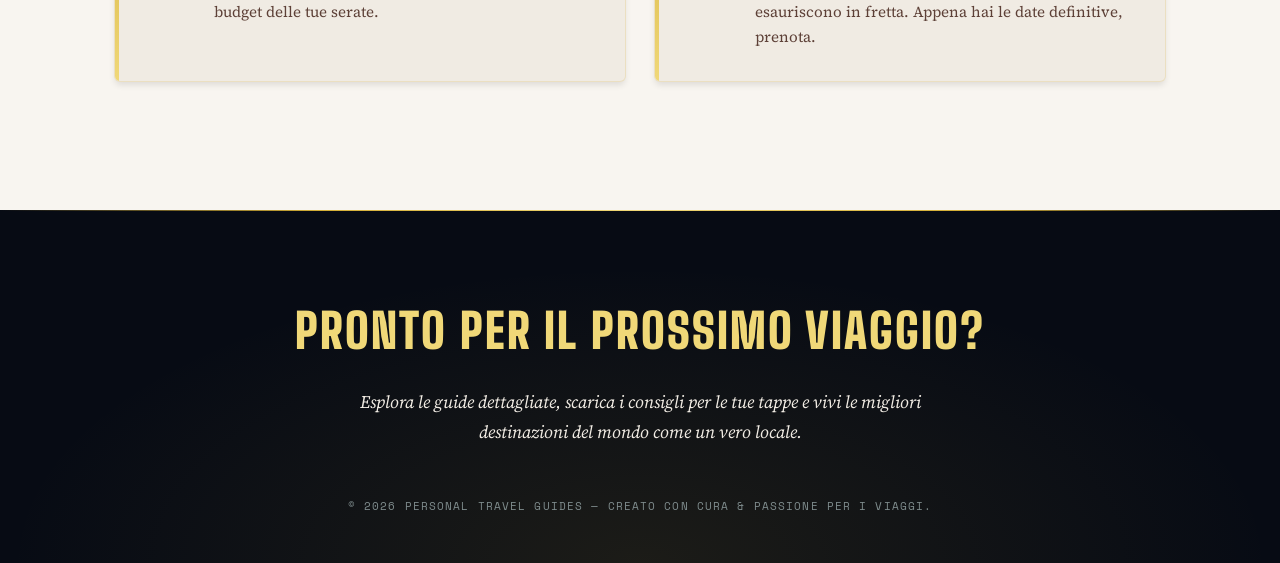
==== commit bc3d227e: "deploy: d7d40a6156e6199ba2f7d3a3bd106ab99149959f" ====
--- a/destinations/new-york/index.html
+++ b/destinations/new-york/index.html
@@ -19,7 +19,7 @@
 
 <div id="nav-placeholder"></div>
 
-<header class="hero" id="top" style="background-image: url('https://upload.wikimedia.org/wikipedia/commons/thumb/0/05/New_York_City_skyline.jpg/1920px-New_York_City_skyline.jpg');">
+<header class="hero" id="top" style="background-image: url('https://upload.wikimedia.org/wikipedia/commons/7/7c/New_York_City_skyline%2C_end_of_day%2C_2011.JPG?utm_source=commons.wikimedia.org&utm_campaign=index&utm_content=original');">
   <div class="hero-inner">
     <div class="eyebrow">Sei giorni · una città · zero fretta</div>
     <h1>NEW <span>YORK</span></h1>
@@ -44,7 +44,7 @@
     <div class="day-card reveal">
       <div class="day-banner">
         <div class="banner-img-clip">
-          <img src="https://upload.wikimedia.org/wikipedia/commons/thumb/0/0e/Times_Square_at_Night_%287823232238%29.jpg/1280px-Times_Square_at_Night_%287823232238%29.jpg" alt="Times Square illuminata di sera" loading="lazy">
+          <img src="https://upload.wikimedia.org/wikipedia/commons/1/1d/Times_Square_At_Night_%28108751627%29.jpeg?utm_source=commons.wikimedia.org&utm_campaign=index&utm_content=original" alt="Times Square di notte" loading="lazy">
           <div class="overlay"></div>
         </div>
         <div class="day-badge">1</div>
@@ -83,10 +83,10 @@
     <div class="day-card reveal">
       <div class="day-banner duo">
         <div class="banner-img-clip">
-          <img src="https://upload.wikimedia.org/wikipedia/commons/thumb/7/7e/Statue_of_Liberty_7.jpg/1024px-Statue_of_Liberty_7.jpg" alt="Statua della Libertà" loading="lazy">
-        </div>
-        <div class="banner-img-clip">
-          <img src="https://upload.wikimedia.org/wikipedia/commons/thumb/0/00/Brooklyn_Bridge_NY.jpg/800px-Brooklyn_Bridge_NY.jpg" alt="Ponte di Brooklyn" loading="lazy">
+          <img src="https://upload.wikimedia.org/wikipedia/commons/d/d3/Statue_of_Liberty%2C_NY.jpg?utm_source=commons.wikimedia.org&utm_campaign=index&utm_content=original" alt="Statua della Libertà" loading="lazy">
+        </div>
+        <div class="banner-img-clip">
+          <img src="https://upload.wikimedia.org/wikipedia/commons/7/7e/Brooklyn_Bridge_-_03.jpg?utm_source=commons.wikimedia.org&utm_campaign=index&utm_content=original" alt="Ponte di Brooklyn" loading="lazy">
         </div>
         <div class="overlay"></div>
         <div class="day-badge">2</div>
@@ -121,7 +121,7 @@
     <div class="day-card reveal">
       <div class="day-banner">
         <div class="banner-img-clip">
-          <img src="https://upload.wikimedia.org/wikipedia/commons/thumb/7/7e/The_MET.jpg/1280px-The_MET.jpg" alt="Facciata del Metropolitan Museum of Art" loading="lazy">
+          <img src="https://upload.wikimedia.org/wikipedia/commons/3/30/Metropolitan_Museum_of_Art_%28The_Met%29_-_Central_Park%2C_NYC.jpg?utm_source=commons.wikimedia.org&utm_campaign=index&utm_content=original" alt="Facciata del Metropolitan Museum of Art" loading="lazy">
           <div class="overlay"></div>
         </div>
         <div class="day-badge">3</div>
@@ -151,7 +151,7 @@
     <div class="day-card reveal">
       <div class="day-banner">
         <div class="banner-img-clip">
-          <img src="https://upload.wikimedia.org/wikipedia/commons/thumb/8/8f/Angel_of_the_Waters_Fountain_and_Bethesda_Terrace%2C_Central_Park.jpg/1280px-Angel_of_the_Waters_Fountain_and_Bethesda_Terrace%2C_Central_Park.jpg" alt="Bethesda Terrace a Central Park" loading="lazy">
+          <img src="https://upload.wikimedia.org/wikipedia/commons/e/ee/2024-11-19-Central_Park-0669.jpg?utm_source=commons.wikimedia.org&utm_campaign=index&utm_content=original" alt="Bethesda Terrace a Central Park" loading="lazy">
           <div class="overlay"></div>
         </div>
         <div class="day-badge">4</div>
@@ -184,7 +184,7 @@
     <div class="day-card reveal">
       <div class="day-banner">
         <div class="banner-img-clip">
-          <img src="https://upload.wikimedia.org/wikipedia/commons/thumb/2/2a/The_High_Line_New_York_%2811600722744%29.jpg/1280px-The_High_Line_New_York_%2811600722744%29.jpg" alt="La High Line di New York" loading="lazy">
+          <img src="https://upload.wikimedia.org/wikipedia/commons/2/29/11th_Avenue_from_High_Line%2C_New_York_City%2C_20231001_1716_1455.jpg?utm_source=commons.wikimedia.org&utm_campaign=index&utm_content=original" alt="La High Line di New York" loading="lazy">
           <div class="overlay"></div>
         </div>
         <div class="day-badge">5</div>
@@ -218,7 +218,7 @@
     <div class="day-card reveal">
       <div class="day-banner">
         <div class="banner-img-clip">
-          <img src="https://upload.wikimedia.org/wikipedia/commons/thumb/8/8a/Coney_Island_beach_and_amusement_parks_%28June_2016%29.jpg/1280px-Coney_Island_beach_and_amusement_parks_%28June_2016%29.jpg" alt="Coney Island" loading="lazy">
+          <img src="https://upload.wikimedia.org/wikipedia/commons/0/0b/Coney_Island_Boardwalk_1.jpg?utm_source=commons.wikimedia.org&utm_campaign=index&utm_content=original" alt="Coney Island" loading="lazy">
           <div class="overlay"></div>
         </div>
         <div class="day-badge">6</div>
@@ -253,7 +253,7 @@
     <h2 class="reveal">Mangiare come un vero newyorkese</h2>
     <div class="feature-grid">
       <div class="img-wrap reveal">
-        <img src="https://upload.wikimedia.org/wikipedia/commons/thumb/9/9e/Prince_Street_Pizza_Sicilian_slice.jpg/800px-Prince_Street_Pizza_Sicilian_slice.jpg" alt="Trancio di pizza in stile newyorkese" loading="lazy">
+        <img src="https://upload.wikimedia.org/wikipedia/commons/6/6a/Prince_Street_Pizza_Sicilian_slice.jpg?utm_source=commons.wikimedia.org&utm_campaign=index&utm_content=original" alt="Trancio di pizza in stile newyorkese" loading="lazy">
       </div>
       <div class="reveal reveal-delay-1">
         <p style="color:var(--text-soft);margin:0 0 1.2rem;font-size:1.05rem">New York si racconta anche a morsi. Non serve un ristorante stellato per mangiare bene: qui il cibo di strada e i piccoli locali di quartiere sono spesso l'esperienza più autentica.</p>
@@ -286,7 +286,7 @@
         </ul>
       </div>
       <div class="img-wrap reveal reveal-delay-1">
-        <img src="https://upload.wikimedia.org/wikipedia/commons/thumb/3/39/New_York_Midtown_Skyline_at_night_-_Jan_2006_edit1.jpg/1024px-New_York_Midtown_Skyline_at_night_-_Jan_2006_edit1.jpg" alt="Skyline di Manhattan di notte" loading="lazy">
+        <img src="https://upload.wikimedia.org/wikipedia/commons/5/52/New_York_Midtown_Skyline_at_night_-_Jan_2006_edit1.jpg?utm_source=commons.wikimedia.org&utm_campaign=index&utm_content=original" alt="Skyline di Manhattan di notte" loading="lazy">
       </div>
     </div>
   </div>
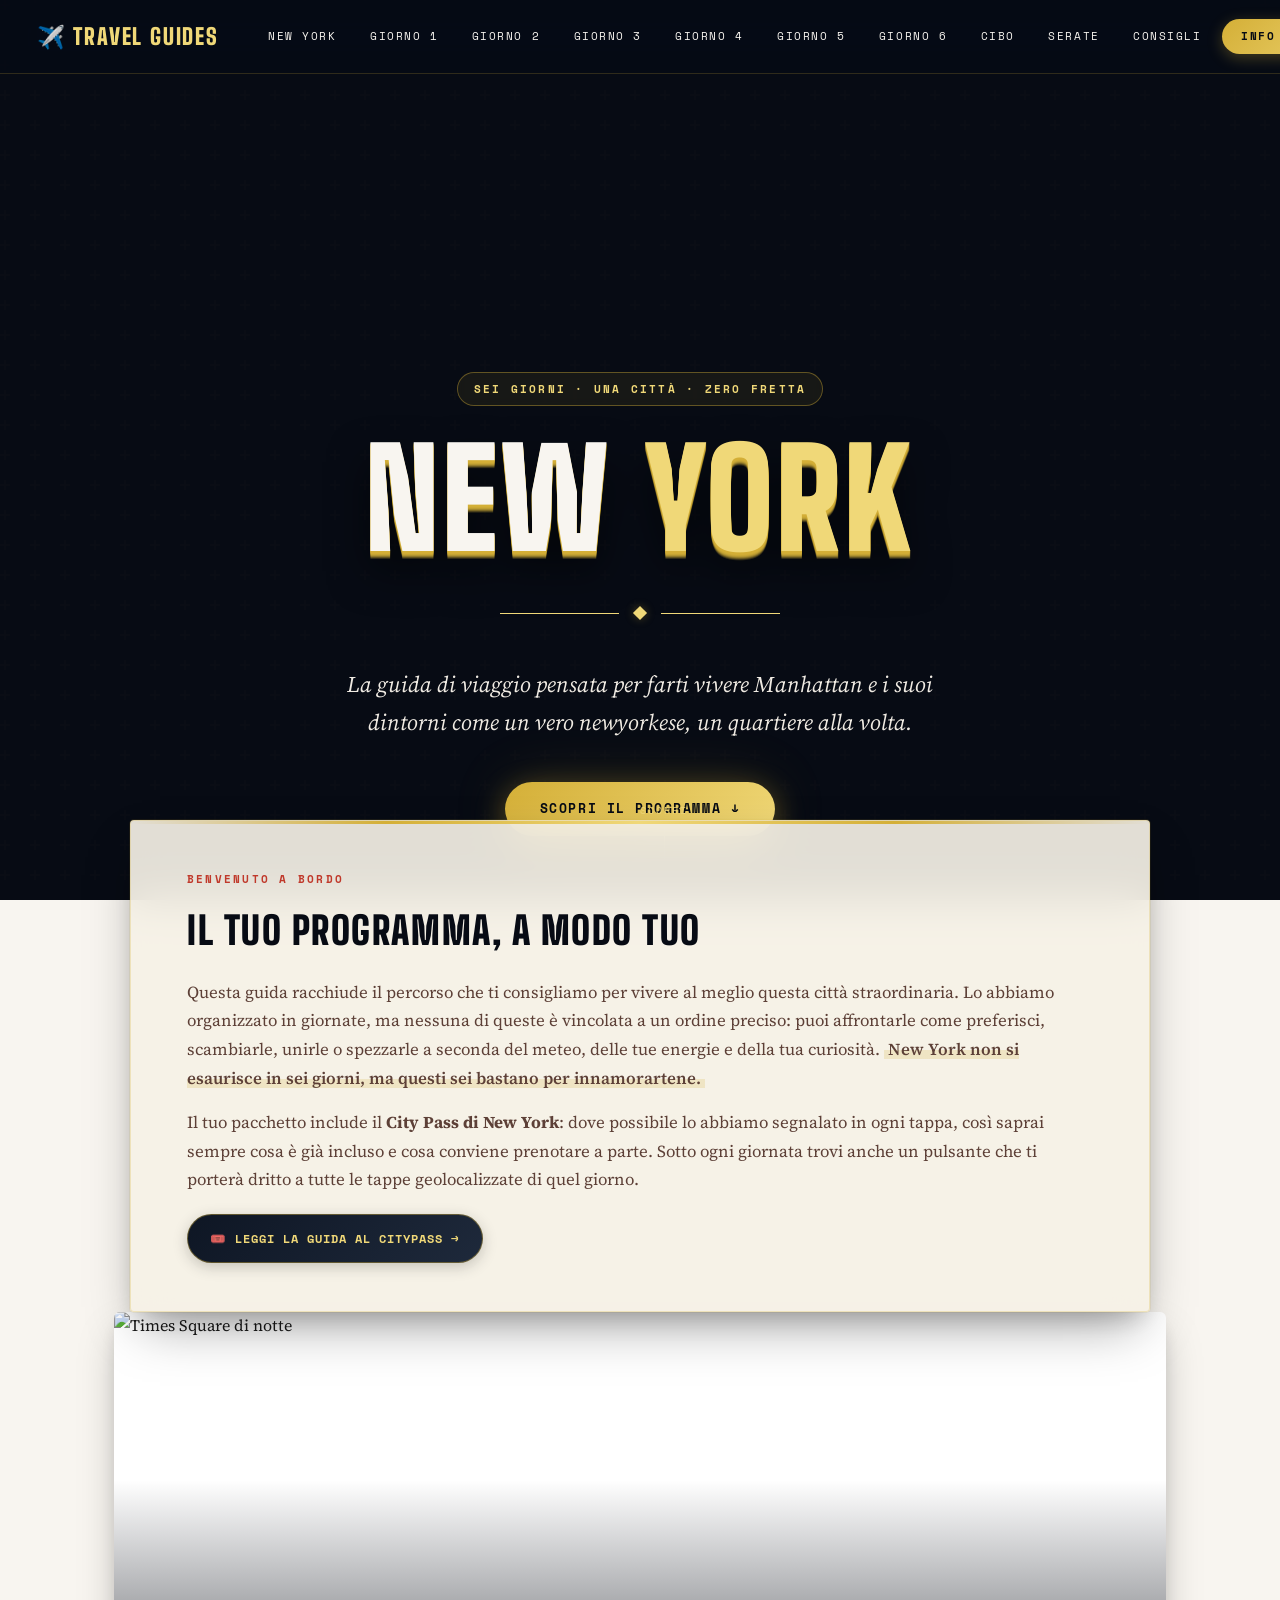
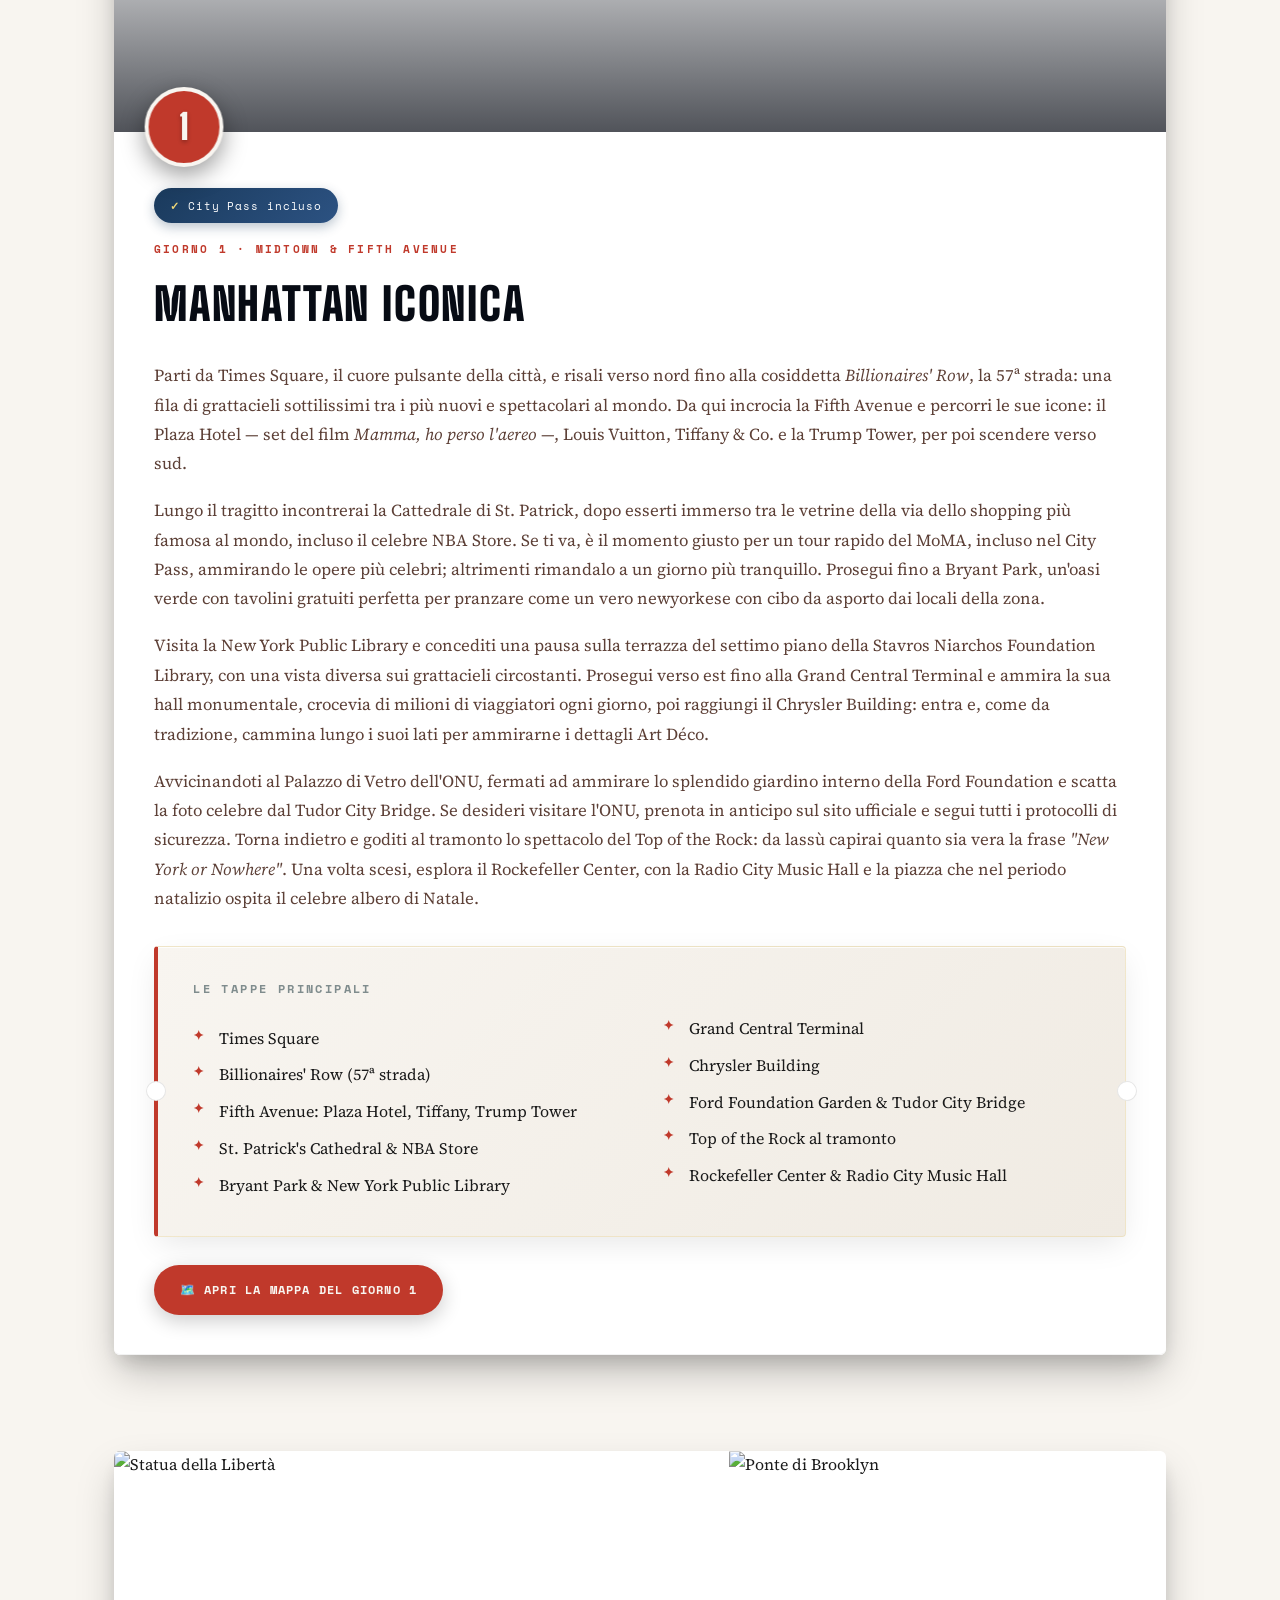
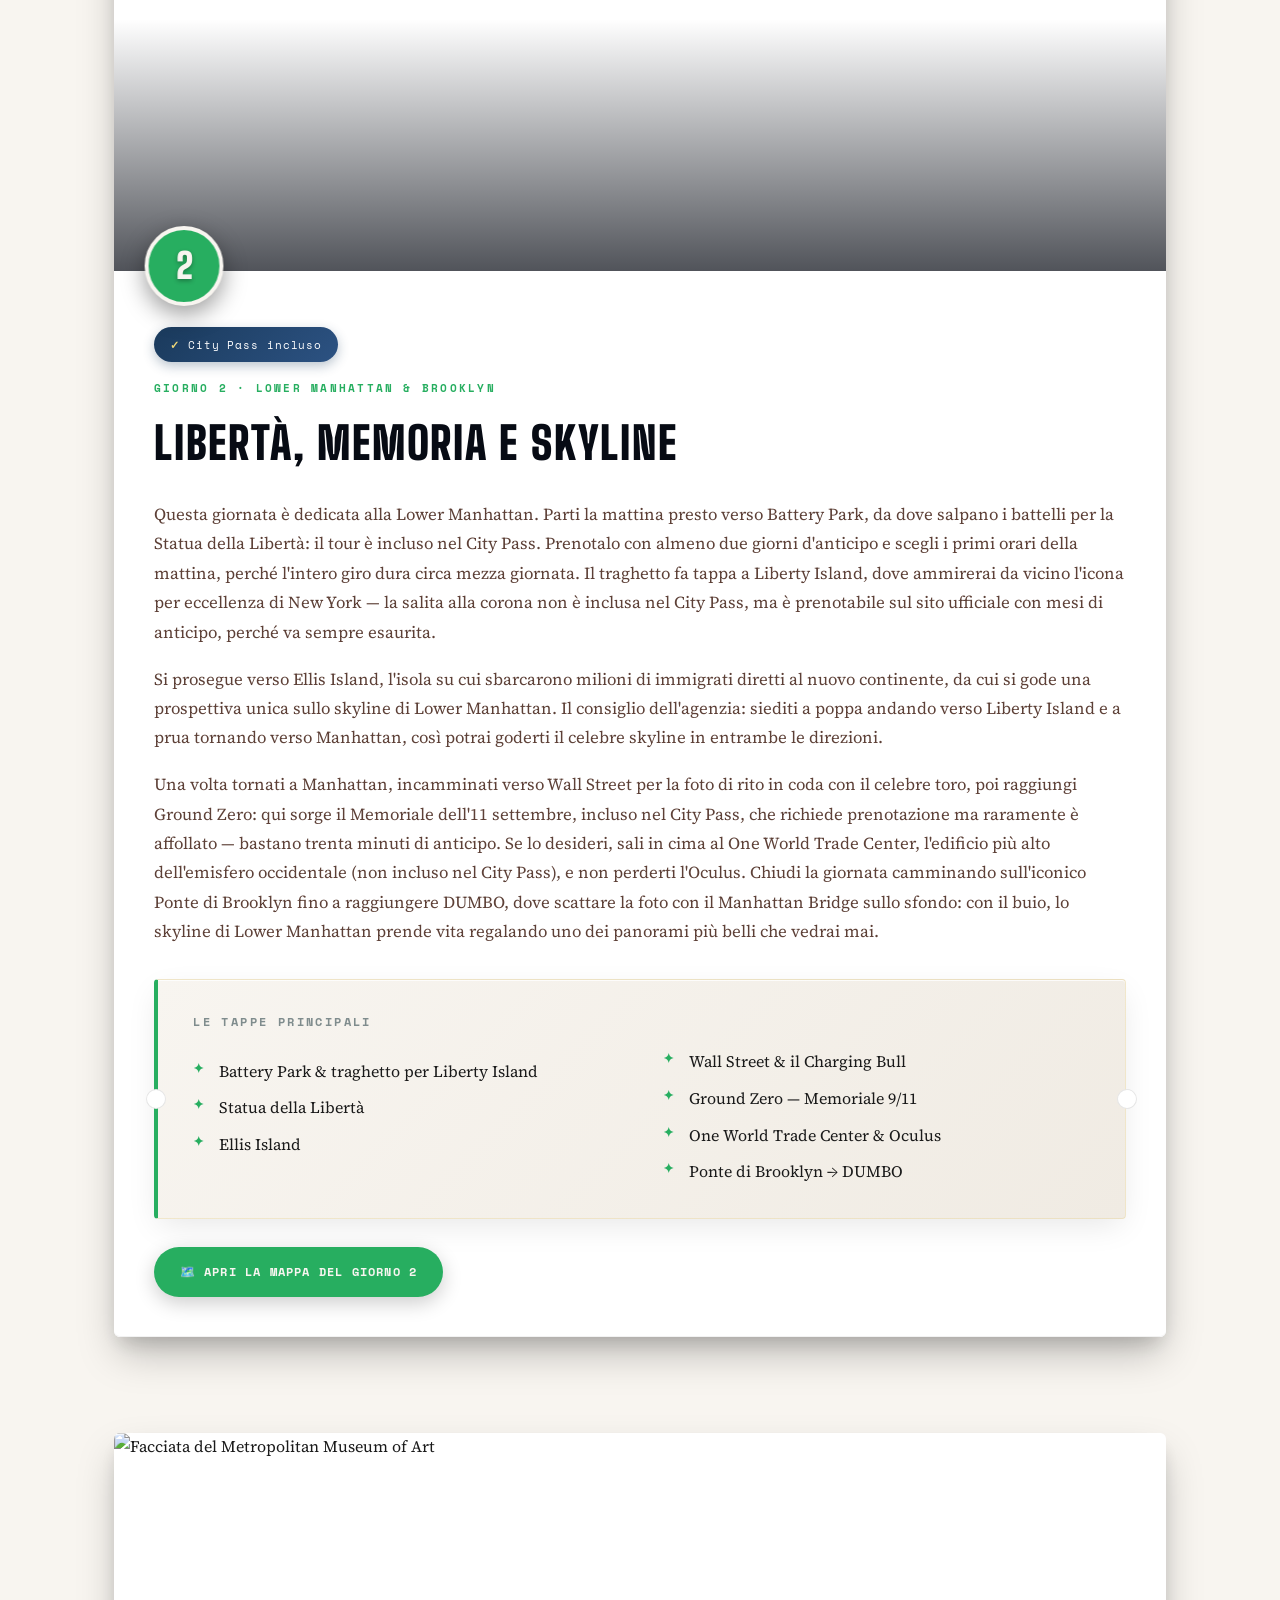
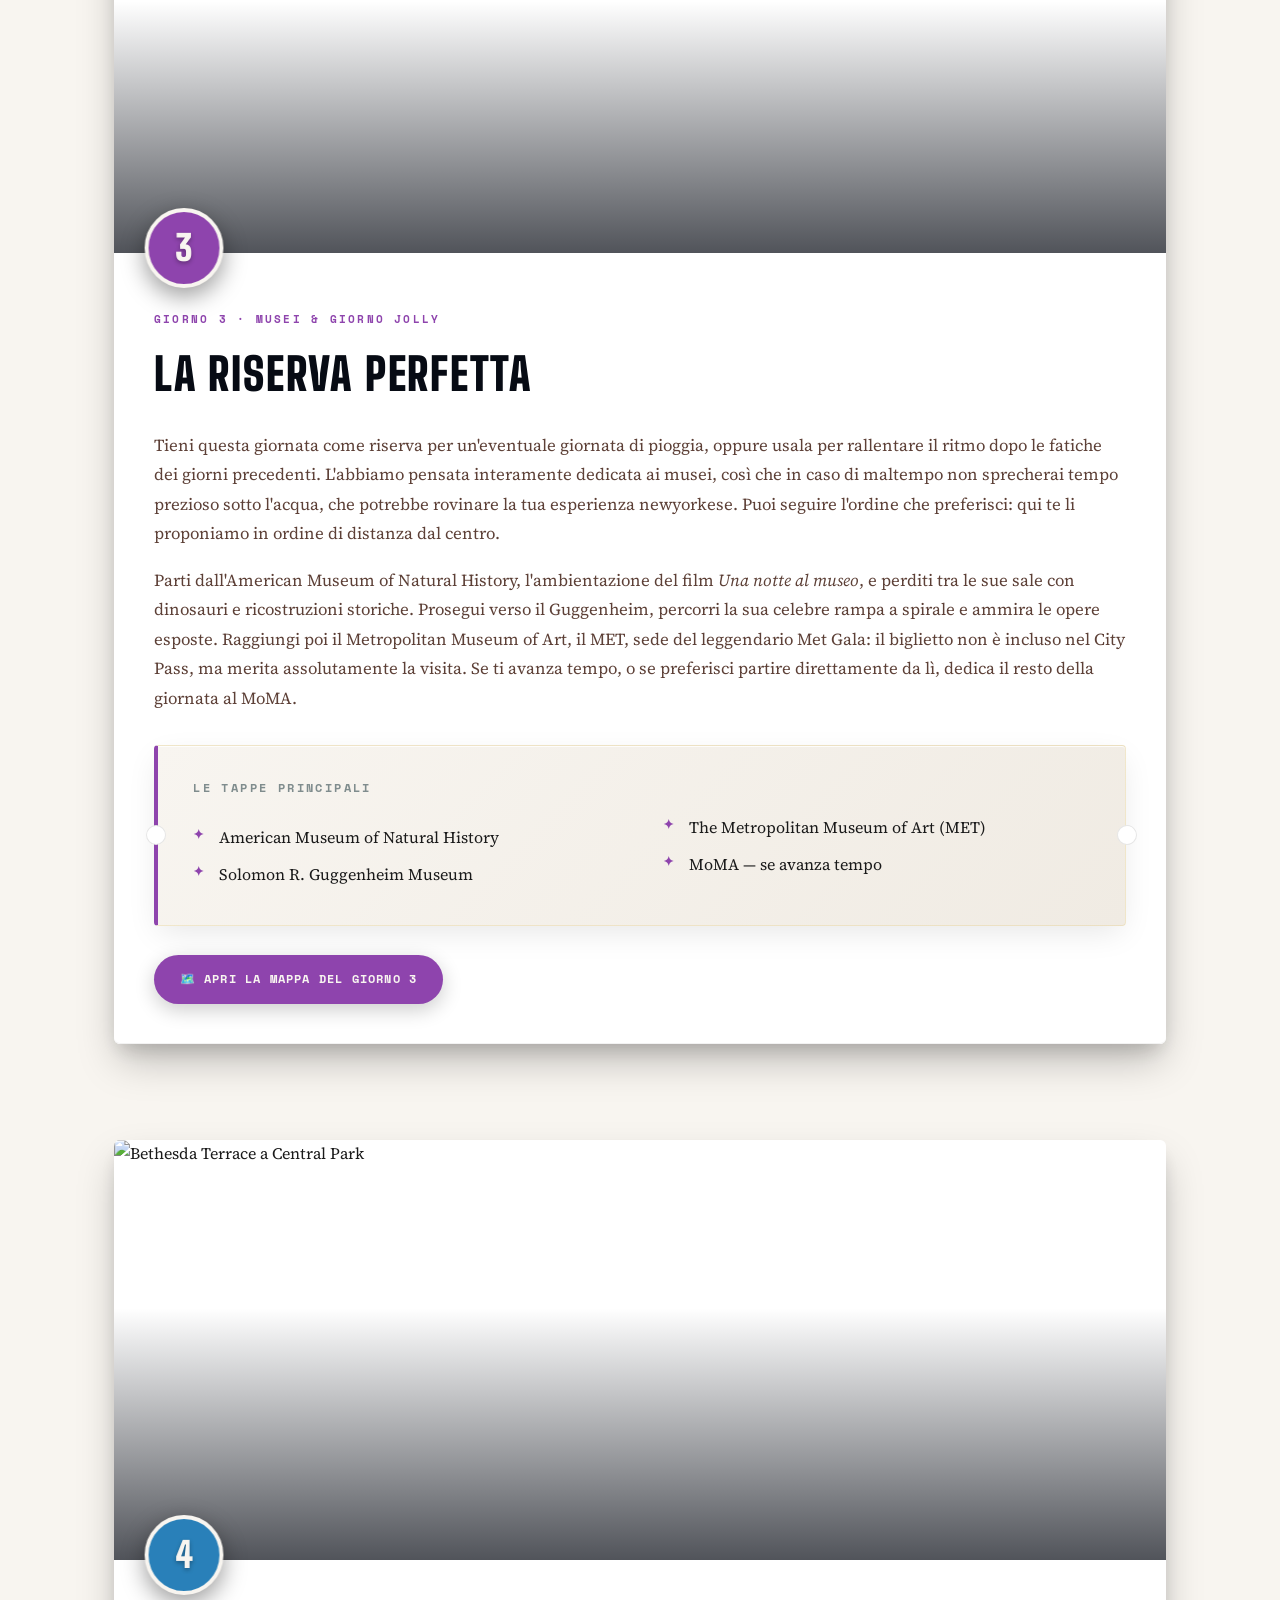
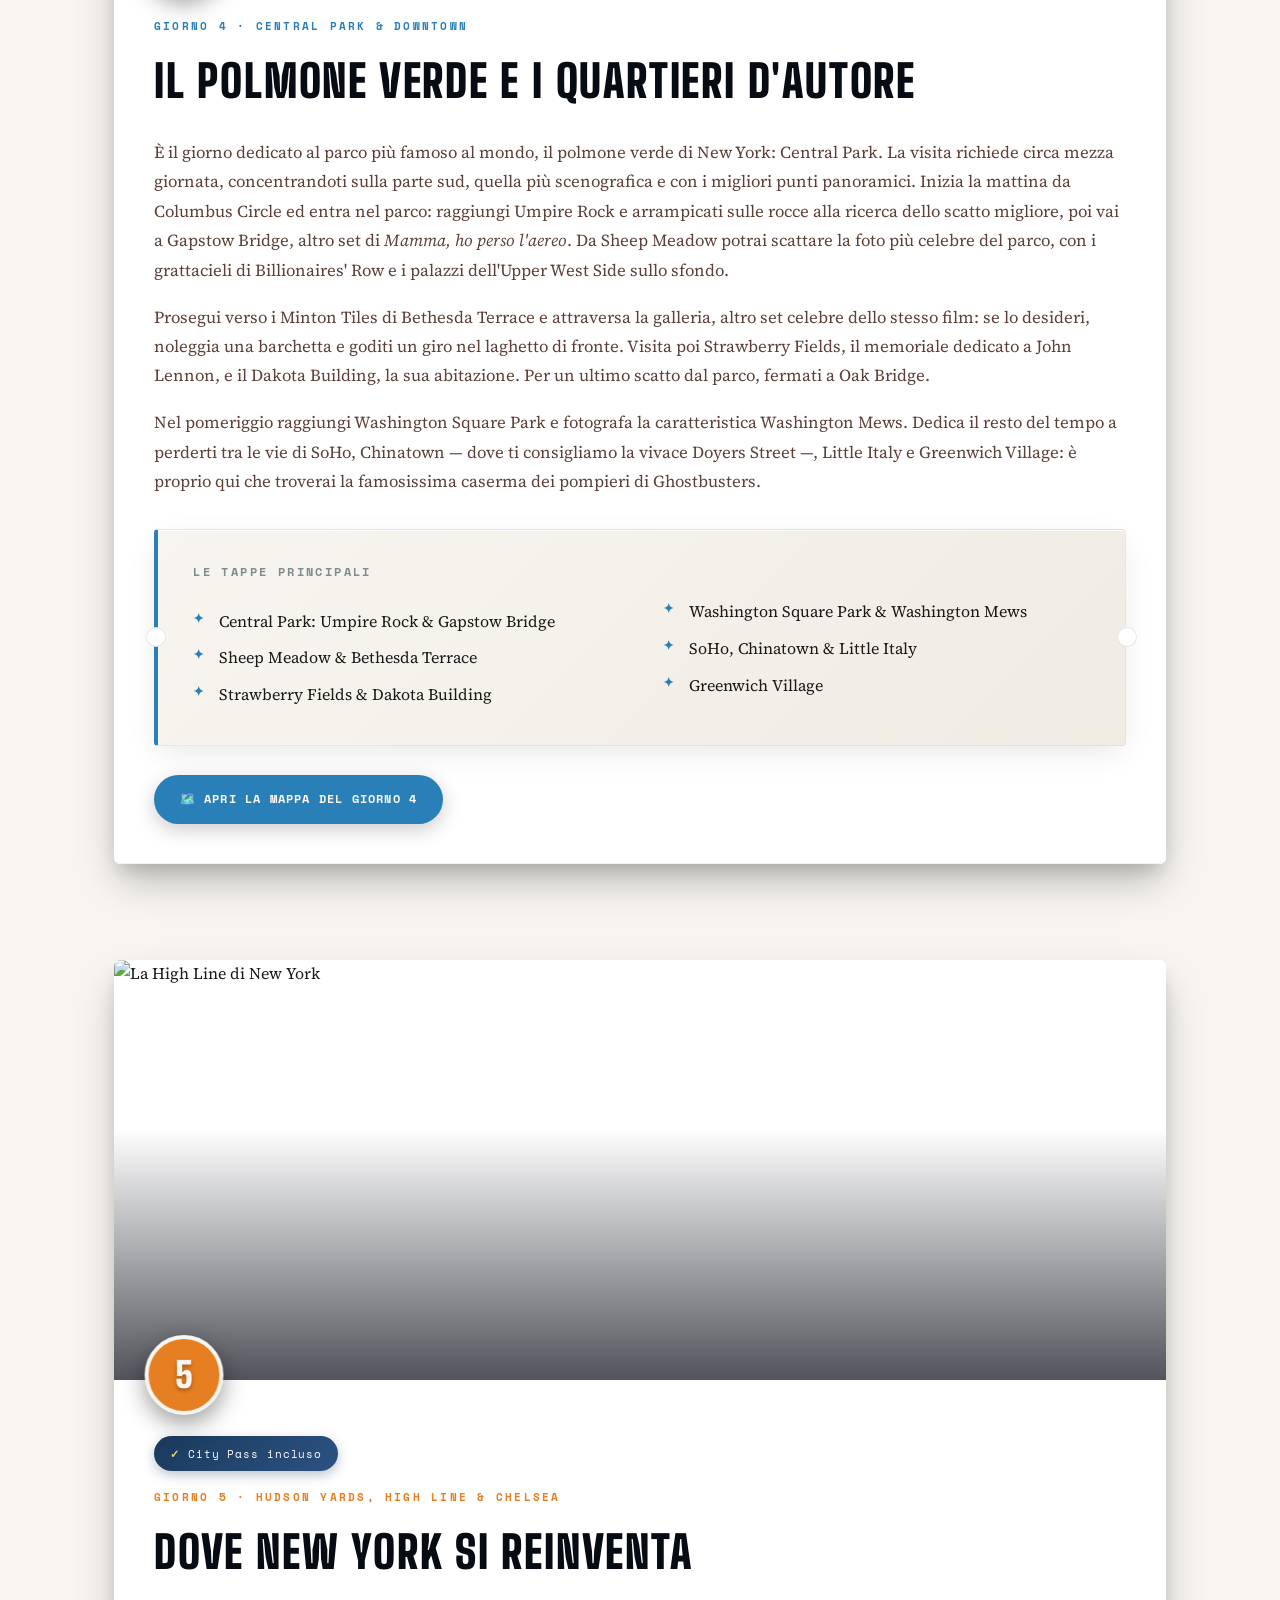
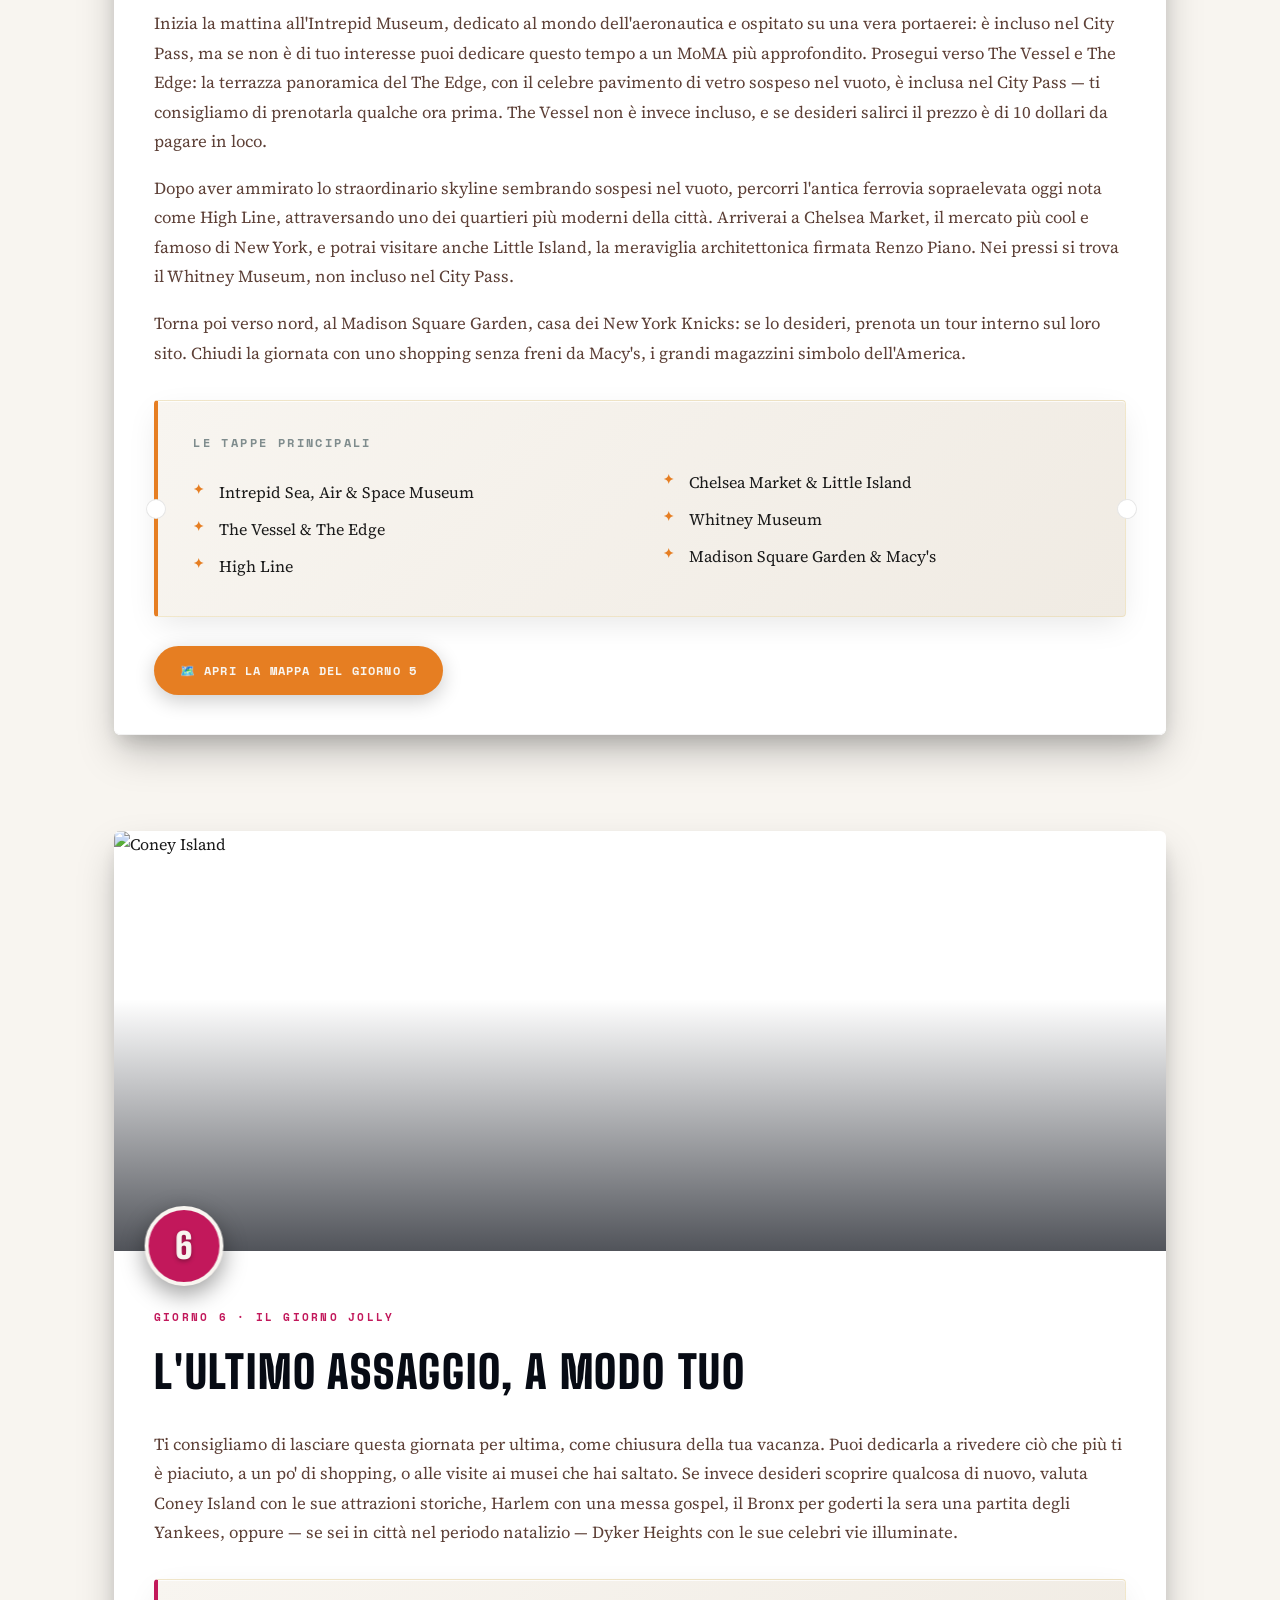
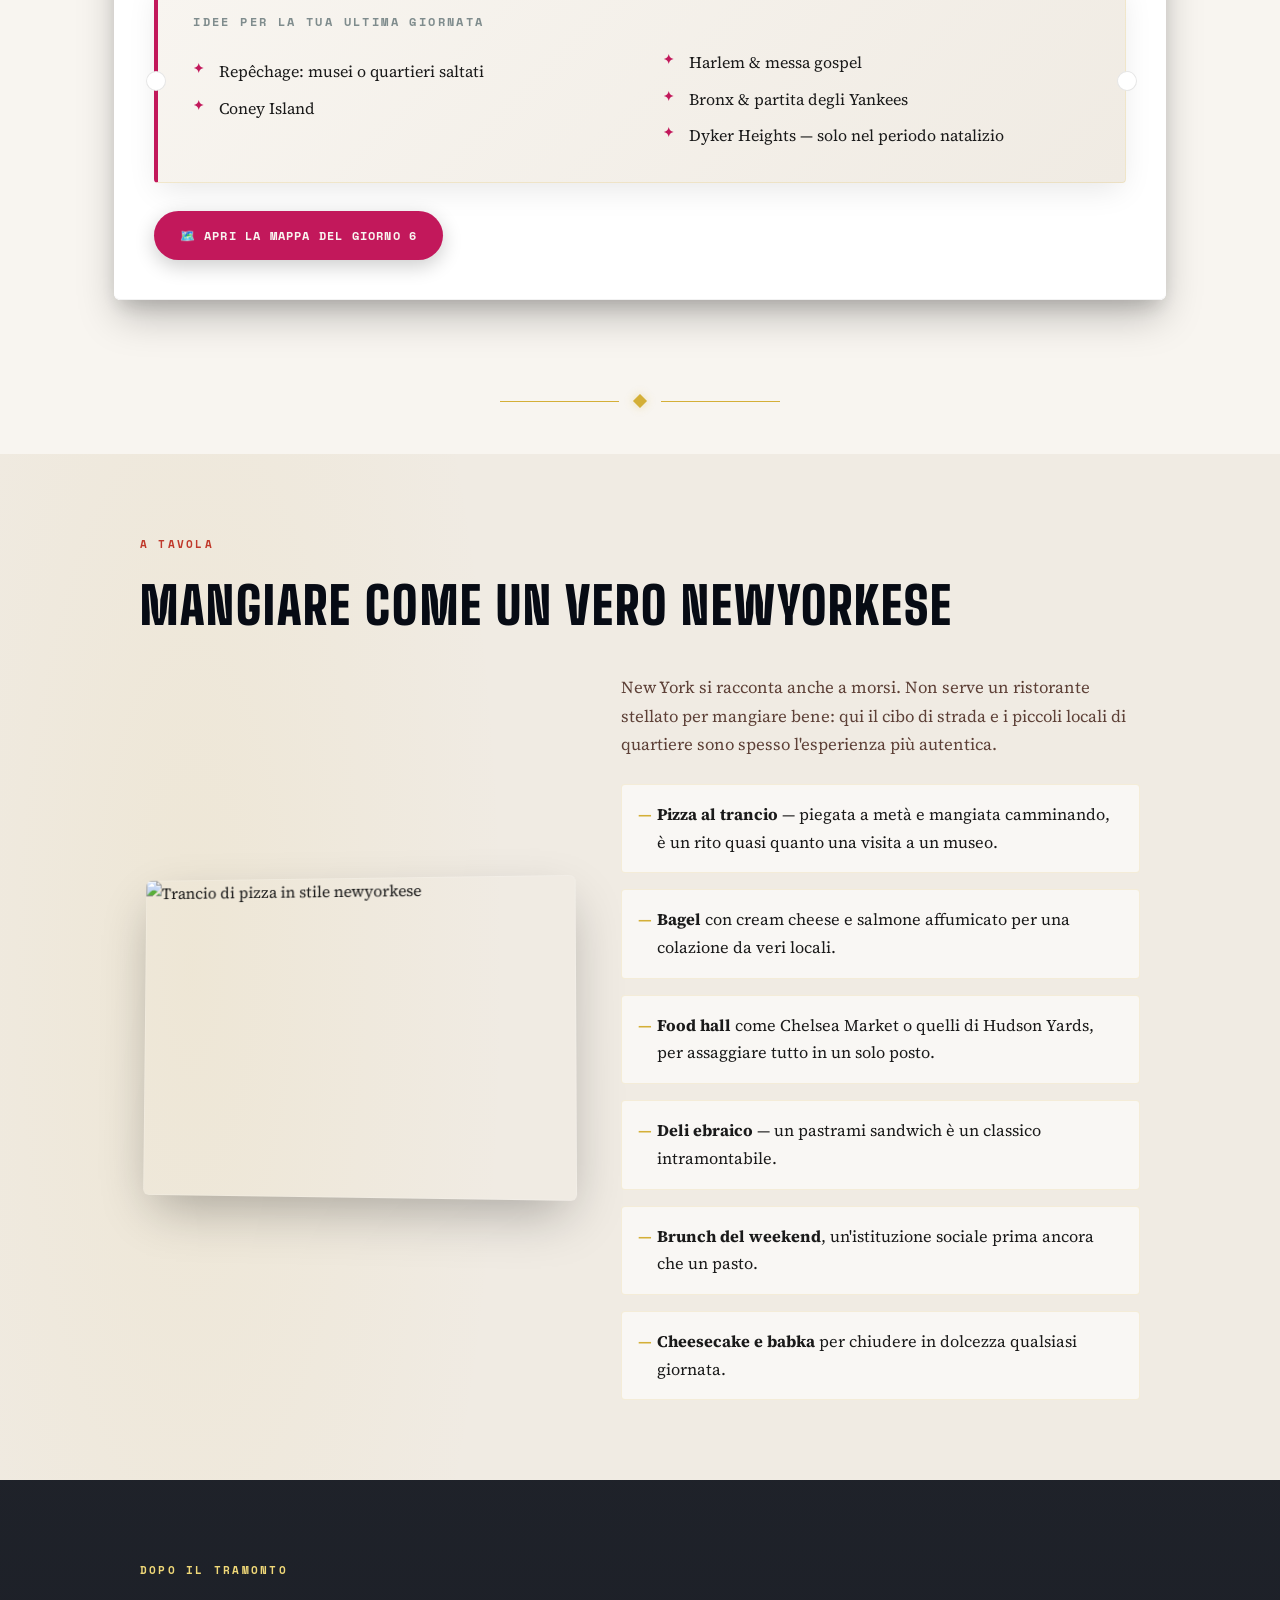
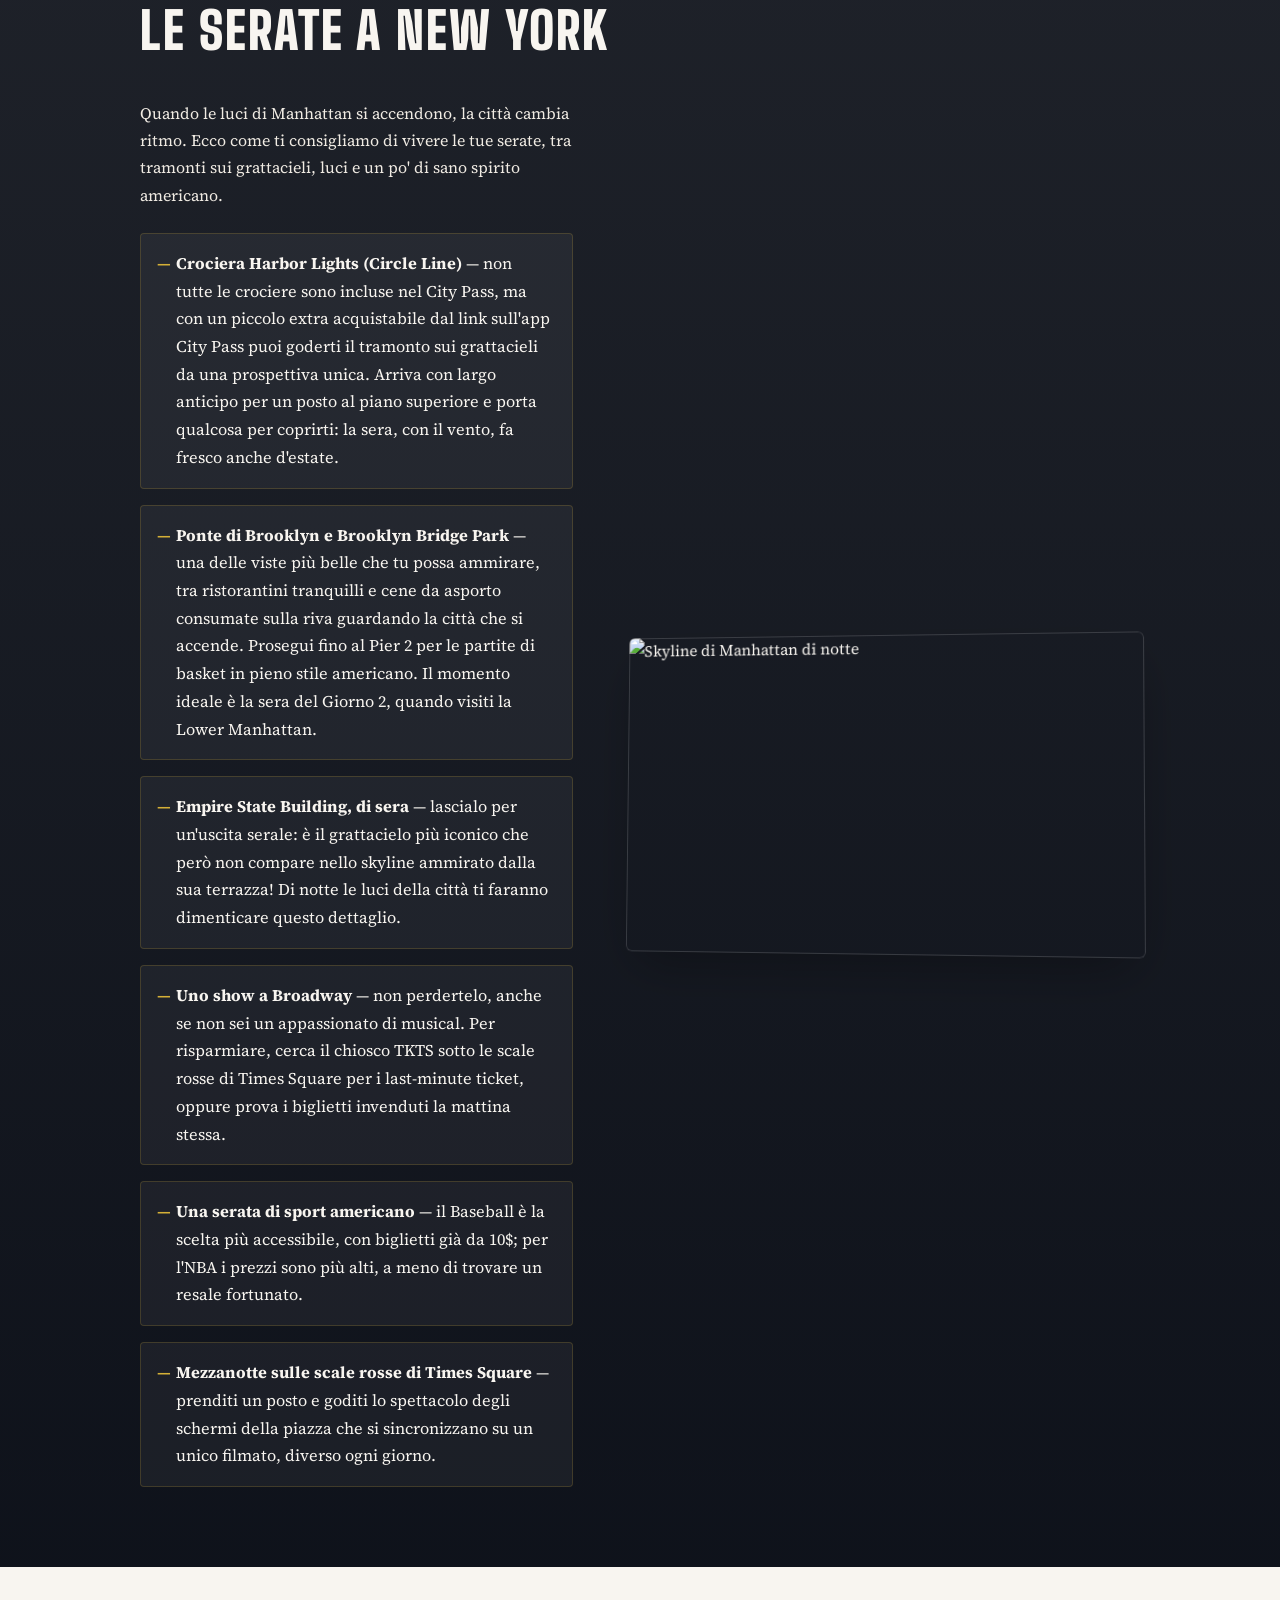
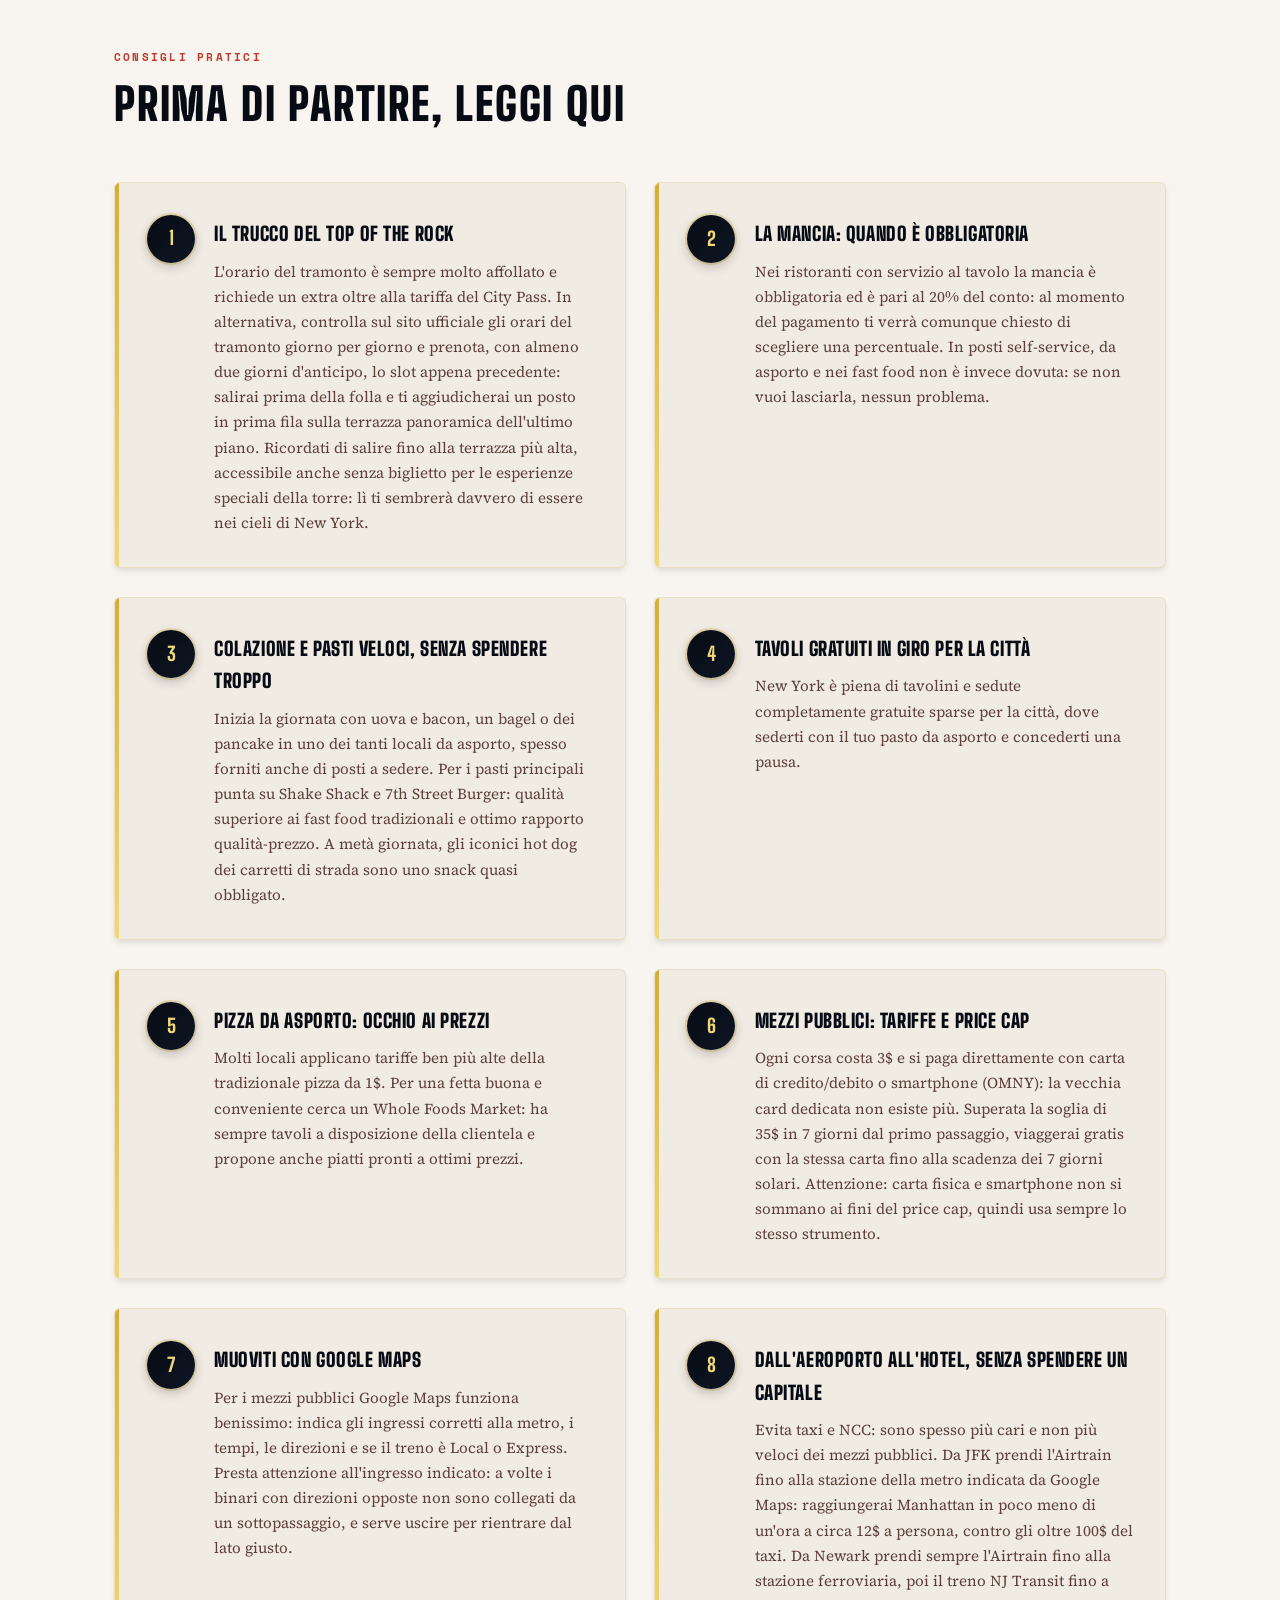
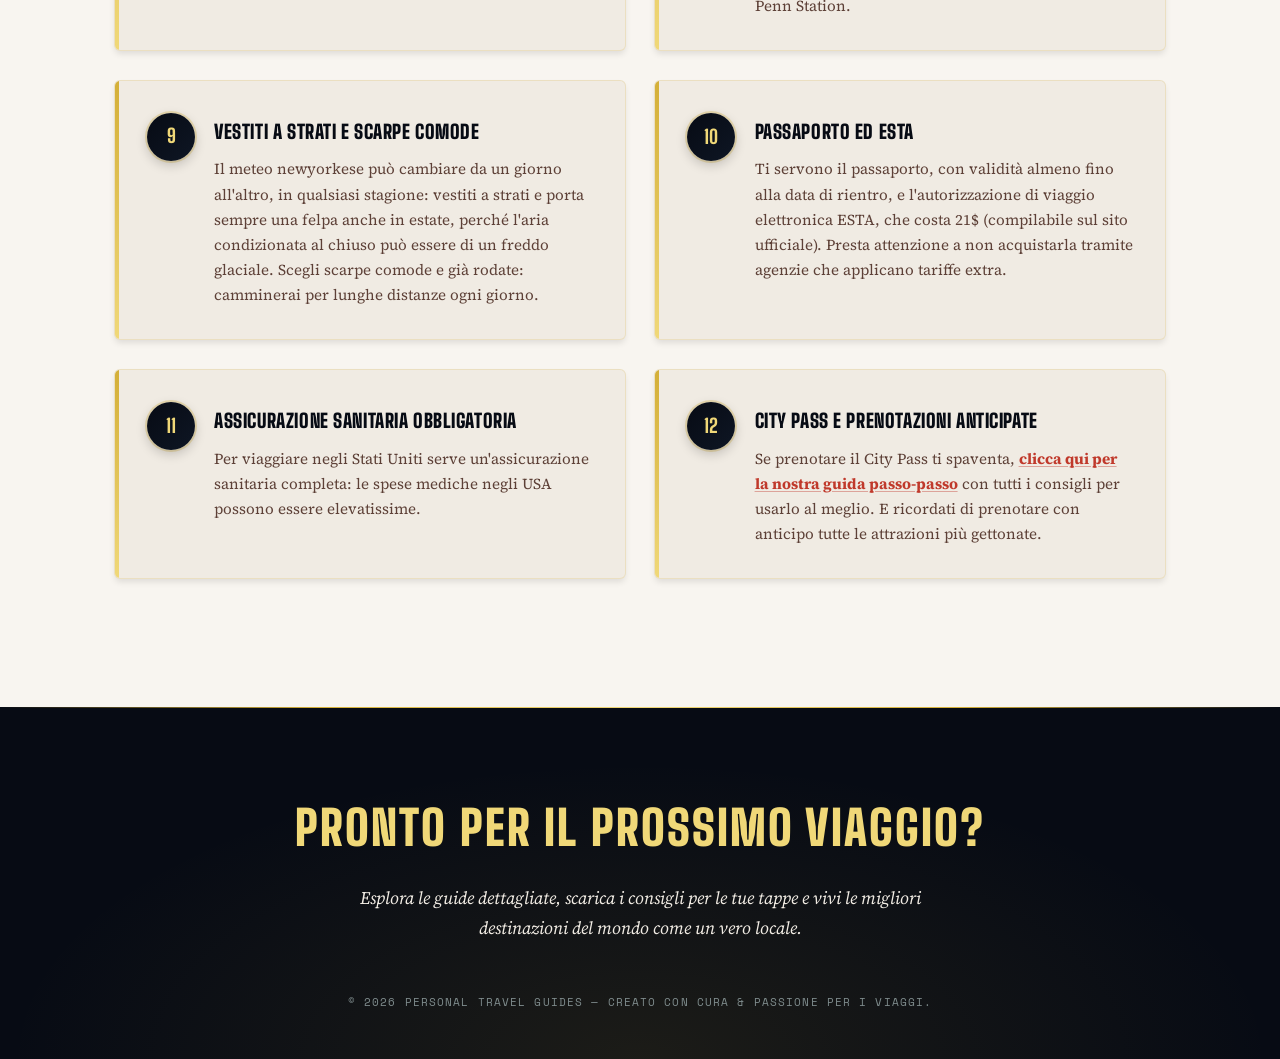
==== commit 65cdb155: "deploy: 3af65bebf552f83611885c493d1f3294db87e045" ====
--- a/destinations/new-york/index.html
+++ b/destinations/new-york/index.html
@@ -17,7 +17,21 @@
 
 <div id="progress-bar"></div>
 
-<div id="nav-placeholder"></div>
+<nav class="topnav" id="navbar">
+  <a href="../../index.html" class="brand-link">✈️ TRAVEL GUIDES</a>
+  <a href="#top">New York</a>
+  <a href="#giorno-1">Giorno 1</a>
+  <a href="#giorno-2">Giorno 2</a>
+  <a href="#giorno-3">Giorno 3</a>
+  <a href="#giorno-4">Giorno 4</a>
+  <a href="#giorno-5">Giorno 5</a>
+  <a href="#giorno-6">Giorno 6</a>
+  <a href="#cibo">Cibo</a>
+  <a href="#serate">Serate</a>
+  <a href="#consigli">Consigli</a>
+  <a href="../../index.html#contatti" class="cta-nav">Info &amp; Contatti</a>
+</nav>
+
 
 <header class="hero" id="top" style="background-image: url('https://upload.wikimedia.org/wikipedia/commons/7/7c/New_York_City_skyline%2C_end_of_day%2C_2011.JPG?utm_source=commons.wikimedia.org&utm_campaign=index&utm_content=original');">
   <div class="hero-inner">
@@ -37,6 +51,9 @@
       <h2>Il tuo programma, a modo tuo</h2>
       <p>Questa guida racchiude il percorso che ti consigliamo per vivere al meglio questa città straordinaria. Lo abbiamo organizzato in giornate, ma nessuna di queste è vincolata a un ordine preciso: puoi affrontarle come preferisci, scambiarle, unirle o spezzarle a seconda del meteo, delle tue energie e della tua curiosità. <span class="highlight">New York non si esaurisce in sei giorni, ma questi sei bastano per innamorartene.</span></p>
       <p>Il tuo pacchetto include il <strong>City Pass di New York</strong>: dove possibile lo abbiamo segnalato in ogni tappa, così saprai sempre cosa è già incluso e cosa conviene prenotare a parte. Sotto ogni giornata trovi anche un pulsante che ti porterà dritto a tutte le tappe geolocalizzate di quel giorno.</p>
+      <div>
+        <a class="citypass-cta-btn" href="./citypass/index.html">🎟️ Leggi la guida al CityPASS →</a>
+      </div>
     </div>
   </section>
 
@@ -276,13 +293,14 @@
     <h2 class="reveal">Le serate a New York</h2>
     <div class="feature-grid">
       <div class="reveal">
-        <p>Quando le luci di Manhattan si accendono, la città cambia ritmo. Ecco come consigliamo di vivere le tue serate, che tu voglia stupirti o semplicemente goderti l'atmosfera.</p>
+        <p>Quando le luci di Manhattan si accendono, la città cambia ritmo. Ecco come ti consigliamo di vivere le tue serate, tra tramonti sui grattacieli, luci e un po' di sano spirito americano.</p>
         <ul class="chip-list">
-          <li><b>Uno show a Broadway</b>, l'esperienza da vivere almeno una volta.</li>
-          <li><b>Rooftop bar</b> con vista sui grattacieli, per un drink sospeso sullo skyline.</li>
-          <li><b>Jazz club</b> a Greenwich Village o ad Harlem, per una serata più intima.</li>
-          <li><b>Una passeggiata serale</b> a Times Square, quando le insegne illuminano tutto.</li>
-          <li><b>Il Ponte di Brooklyn e Brooklyn Bridge Park</b> di notte, per lo skyline più fotografato del mondo.</li>
+          <li><b>Crociera Harbor Lights (Circle Line)</b> — non tutte le crociere sono incluse nel City Pass, ma con un piccolo extra acquistabile dal link sull'app City Pass puoi goderti il tramonto sui grattacieli da una prospettiva unica. Arriva con largo anticipo per un posto al piano superiore e porta qualcosa per coprirti: la sera, con il vento, fa fresco anche d'estate.</li>
+          <li><b>Ponte di Brooklyn e Brooklyn Bridge Park</b> — una delle viste più belle che tu possa ammirare, tra ristorantini tranquilli e cene da asporto consumate sulla riva guardando la città che si accende. Prosegui fino al Pier 2 per le partite di basket in pieno stile americano. Il momento ideale è la sera del Giorno 2, quando visiti la Lower Manhattan.</li>
+          <li><b>Empire State Building, di sera</b> — lascialo per un'uscita serale: è il grattacielo più iconico che però non compare nello skyline ammirato dalla sua terrazza! Di notte le luci della città ti faranno dimenticare questo dettaglio.</li>
+          <li><b>Uno show a Broadway</b> — non perdertelo, anche se non sei un appassionato di musical. Per risparmiare, cerca il chiosco TKTS sotto le scale rosse di Times Square per i last-minute ticket, oppure prova i biglietti invenduti la mattina stessa.</li>
+          <li><b>Una serata di sport americano</b> — il Baseball è la scelta più accessibile, con biglietti già da 10$; per l'NBA i prezzi sono più alti, a meno di trovare un resale fortunato.</li>
+          <li><b>Mezzanotte sulle scale rosse di Times Square</b> — prenditi un posto e goditi lo spettacolo degli schermi della piazza che si sincronizzano su un unico filmato, diverso ogni giorno.</li>
         </ul>
       </div>
       <div class="img-wrap reveal reveal-delay-1">
@@ -301,42 +319,84 @@
         <div class="tip-num">1</div>
         <div>
           <h4>Il trucco del Top of the Rock</h4>
-          <p>L'orario del tramonto è sempre molto affollato e richiede un extra oltre alla tariffa del City Pass. In alternativa, controlla sul sito ufficiale gli orari del tramonto giorno per giorno e prenota lo slot appena precedente: salirai prima della folla e ti aggiudicherai un posto in prima fila sulla terrazza panoramica dell'ultimo piano.</p>
+          <p>L'orario del tramonto è sempre molto affollato e richiede un extra oltre alla tariffa del City Pass. In alternativa, controlla sul sito ufficiale gli orari del tramonto giorno per giorno e prenota, con almeno due giorni d'anticipo, lo slot appena precedente: salirai prima della folla e ti aggiudicherai un posto in prima fila sulla terrazza panoramica dell'ultimo piano. Ricordati di salire fino alla terrazza più alta, accessibile anche senza biglietto per le esperienze speciali della torre: lì ti sembrerà davvero di essere nei cieli di New York.</p>
         </div>
       </div>
       <div class="tip-card reveal reveal-delay-1">
         <div class="tip-num">2</div>
         <div>
-          <h4>Scarpe comode, prima regola</h4>
-          <p>Ogni giornata di questo programma prevede molti chilometri a piedi. Scegli scarpe già rodate: sono l'accessorio più importante della valigia.</p>
+          <h4>La mancia: quando è obbligatoria</h4>
+          <p>Nei ristoranti con servizio al tavolo la mancia è obbligatoria ed è pari al 20% del conto: al momento del pagamento ti verrà comunque chiesto di scegliere una percentuale. In posti self-service, da asporto e nei fast food non è invece dovuta: se non vuoi lasciarla, nessun problema.</p>
         </div>
       </div>
       <div class="tip-card reveal">
         <div class="tip-num">3</div>
         <div>
-          <h4>Vestiti a strati</h4>
-          <p>Il meteo newyorkese cambia rapidamente, soprattutto tra mattina e sera. Porta sempre con te uno strato in più, anche nei mesi più caldi.</p>
+          <h4>Colazione e pasti veloci, senza spendere troppo</h4>
+          <p>Inizia la giornata con uova e bacon, un bagel o dei pancake in uno dei tanti locali da asporto, spesso forniti anche di posti a sedere. Per i pasti principali punta su Shake Shack e 7th Street Burger: qualità superiore ai fast food tradizionali e ottimo rapporto qualità-prezzo. A metà giornata, gli iconici hot dog dei carretti di strada sono uno snack quasi obbligato.</p>
         </div>
       </div>
       <div class="tip-card reveal reveal-delay-1">
         <div class="tip-num">4</div>
         <div>
-          <h4>Muoviti in metropolitana</h4>
-          <p>La metro è il modo più rapido per spostarsi tra i quartieri. Con la carta contacless (OMNY) passi direttamente al tornello senza fare la fila.</p>
+          <h4>Tavoli gratuiti in giro per la città</h4>
+          <p>New York è piena di tavolini e sedute completamente gratuite sparse per la città, dove sederti con il tuo pasto da asporto e concederti una pausa.</p>
         </div>
       </div>
       <div class="tip-card reveal">
         <div class="tip-num">5</div>
         <div>
-          <h4>La mancia non è un optional</h4>
-          <p>Al ristorante è consuetudine lasciare tra il 18% e il 22% del conto: tienilo a mente quando pianifichi il budget delle tue serate.</p>
+          <h4>Pizza da asporto: occhio ai prezzi</h4>
+          <p>Molti locali applicano tariffe ben più alte della tradizionale pizza da 1$. Per una fetta buona e conveniente cerca un Whole Foods Market: ha sempre tavoli a disposizione della clientela e propone anche piatti pronti a ottimi prezzi.</p>
         </div>
       </div>
       <div class="tip-card reveal reveal-delay-1">
         <div class="tip-num">6</div>
         <div>
-          <h4>Prenota le esperienze più richieste</h4>
-          <p>Corona della Statua della Libertà, The Edge, tavoli nei ristoranti più famosi: le esperienze più ambite si esauriscono in fretta. Appena hai le date definitive, prenota.</p>
+          <h4>Mezzi pubblici: tariffe e price cap</h4>
+          <p>Ogni corsa costa 3$ e si paga direttamente con carta di credito/debito o smartphone (OMNY): la vecchia card dedicata non esiste più. Superata la soglia di 35$ in 7 giorni dal primo passaggio, viaggerai gratis con la stessa carta fino alla scadenza dei 7 giorni solari. Attenzione: carta fisica e smartphone non si sommano ai fini del price cap, quindi usa sempre lo stesso strumento.</p>
+        </div>
+      </div>
+      <div class="tip-card reveal">
+        <div class="tip-num">7</div>
+        <div>
+          <h4>Muoviti con Google Maps</h4>
+          <p>Per i mezzi pubblici Google Maps funziona benissimo: indica gli ingressi corretti alla metro, i tempi, le direzioni e se il treno è Local o Express. Presta attenzione all'ingresso indicato: a volte i binari con direzioni opposte non sono collegati da un sottopassaggio, e serve uscire per rientrare dal lato giusto.</p>
+        </div>
+      </div>
+      <div class="tip-card reveal reveal-delay-1">
+        <div class="tip-num">8</div>
+        <div>
+          <h4>Dall'aeroporto all'hotel, senza spendere un capitale</h4>
+          <p>Evita taxi e NCC: sono spesso più cari e non più veloci dei mezzi pubblici. Da JFK prendi l'Airtrain fino alla stazione della metro indicata da Google Maps: raggiungerai Manhattan in poco meno di un'ora a circa 12$ a persona, contro gli oltre 100$ del taxi. Da Newark prendi sempre l'Airtrain fino alla stazione ferroviaria, poi il treno NJ Transit fino a Penn Station.</p>
+        </div>
+      </div>
+      <div class="tip-card reveal">
+        <div class="tip-num">9</div>
+        <div>
+          <h4>Vestiti a strati e scarpe comode</h4>
+          <p>Il meteo newyorkese può cambiare da un giorno all'altro, in qualsiasi stagione: vestiti a strati e porta sempre una felpa anche in estate, perché l'aria condizionata al chiuso può essere di un freddo glaciale. Scegli scarpe comode e già rodate: camminerai per lunghe distanze ogni giorno.</p>
+        </div>
+      </div>
+      <div class="tip-card reveal reveal-delay-1">
+        <div class="tip-num">10</div>
+        <div>
+          <h4>Passaporto ed ESTA</h4>
+          <p>Ti servono il passaporto, con validità almeno fino alla data di rientro, e l'autorizzazione di viaggio elettronica ESTA, che costa 21$ (compilabile sul sito ufficiale). Presta attenzione a non acquistarla tramite agenzie che applicano tariffe extra.</p>
+        </div>
+      </div>
+      <div class="tip-card reveal">
+        <div class="tip-num">11</div>
+        <div>
+          <h4>Assicurazione sanitaria obbligatoria</h4>
+          <p>Per viaggiare negli Stati Uniti serve un'assicurazione sanitaria completa: le spese mediche negli USA possono essere elevatissime.</p>
+        </div>
+      </div>
+      <div class="tip-card reveal reveal-delay-1">
+        <div class="tip-num">12</div>
+        <div>
+          <h4>City Pass e prenotazioni anticipate</h4>
+          <p>Se prenotare il City Pass ti spaventa, <a href="./citypass/index.html">clicca qui per la nostra guida passo-passo</a> con tutti i consigli per usarlo al meglio. E ricordati di prenotare con anticipo tutte le attrazioni più gettonate.</p>
         </div>
       </div>
     </div>
--- a/styles/global.css
+++ b/styles/global.css
@@ -149,6 +149,27 @@
   gap: .5rem;
 }
 
+.topnav .cta-nav {
+  margin-left: auto;
+  background: linear-gradient(135deg, var(--brass), var(--brass-light));
+  color: var(--ink) !important;
+  font-weight: 700;
+  padding: 0.5rem 1.2rem;
+  border-radius: 999px;
+  box-shadow: 0 4px 15px rgba(212, 175, 55, 0.3);
+  transition: transform 0.3s var(--ease-spring), box-shadow 0.3s !important;
+}
+
+.topnav .cta-nav:hover {
+  transform: translateY(-2px) scale(1.05);
+  box-shadow: 0 6px 25px rgba(212, 175, 55, 0.5);
+}
+
+.topnav .cta-nav::after {
+  display: none !important;
+}
+
+
 /* Footer */
 footer {
   background: var(--ink);
--- a/styles/destination.css
+++ b/styles/destination.css
@@ -834,3 +834,54 @@
   * { -webkit-print-color-adjust: exact; print-color-adjust: exact; }
   @page { margin: 14mm; }
 }
+
+/* CityPASS Intro CTA Button & Tip Links */
+.citypass-cta-btn {
+  display: inline-flex;
+  align-items: center;
+  gap: 0.6rem;
+  margin-top: 1.2rem;
+  background: linear-gradient(135deg, var(--ink-2), #1e293b);
+  color: var(--brass-light);
+  font-family: 'Space Mono', monospace;
+  font-size: 0.78rem;
+  letter-spacing: 0.08em;
+  text-transform: uppercase;
+  padding: 0.8rem 1.4rem;
+  border-radius: 999px;
+  font-weight: 700;
+  border: 1px solid rgba(212, 175, 55, 0.4);
+  box-shadow: 0 4px 15px rgba(0, 0, 0, 0.2);
+  transition: transform 0.3s var(--ease-spring), box-shadow 0.3s, border-color 0.3s;
+}
+
+.citypass-cta-btn:hover {
+  transform: translateY(-2px) scale(1.03);
+  box-shadow: 0 8px 25px rgba(212, 175, 55, 0.3);
+  border-color: var(--brass);
+  color: var(--white);
+}
+
+.tip-card p a, .chip-list li a {
+  color: var(--brick);
+  font-weight: 700;
+  text-decoration: underline;
+  text-decoration-color: rgba(192, 57, 43, 0.4);
+  text-underline-offset: 2px;
+  transition: color 0.3s, text-decoration-color 0.3s;
+}
+
+.tip-card p a:hover, .chip-list li a:hover {
+  color: var(--brass);
+  text-decoration-color: var(--brass);
+}
+
+.feature.dark .chip-list li a {
+  color: var(--brass-light);
+  text-decoration-color: rgba(240, 216, 120, 0.4);
+}
+
+.feature.dark .chip-list li a:hover {
+  color: var(--brass);
+}
+
